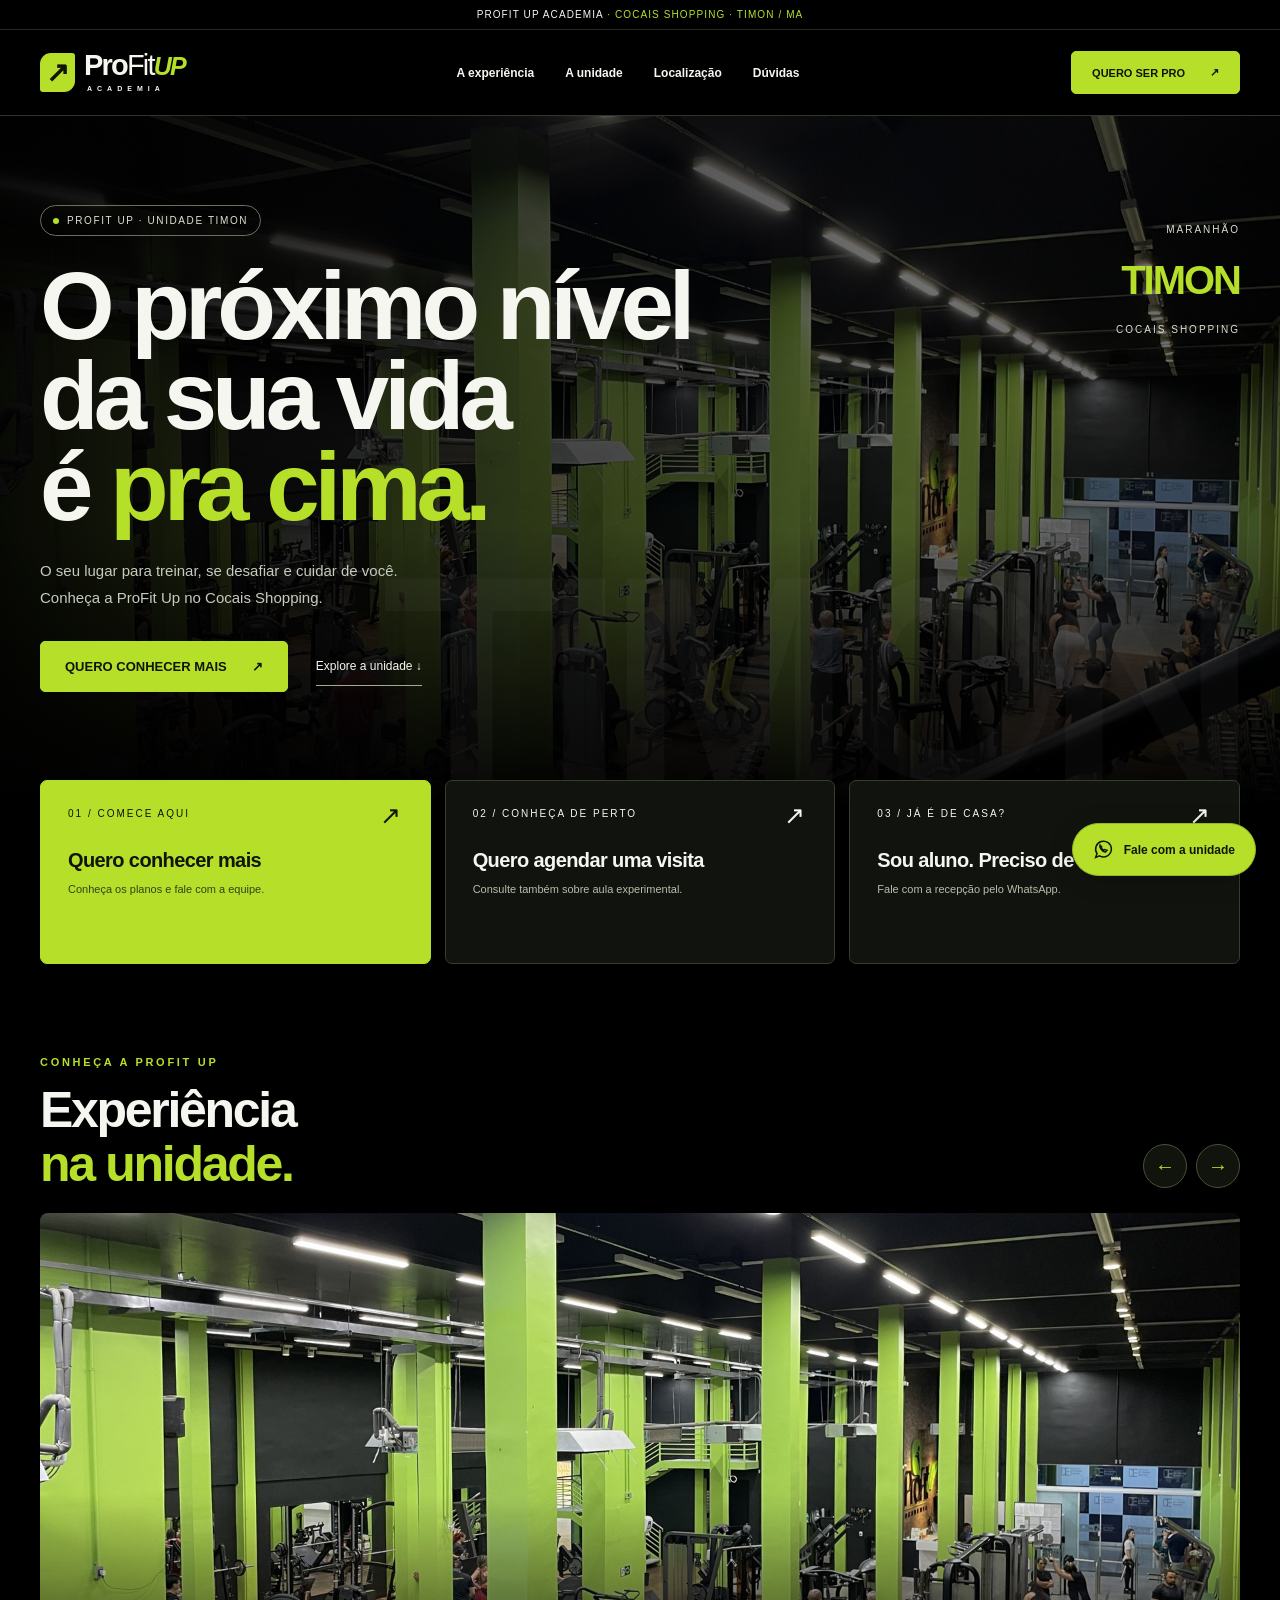
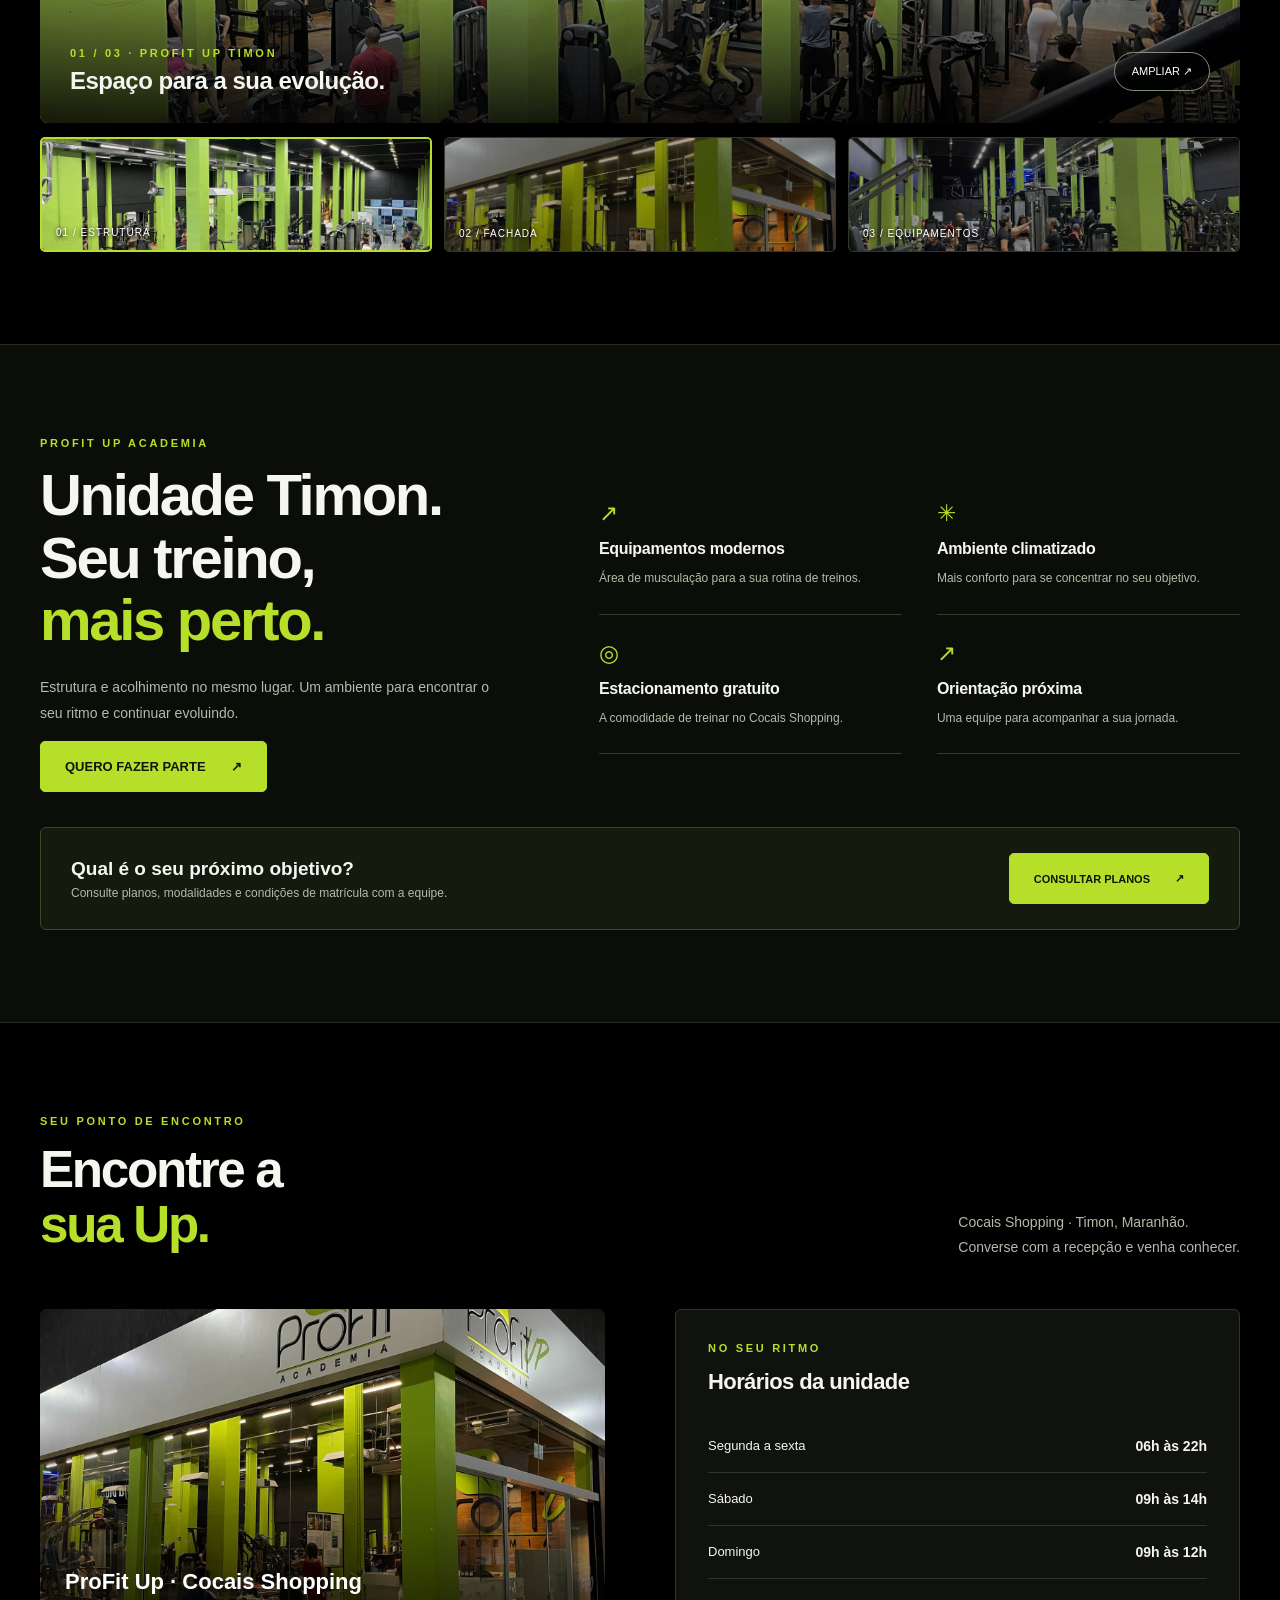
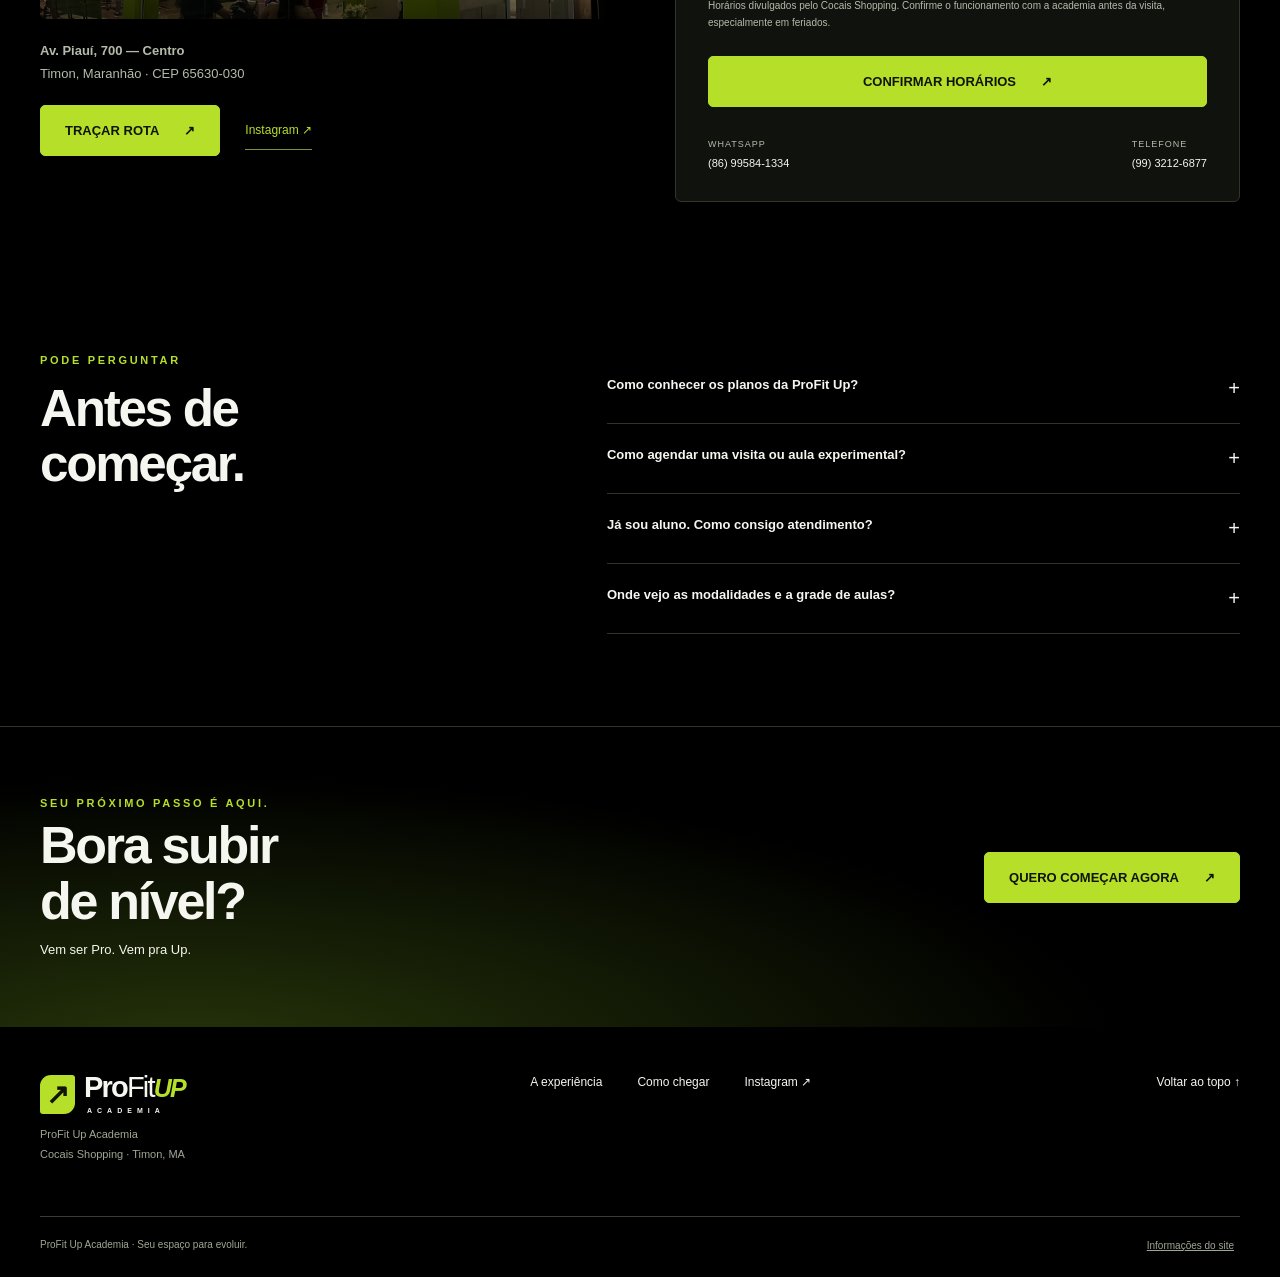
==== index.html @ fc2cb494 "Add files via upload" ====
<!doctype html>
<html lang="pt-BR">
<head>
<meta charset="utf-8"><meta name="viewport" content="width=device-width, initial-scale=1">
<title>ProFit Up Academia — Timon — Sua evolução começa aqui | Timon</title>
<meta name="description" content="Conheça a ProFit Up Academia no Cocais Shopping, em Timon. Veja a estrutura, a localização, os horários e fale com a equipe sobre planos.">
<meta name="theme-color" content="#b6df29">
<style>
:root{--lime:#b6df29;--ink:#171a16;--muted:#66705e;--paper:#f5f6f1;--line:#dfe2d8}*{box-sizing:border-box}html{scroll-behavior:smooth;scroll-padding-top:95px}body{margin:0;color:var(--ink);font-family:Arial,Helvetica,sans-serif;background:var(--paper)}button,input,select{font:inherit}a{color:inherit;text-decoration:none}button,a{ -webkit-tap-highlight-color:transparent}button{cursor:pointer}a:focus-visible,button:focus-visible,summary:focus-visible{outline:3px solid #689600;outline-offset:5px}.wrap{width:min(1260px,calc(100% - 80px));margin:auto}.btn{display:inline-flex;align-items:center;justify-content:center;gap:25px;min-height:51px;padding:16px 24px;background:var(--lime);color:#171a16;border:1px solid var(--lime);border-radius:5px;font-size:13px;font-weight:800;transition:transform .2s,background .2s}.btn:hover{background:#cbef52;transform:translateY(-2px)}.btn.dark{background:var(--ink);border-color:var(--ink);color:white}.btn.outline{background:transparent;border-color:#73776e;color:white}.eyebrow{display:block;font-size:11px;letter-spacing:2.7px;font-weight:800;text-transform:uppercase}.logo{display:flex;align-items:center;gap:9px}.logo-icon{background:var(--lime);width:35px;height:39px;border-radius:11px 3px 11px 3px;display:grid;place-items:center;font-size:28px;font-weight:bold}.wordmark{font-size:29px;letter-spacing:-1.8px;font-weight:400;line-height:.85}.wordmark b{font-weight:800}.wordmark i{font-size:25px;color:#83ab13;font-weight:bold}.wordmark small{display:block;font-size:7px;letter-spacing:5px;margin:8px 0 0 3px;font-weight:bold}.topline{background:var(--ink);color:#e6eadd;text-align:center;padding:9px;font-size:10px;letter-spacing:1.1px}.topline span{color:var(--lime)}header{background:rgba(245,246,241,.98);position:sticky;top:0;z-index:20;border-bottom:1px solid var(--line)}.nav{height:85px;display:flex;align-items:center;justify-content:space-between;gap:30px}.nav-links{display:flex;gap:31px;font-size:12px;font-weight:600}.nav-links a:hover{color:#709306}.nav .btn{min-height:43px;padding:12px 20px;font-size:11px}.menu{display:none;border:0;background:transparent;font-size:25px}.hero{background:#1a1d18;color:white;position:relative;min-height:650px;overflow:hidden}.hero-photo{position:absolute;width:64%;right:0;top:0;height:100%;object-fit:cover;object-position:center 52%;opacity:.85}.hero:after{content:"";position:absolute;inset:0;background:linear-gradient(90deg,#1a1d18 8%,rgba(26,29,24,.95) 28%,rgba(26,29,24,.4) 62%,rgba(26,29,24,.07)),linear-gradient(0deg,rgba(26,29,24,.5),transparent 40%)}.hero-inner{position:relative;z-index:1;padding-top:68px;padding-bottom:64px}.location-tag{display:inline-flex;align-items:center;gap:8px;padding:9px 12px;border:1px solid #68705e;border-radius:30px;font-size:10px;letter-spacing:1.6px;color:#dbe2d0}.dot{height:6px;width:6px;border-radius:50%;background:var(--lime)}h1{font-size:clamp(56px,6.6vw,91px);line-height:.98;letter-spacing:-5px;margin:30px 0 24px;max-width:720px;font-weight:800}h1 em{color:var(--lime);font-style:normal}.hero p{font-size:15px;line-height:1.8;color:#c7ccbf;max-width:390px}.hero-actions{display:flex;align-items:center;gap:28px;margin-top:30px}.text-link{font-size:12px;border-bottom:1px solid #a2aa94;padding:12px 0}.hero-bottom{display:flex;align-items:center;gap:12px;margin-top:43px;color:#b4bda8;font-size:11px}.hero-bottom strong{color:white;font-size:11px}.photo-label{position:absolute;right:0;bottom:60px;border:1px solid #ffffff50;background:#171a1680;padding:17px 23px;backdrop-filter:blur(8px);font-size:10px;line-height:1.8}.photo-label b{font-size:14px;display:block}.ticker{background:var(--lime);overflow:hidden}.ticker-inner{padding:19px 0;display:flex;justify-content:space-between;gap:30px;white-space:nowrap;font-size:12px;font-weight:bold;letter-spacing:1.7px}.ticker span{font-size:14px}.section{padding:92px 0}h2{font-size:clamp(35px,4vw,52px);line-height:1.08;letter-spacing:-2.3px;margin:15px 0 22px}h2 em{color:#7e9f21;font-style:normal}.section-head{display:flex;justify-content:space-between;align-items:end;gap:35px;margin-bottom:34px}.section-head p{font-size:14px;color:var(--muted);line-height:1.8;max-width:350px}.green{color:#708b24}.gallery{display:grid;grid-template-columns:1.8fr 1fr;gap:16px}.gallery button{padding:0;border:0;position:relative;background:#222;overflow:hidden;border-radius:7px;text-align:left;color:white;height:440px}.gallery button:nth-child(2){height:440px}.gallery img{width:100%;height:100%;object-fit:cover;transition:transform .5s}.gallery button:hover img{transform:scale(1.04)}.gallery button:after{content:"";position:absolute;inset:45% 0 0;background:linear-gradient(transparent,#000b)}.gallery-caption{position:absolute;z-index:1;bottom:24px;left:25px;right:25px;display:flex;justify-content:space-between;align-items:center;font-size:13px}.gallery-caption small{display:block;font-size:9px;letter-spacing:2px;margin-bottom:8px;color:var(--lime)}.round{border:1px solid #ffffff80;border-radius:50%;width:35px;height:35px;display:grid;place-items:center;font-size:21px}.amenities{display:grid;grid-template-columns:repeat(4,1fr);border-bottom:1px solid var(--line);padding:32px 0;gap:25px}.amenity{display:flex;align-items:center;gap:13px;font-size:12px;font-weight:600}.amenity svg{width:24px;height:24px;stroke:#6d8a21;fill:none;stroke-width:1.6}.training{display:grid;grid-template-columns:1fr 1.05fr;gap:80px;align-items:center;padding-top:80px}.training img{width:100%;height:410px;object-fit:cover;border-radius:6px}.training p{font-size:14px;line-height:1.8;color:var(--muted)}.training-list{margin:25px 0 30px;padding:0;list-style:none}.training-list li{padding:13px 0;border-bottom:1px solid var(--line);font-size:12px;display:flex;gap:15px}.training-list b{color:#789723}.plans{background:var(--ink);color:white}.plans h2 em{color:var(--lime)}.plans .section-head p{color:#b4bdac}.plan-layout{display:grid;grid-template-columns:1fr 1.5fr;gap:45px;align-items:stretch}.plan-intro{padding:35px 25px 30px 0;display:flex;flex-direction:column;align-items:start}.plan-intro h3{font-size:27px;letter-spacing:-1px;line-height:1.2;max-width:280px;margin:10px 0 15px}.plan-intro p{font-size:13px;line-height:1.8;color:#b4bdac;max-width:290px}.plan-intro small{color:#b4bdac;font-size:10px;line-height:1.7;margin-top:24px;max-width:280px}.plan-card{background:var(--paper);color:var(--ink);padding:35px 38px;border-radius:8px;position:relative;overflow:hidden}.plan-card:before{content:"";height:5px;position:absolute;top:0;left:0;right:0;background:var(--lime)}.plan-card h3{font-size:29px;letter-spacing:-1px;margin:20px 0 10px}.plan-card p{font-size:13px;line-height:1.7;color:var(--muted);max-width:390px}.plan-grid{display:grid;grid-template-columns:1fr 1fr;gap:10px;margin:25px 0}.plan-grid div{background:#e8eddf;border:1px solid #dce3d0;padding:15px 12px;border-radius:4px;font-size:11px}.plan-grid span{color:#688b10;margin-right:7px}.plan-card .btn{width:100%;margin-top:10px}.plan-note{text-align:center;font-size:10px;color:var(--muted);margin-top:13px}.local-grid{display:grid;grid-template-columns:1fr 1fr;gap:70px}.local-image{height:310px;position:relative;border-radius:6px;overflow:hidden}.local-image img{width:100%;height:100%;object-fit:cover}.local-image:after{content:"";position:absolute;inset:40% 0 0;background:linear-gradient(transparent,#000a)}.local-image span{position:absolute;bottom:24px;left:25px;z-index:1;color:white;font-size:22px;font-weight:bold}.address{font-size:13px;line-height:1.8;color:var(--muted);margin:20px 0}.local-links{display:flex;gap:25px;align-items:center}.local-links .text-link{color:#45600d;border-color:#90ab4a}.hours{border:1px solid var(--line);padding:32px;border-radius:6px;background:#fff}.hours h3{font-size:22px;letter-spacing:-.6px;margin:0 0 25px}.hours-row{display:flex;justify-content:space-between;gap:20px;font-size:13px;padding:18px 0;border-bottom:1px solid var(--line)}.hours-row b{font-size:14px}.hours small{font-size:10px;line-height:1.7;color:var(--muted);display:block;margin-top:18px}.hours .btn{margin-top:25px;width:100%}.contact-mini{display:flex;justify-content:space-between;gap:15px;margin-top:30px;font-size:11px}.contact-mini small{margin:0 0 5px;letter-spacing:1px;font-size:9px}.faq{padding-top:0}.faq-grid{display:grid;grid-template-columns:1fr 1.3fr;gap:80px}details{border-bottom:1px solid var(--line)}summary{font-weight:600;font-size:13px;padding:23px 0;list-style:none;cursor:pointer;display:flex;justify-content:space-between;gap:20px}summary:after{content:"+";font-size:20px;font-weight:400}details[open] summary:after{content:"−"}details p{font-size:13px;color:var(--muted);line-height:1.8;margin:0 25px 25px 0}.last-call{background:var(--lime);padding:53px 0}.last-call .wrap{display:flex;align-items:center;justify-content:space-between;gap:30px}.last-call h2{margin:8px 0 0;font-size:42px}.last-call p{font-size:13px;margin-bottom:0}footer{background:#171a16;color:white;padding:48px 0 25px}.footer-top{display:flex;justify-content:space-between;align-items:start;padding-bottom:40px;gap:35px}.footer-top p{font-size:11px;line-height:1.8;color:#9ea794;max-width:200px}.footer-links{display:flex;gap:35px;font-size:12px}.footer-bottom{border-top:1px solid #383e31;padding-top:22px;display:flex;justify-content:space-between;gap:20px;color:#9ea794;font-size:10px}.footer-bottom button{background:none;color:inherit;border:0;text-decoration:underline;font-size:10px}.float-contact{position:fixed;right:24px;bottom:24px;z-index:18;display:flex;align-items:center;gap:10px;background:var(--lime);border:1px solid #96b729;box-shadow:0 4px 25px #0003;border-radius:40px;padding:15px 20px;font-size:12px;font-weight:bold}.float-contact svg{width:21px;height:21px;fill:none;stroke:currentColor;stroke-width:1.7}dialog{border:1px solid var(--line);border-radius:12px;padding:36px;max-width:490px;width:calc(100% - 30px);color:var(--ink);background:var(--paper)}dialog::backdrop{background:#0d110dcf;backdrop-filter:blur(5px)}dialog h2{font-size:32px;margin-top:15px}dialog p{font-size:13px;line-height:1.7;color:var(--muted)}.close{position:absolute;right:14px;top:12px;background:transparent;border:0;font-size:26px;color:inherit}label{display:block;font-size:12px;font-weight:bold;margin:20px 0 8px}input,select{width:100%;border:1px solid #cbd1bf;padding:13px;border-radius:5px;background:white;color:var(--ink)}form .btn{width:100%;margin-top:25px}form small{display:block;font-size:10px;line-height:1.6;color:var(--muted);margin-top:12px}#lightbox{max-width:1080px;background:#171a16;color:white;padding:45px 16px 15px}#lightbox img{width:100%;max-height:72vh;object-fit:contain}#lightbox p{color:white;font-size:11px;margin:12px 4px 0}.sources a{text-decoration:underline}.sources p{font-size:12px}@media(min-width:1500px){.hero{min-height:700px}}@media(max-width:1000px){.wrap{width:calc(100% - 48px)}.nav-links{gap:17px}.hero-photo{width:75%}h1{font-size:72px}.training{gap:40px}.local-grid{gap:30px}.plan-layout{gap:20px}.faq-grid{gap:35px}.ticker-inner{font-size:10px;gap:20px}.photo-label{right:10px}.amenity{font-size:10px}}@media(max-width:700px){.wrap{width:calc(100% - 36px)}.topline{font-size:8px;padding:10px 6px}.nav{height:72px;gap:15px}.wordmark{font-size:25px}.wordmark i{font-size:23px}.logo-icon{width:30px;height:34px}.nav .btn{margin-left:auto;font-size:9px;padding:10px 12px;min-height:38px;gap:10px}.menu{display:block}.nav-links{display:none;position:absolute;top:72px;background:var(--paper);left:0;right:0;padding:25px;flex-direction:column;border-bottom:1px solid var(--line)}.nav-links.open{display:flex}.hero{min-height:670px}.hero-photo{width:100%;opacity:.55;object-position:62%}.hero:after{background:linear-gradient(90deg,#171a16eb,#171a1680),linear-gradient(0deg,#171a16,transparent)}.hero-inner{padding-top:49px;padding-bottom:38px}h1{font-size:62px;letter-spacing:-3.8px;margin-top:28px}.hero p{font-size:13px;max-width:300px}.hero-actions{gap:20px}.hero-actions .btn{font-size:11px;gap:14px;padding:15px 20px}.text-link{font-size:11px}.photo-label{display:none}.hero-bottom{margin-top:40px;font-size:10px}.ticker-inner{justify-content:flex-start;width:max-content;gap:25px;padding:17px 0;font-size:10px}.section{padding:60px 0}h2{font-size:38px;letter-spacing:-1.8px}.section-head{display:block;margin-bottom:25px}.section-head p{font-size:13px;max-width:100%}.gallery{grid-template-columns:1fr;gap:12px}.gallery button{height:320px}.gallery button:nth-child(2){height:230px}.amenities{grid-template-columns:1fr 1fr;gap:27px 18px;padding:28px 0}.amenity{font-size:11px;gap:9px}.training{grid-template-columns:1fr;gap:25px;padding-top:48px}.training img{height:290px;order:2}.training p{font-size:13px}.plan-layout{grid-template-columns:1fr;gap:10px}.plan-intro{padding:0 0 20px}.plan-intro h3{max-width:none;font-size:24px}.plan-intro p{max-width:none}.plan-intro small{max-width:none;margin-top:8px}.plan-card{padding:28px 23px}.plan-card h3{font-size:26px}.plan-grid{gap:8px}.plan-grid div{font-size:10px;padding:13px 9px}.local-grid{grid-template-columns:1fr;gap:28px}.local-image{height:250px}.hours{padding:25px}.faq{padding-top:0}.faq-grid{grid-template-columns:1fr;gap:4px}.last-call{padding:40px 0}.last-call .wrap{display:block}.last-call h2{font-size:36px}.last-call .btn{margin-top:25px}.footer-top{display:block;padding-bottom:25px}.footer-links{flex-wrap:wrap;gap:20px;margin-top:30px}.footer-bottom{display:block;line-height:1.9;padding-bottom:50px}.footer-bottom button{padding:0}.float-contact{right:15px;bottom:15px;padding:14px}.float-contact span{display:none}.float-contact svg{width:25px;height:25px}dialog{padding:30px 24px}#lightbox{padding-top:45px}.eyebrow{font-size:10px;letter-spacing:2px}}@media(prefers-reduced-motion:reduce){html{scroll-behavior:auto}*{transition:none!important}}

/* Tema preto ProFit Up */
.ticker{color:#101508}
:root{--paper:#000;--ink:#f4f6ef;--muted:#b3bbaa;--line:#30352a;color-scheme:dark}
body,header,.topline,.hero,.plans,.last-call,footer{background:#000;color:#f4f6ef}
header{background:rgba(0,0,0,.97)}
.logo-icon{color:#101508}.wordmark i,.green,h2 em{color:var(--lime)}
.btn{color:#101508}.btn.dark{background:var(--lime);border-color:var(--lime);color:#101508}.btn.dark:hover{background:#cbef52}
.hero:after{background:linear-gradient(90deg,#000 8%,rgba(0,0,0,.95) 28%,rgba(0,0,0,.4) 62%,rgba(0,0,0,.07)),linear-gradient(0deg,rgba(0,0,0,.65),transparent 40%)}
.plan-card,.hours,dialog{background:#10120e;color:#f4f6ef}
.plan-grid div{background:#1b2015;border-color:#39432c}.plan-grid span,.training-list b{color:var(--lime)}
.plan-card p,.hours small,dialog p,.plan-note{color:#b3bbaa}
.amenity svg{stroke:var(--lime)}.local-links .text-link{color:var(--lime);border-color:#7a943b}
.last-call{border-top:1px solid var(--line)}.last-call .eyebrow{color:var(--lime)}
input,select{background:#191d14;border-color:#455035;color:#f4f6ef}
input::placeholder{color:#a5ad9c}a:focus-visible,button:focus-visible,summary:focus-visible{outline-color:var(--lime)}
.float-contact{color:#101508}.nav-links a:hover{color:var(--lime)}
@media(max-width:700px){.hero:after{background:linear-gradient(90deg,#000e,#0008),linear-gradient(0deg,#000,transparent)}}

.sky-hero{min-height:690px;position:relative;isolation:isolate;display:flex;align-items:center;background:#000;overflow:hidden}.sky-hero>img{position:absolute;inset:0;width:100%;height:100%;object-fit:cover;object-position:center;z-index:-3;opacity:.65}.sky-hero:after{content:"";position:absolute;inset:0;background:linear-gradient(90deg,#000e 0%,#0005 70%),linear-gradient(0deg,#000,transparent 40%);z-index:-2}.sky-hero .wrap{padding:65px 0 90px;position:relative}.hero-city{position:absolute;right:0;bottom:0;font-weight:900;font-size:clamp(140px,23vw,350px);letter-spacing:-18px;line-height:.7;color:#ffffff07;z-index:-1;pointer-events:none}.sky-hero h1{font-size:clamp(62px,7.5vw,108px);max-width:850px;line-height:.94;letter-spacing:-5px;margin:25px 0}.sky-hero h1 em{display:inline-block}.sky-hero p{font-size:15px;line-height:1.8;max-width:390px;color:#c5cbbd}.sky-hero .hero-actions{margin-top:30px}.hero-index{position:absolute;right:0;top:80px;text-align:right;color:#d9e1cf;font-size:10px;letter-spacing:2px;line-height:2}.hero-index b{color:var(--lime);display:block;font-size:40px;letter-spacing:-2px}.action-section{position:relative;margin-top:-26px;z-index:3}.action-grid{display:grid;grid-template-columns:repeat(3,1fr);gap:14px}.action-card{display:flex;flex-direction:column;align-items:start;text-align:left;padding:27px;background:#11140e;color:#f5f6ef;border:1px solid #353e2b;border-radius:7px;min-height:184px;transition:transform .2s,border-color .2s}.action-card:hover{transform:translateY(-4px);border-color:var(--lime)}.action-card.primary{background:var(--lime);color:#101508;border-color:var(--lime)}.action-top{display:flex;justify-content:space-between;width:100%;font-size:10px;letter-spacing:2px;margin-bottom:26px}.action-top span:last-child{font-size:25px;line-height:.6}.action-card b{font-size:20px;letter-spacing:-.6px}.action-card small{font-size:11px;margin-top:9px;line-height:1.6;color:#b5bfaa}.action-card.primary small{color:#344318}.showcase-title{display:flex;align-items:end;justify-content:space-between;gap:30px}.showcase-title h2{font-size:50px}.gallery-controls{display:flex;gap:9px;margin-bottom:25px}.gallery-controls button{width:44px;height:44px;border-radius:50%;border:1px solid #48513b;background:#10140c;color:var(--lime);font-size:20px}.photo-stage{height:510px;position:relative;overflow:hidden;border-radius:8px;background:#111}.photo-stage>img{width:100%;height:100%;object-fit:cover;object-position:center 55%}.photo-stage:after{content:"";position:absolute;inset:55% 0 0;background:linear-gradient(transparent,#000d);pointer-events:none}.stage-caption{position:absolute;bottom:28px;left:30px;right:30px;display:flex;justify-content:space-between;align-items:center;z-index:2}.stage-caption .eyebrow{color:var(--lime);margin-bottom:8px}.stage-caption b{font-size:24px;letter-spacing:-.5px}.stage-caption button{border:1px solid #858e78;background:#0007;color:white;border-radius:40px;padding:12px 17px;font-size:11px}.photo-thumbs{display:grid;grid-template-columns:repeat(3,1fr);gap:12px;margin-top:14px}.photo-thumbs button{height:115px;overflow:hidden;background:#111;border:1px solid #30382a;border-radius:5px;padding:0;position:relative}.photo-thumbs button[aria-pressed="true"]{border:2px solid var(--lime)}.photo-thumbs img{width:100%;height:100%;object-fit:cover;opacity:.65}.photo-thumbs button[aria-pressed="true"] img{opacity:1}.photo-thumbs span{position:absolute;bottom:12px;left:14px;font-size:10px;letter-spacing:1px;color:white;text-shadow:0 1px 4px #000}.unit-section{background:#0b0e08;border-top:1px solid #252c1e;border-bottom:1px solid #252c1e}.unit-grid{display:grid;grid-template-columns:.85fr 1.15fr;gap:85px;align-items:center}.unit-grid h2{font-size:58px}.unit-grid p{font-size:14px;line-height:1.9;color:var(--muted)}.unit-features{display:grid;grid-template-columns:1fr 1fr;gap:0 35px}.unit-feature{padding:25px 0;border-bottom:1px solid #333c29}.unit-feature span{color:var(--lime);display:block;font-size:23px;margin-bottom:13px}.unit-feature h3{font-size:16px;margin:0 0 10px;letter-spacing:-.3px}.unit-feature p{font-size:12px;margin:0;line-height:1.7}.contact-banner{display:flex;align-items:center;justify-content:space-between;gap:25px;border:1px solid #3a4728;padding:25px 30px;border-radius:6px;margin-top:35px;background:#141a0d}.contact-banner p{font-size:12px;color:var(--muted);margin:6px 0 0}.contact-banner b{font-size:19px}.faq{padding-top:60px}.last-call{padding:70px 0;border-top:1px solid #30352a;background:radial-gradient(ellipse at 15% 110%,#26350a 0,transparent 60%),#000}.last-call h2{font-size:52px}.contact-banner .btn{font-size:11px}.topline{border-bottom:1px solid #242a1c}header .btn{background:var(--lime)}
@media(max-width:900px){.hero-index{display:none}.unit-grid{gap:40px}.unit-grid h2{font-size:43px}.action-card{padding:23px 18px}.action-card b{font-size:17px}.sky-hero h1{font-size:80px}.photo-stage{height:430px}}
@media(max-width:700px){.sky-hero{min-height:590px}.sky-hero .wrap{padding:45px 0 70px}.sky-hero h1{font-size:62px;letter-spacing:-3.7px}.sky-hero>img{object-position:58%;opacity:.6}.sky-hero:after{background:linear-gradient(90deg,#000d,#0005),linear-gradient(0deg,#000,transparent 55%)}.sky-hero p{font-size:13px;max-width:300px}.sky-hero .hero-actions{gap:15px;flex-wrap:wrap}.hero-city{font-size:135px;letter-spacing:-7px}.action-section{margin-top:-15px}.action-grid{grid-template-columns:1fr;gap:9px}.action-card{min-height:0;display:grid;grid-template-columns:1fr auto;padding:20px 22px;gap:0 10px}.action-top{grid-column:2;grid-row:1 / 3;margin:0;align-items:center;height:100%}.action-top span:first-child{display:none}.action-card b{font-size:16px;grid-row:1}.action-card small{grid-row:2;font-size:11px;margin-top:7px}.showcase-title h2{font-size:37px}.gallery-controls{gap:6px;margin-bottom:22px}.gallery-controls button{width:36px;height:36px}.photo-stage{height:330px}.stage-caption{left:20px;right:20px;bottom:20px}.stage-caption b{font-size:18px}.stage-caption button{padding:10px;font-size:10px}.stage-caption .eyebrow{font-size:8px}.photo-thumbs{gap:8px;margin-top:9px}.photo-thumbs button{height:78px}.photo-thumbs span{left:8px;font-size:8px;bottom:9px}.unit-grid{grid-template-columns:1fr;gap:15px}.unit-grid h2{font-size:43px}.unit-features{gap:0 22px}.unit-feature{padding:22px 0}.unit-feature h3{font-size:14px}.unit-feature p{font-size:11px}.contact-banner{display:block;padding:24px}.contact-banner .btn{margin-top:20px;width:100%}.last-call h2{font-size:40px}.last-call{padding:45px 0}.faq{padding-top:0}}
</style>
</head>
<body id="inicio">
<div class="topline">PROFIT UP ACADEMIA <span> · COCAIS SHOPPING · TIMON / MA</span></div>
<header><div class="wrap nav"><a href="#inicio" class="logo" aria-label="ProFit Up, início"><span class="logo-icon" aria-hidden="true">↗</span><span class="wordmark"><b>Pro</b>Fit<i>UP</i><small>ACADEMIA</small></span></a><nav class="nav-links" id="nav" aria-label="Navegação principal"><a href="#experiencia">A experiência</a><a href="#unidade">A unidade</a><a href="#localizacao">Localização</a><a href="#duvidas">Dúvidas</a></nav><button class="btn" data-contact="Quero conhecer os planos e valores">QUERO SER PRO <span>↗</span></button><button class="menu" aria-label="Abrir menu" aria-expanded="false" aria-controls="nav">☰</button></div></header>
<main>
<section class="sky-hero"><img src="assets/academia-2.jpg" alt="Área de musculação da ProFit Up Academia em Timon" fetchpriority="high"><div class="wrap"><div class="location-tag"><span class="dot"></span> PROFIT UP · UNIDADE TIMON</div><h1>O próximo nível<br>da sua vida<br>é <em>pra cima.</em></h1><p>O seu lugar para treinar, se desafiar e cuidar de você. Conheça a ProFit Up no Cocais Shopping.</p><div class="hero-actions"><button class="btn" data-contact="Quero conhecer os planos e valores">QUERO CONHECER MAIS <span>↗</span></button><a class="text-link" href="#experiencia">Explore a unidade ↓</a></div><div class="hero-index">MARANHÃO<b>TIMON</b>COCAIS SHOPPING</div><div class="hero-city" aria-hidden="true">TIMON</div></div></section>
<section class="action-section" aria-label="Atendimento"><div class="wrap action-grid"><button class="action-card primary" data-contact="Quero conhecer os planos e valores"><span class="action-top"><span>01 / COMECE AQUI</span><span>↗</span></span><b>Quero conhecer mais</b><small>Conheça os planos e fale com a equipe.</small></button><button class="action-card" data-contact="Quero consultar uma visita ou aula experimental"><span class="action-top"><span>02 / CONHEÇA DE PERTO</span><span>↗</span></span><b>Quero agendar uma visita</b><small>Consulte também sobre aula experimental.</small></button><button class="action-card" data-contact="Sou aluno e preciso de atendimento"><span class="action-top"><span>03 / JÁ É DE CASA?</span><span>↗</span></span><b>Sou aluno. Preciso de ajuda</b><small>Fale com a recepção pelo WhatsApp.</small></button></div></section>
<section class="section" id="experiencia"><div class="wrap"><div class="showcase-title"><div><span class="eyebrow green">CONHEÇA A PROFIT UP</span><h2>Experiência<br><em>na unidade.</em></h2></div><div class="gallery-controls"><button id="prev-photo" aria-label="Foto anterior">←</button><button id="next-photo" aria-label="Próxima foto">→</button></div></div><div class="photo-stage"><img id="stage-photo" src="assets/academia-2.jpg" alt="Vista panorâmica da área de musculação" loading="lazy"><div class="stage-caption"><div><span class="eyebrow" id="photo-number">01 / 03 · PROFIT UP TIMON</span><b id="photo-caption">Espaço para a sua evolução.</b></div><button id="expand-photo">AMPLIAR ↗</button></div></div><div class="photo-thumbs" aria-label="Escolher foto da unidade"><button data-slide="0" aria-pressed="true"><img src="assets/academia-2.jpg" alt="Salão de musculação" loading="lazy"><span>01 / ESTRUTURA</span></button><button data-slide="1" aria-pressed="false"><img src="assets/academia-1.jpg" alt="Fachada da academia" loading="lazy"><span>02 / FACHADA</span></button><button data-slide="2" aria-pressed="false"><img src="assets/academia-3.jpg" alt="Equipamentos de musculação" loading="lazy"><span>03 / EQUIPAMENTOS</span></button></div></div></section>
<section class="section unit-section" id="unidade"><div class="wrap"><div class="unit-grid"><div><span class="eyebrow green">PROFIT UP ACADEMIA</span><h2>Unidade Timon.<br>Seu treino,<br><em>mais perto.</em></h2><p>Estrutura e acolhimento no mesmo lugar. Um ambiente para encontrar o seu ritmo e continuar evoluindo.</p><button class="btn" data-contact="Quero conhecer a academia">QUERO FAZER PARTE <span>↗</span></button></div><div class="unit-features"><div class="unit-feature"><span>↗</span><h3>Equipamentos modernos</h3><p>Área de musculação para a sua rotina de treinos.</p></div><div class="unit-feature"><span>✳</span><h3>Ambiente climatizado</h3><p>Mais conforto para se concentrar no seu objetivo.</p></div><div class="unit-feature"><span>◎</span><h3>Estacionamento gratuito</h3><p>A comodidade de treinar no Cocais Shopping.</p></div><div class="unit-feature"><span>↗</span><h3>Orientação próxima</h3><p>Uma equipe para acompanhar a sua jornada.</p></div></div></div><div class="contact-banner"><div><b>Qual é o seu próximo objetivo?</b><p>Consulte planos, modalidades e condições de matrícula com a equipe.</p></div><button class="btn" data-contact="Quero conhecer os planos e valores">CONSULTAR PLANOS <span>↗</span></button></div></div></section>
<section class="section" id="localizacao"><div class="wrap"><div class="section-head"><div><span class="eyebrow green">SEU PONTO DE ENCONTRO</span><h2>Encontre a<br><em>sua Up.</em></h2></div><p>Cocais Shopping · Timon, Maranhão.<br>Converse com a recepção e venha conhecer.</p></div><div class="local-grid"><div><div class="local-image"><img src="assets/academia-1.jpg" alt="Entrada da ProFit Up no Cocais Shopping" loading="lazy"><span>ProFit Up · Cocais Shopping</span></div><p class="address"><strong>Av. Piauí, 700 — Centro</strong><br>Timon, Maranhão · CEP 65630-030</p><div class="local-links"><a class="btn" href="https://www.google.com/maps/search/?api=1&query=ProFit+Up+Academia+Cocais+Shopping+Timon" target="_blank" rel="noopener">TRAÇAR ROTA <span>↗</span></a><a class="text-link" href="https://www.instagram.com/profitupacademia/" target="_blank" rel="noopener">Instagram ↗</a></div></div><div class="hours"><span class="eyebrow green" style="margin-bottom:15px">NO SEU RITMO</span><h3>Horários da unidade</h3><div class="hours-row"><span>Segunda a sexta</span><b>06h às 22h</b></div><div class="hours-row"><span>Sábado</span><b>09h às 14h</b></div><div class="hours-row"><span>Domingo</span><b>09h às 12h</b></div><small>Horários divulgados pelo Cocais Shopping. Confirme o funcionamento com a academia antes da visita, especialmente em feriados.</small><button class="btn" data-contact="Quero confirmar os horários">CONFIRMAR HORÁRIOS <span>↗</span></button><div class="contact-mini"><div><small>WHATSAPP</small><a href="https://wa.me/5586995841334" target="_blank" rel="noopener">(86) 99584-1334</a></div><div><small>TELEFONE</small><a href="tel:+559932126877">(99) 3212-6877</a></div></div></div></div></div></section>
<section class="section faq" id="duvidas"><div class="wrap faq-grid"><div><span class="eyebrow green">PODE PERGUNTAR</span><h2>Antes de<br>começar.</h2></div><div><details><summary>Como conhecer os planos da ProFit Up?</summary><p>Toque em “Consultar planos” e converse com a recepção pelo WhatsApp para saber os valores, as condições e os benefícios disponíveis.</p></details><details><summary>Como agendar uma visita ou aula experimental?</summary><p>Use o botão de agendamento para consultar a equipe. Disponibilidade, horários e eventuais valores da aula experimental devem ser confirmados com a academia.</p></details><details><summary>Já sou aluno. Como consigo atendimento?</summary><p>Toque em “Sou aluno. Preciso de ajuda” para preparar uma mensagem para a recepção no WhatsApp.</p></details><details><summary>Onde vejo as modalidades e a grade de aulas?</summary><p>Peça a grade atual à recepção e acompanhe as novidades no Instagram @profitupacademia.</p></details></div></div></section>
<section class="last-call"><div class="wrap"><div><span class="eyebrow">SEU PRÓXIMO PASSO É AQUI.</span><h2>Bora subir<br>de nível?</h2><p>Vem ser Pro. Vem pra Up.</p></div><button class="btn" data-contact="Quero informações para me matricular">QUERO COMEÇAR AGORA <span>↗</span></button></div></section>
</main>
<footer><div class="wrap"><div class="footer-top"><div><a href="#inicio" class="logo" aria-label="Voltar ao início"><span class="logo-icon" aria-hidden="true">↗</span><span class="wordmark"><b>Pro</b>Fit<i>UP</i><small>ACADEMIA</small></span></a><p>ProFit Up Academia<br>Cocais Shopping · Timon, MA</p></div><div class="footer-links"><a href="#experiencia">A experiência</a><a href="#localizacao">Como chegar</a><a href="https://www.instagram.com/profitupacademia/" target="_blank" rel="noopener">Instagram ↗</a></div><a href="#inicio" style="font-size:12px">Voltar ao topo ↑</a></div><div class="footer-bottom"><span>ProFit Up Academia · Seu espaço para evoluir.</span><button id="info-open">Informações do site</button></div></div></footer>
<button class="float-contact" data-contact="Quero conhecer os planos e valores" aria-label="Conversar pelo WhatsApp"><svg viewBox="0 0 24 24" aria-hidden="true"><path d="M21 11.5a9 9 0 01-13.5 7.8L3 21l1.6-4.4A9 9 0 1121 11.5z"/><path d="M8 7c-1 2 2 7 6 8l2-2-3-1-1 1-3-3 1-1-2-2z"/></svg><span>Fale com a unidade</span></button>
<dialog id="contact"><button class="close" aria-label="Fechar">×</button><span class="eyebrow green">VEM SER PRO ↗</span><h2>Seu primeiro passo.</h2><p>Conte o que você está buscando. Vamos preparar sua mensagem para a equipe da ProFit Up.</p><form id="contact-form"><label for="name">Como podemos chamar você? <span style="font-weight:normal">(opcional)</span></label><input id="name" name="name" autocomplete="given-name" placeholder="Seu nome" maxlength="60"><label for="interest">O que você quer saber?</label><select id="interest" name="interest"><option>Quero conhecer os planos e valores</option><option>Quero conhecer a academia</option><option>Quero consultar uma visita ou aula experimental</option><option>Sou aluno e preciso de atendimento</option><option>Quero confirmar os horários</option><option>Quero saber sobre modalidades e aulas</option><option>Quero informações para me matricular</option></select><button type="submit" class="btn dark">CONTINUAR NO WHATSAPP <span>↗</span></button><small>A mensagem será aberta no WhatsApp para você revisar e enviar. Nenhum dado é armazenado neste site.</small></form></dialog>
<dialog id="lightbox"><button class="close" aria-label="Fechar foto">×</button><img alt=""><p></p></dialog>
<dialog id="information" class="sources"><button class="close" aria-label="Fechar informações">×</button><span class="eyebrow green">INFORMAÇÕES DO SITE</span><h2>Sobre esta página.</h2><p>Endereço, telefone e horários: <a href="https://www.cocaisshopping.com.br/lojas" target="_blank" rel="noopener">diretório oficial do Cocais Shopping</a>.</p><p>Estrutura, estacionamento, WhatsApp e fotos: <a href="https://www.imcenoticias.com.br/noticia/400/-profit-up-timon-se-consolida-como-referencia-em-estrutura-e-acolhimento-na-cidade" target="_blank" rel="noopener">matéria do Instituto Rede Maior, de 02/05/2025</a>. Fotos: Felix Galvão / publicação IMCE.</p><p>Há divergência nos horários publicados pelas fontes. Por isso, confirme o funcionamento diretamente com a academia. Valores, ofertas e grade de aulas não foram confirmados e devem ser consultados no atendimento.</p><p>Esta página não coleta cadastros nem utiliza cookies de análise. Ao abrir WhatsApp, Instagram ou Google Maps, você acessa um serviço externo.</p></dialog>
<script>
const contact=document.getElementById('contact');let previousFocus;
function showDialog(d){previousFocus=document.activeElement;d.showModal()}
document.querySelectorAll('[data-contact]').forEach(b=>b.addEventListener('click',()=>{document.getElementById('interest').value=b.dataset.contact||'Quero conhecer os planos e valores';showDialog(contact)}));
document.querySelectorAll('dialog').forEach(d=>{d.querySelector('.close').addEventListener('click',()=>d.close());d.addEventListener('click',e=>{if(e.target===d){const r=d.getBoundingClientRect();if(e.clientX<r.left||e.clientX>r.right||e.clientY<r.top||e.clientY>r.bottom)d.close()}});d.addEventListener('close',()=>previousFocus?.focus())});
document.getElementById('contact-form').addEventListener('submit',e=>{e.preventDefault();const name=document.getElementById('name').value.trim();const interest=document.getElementById('interest').value;const message='Olá, ProFit Up! '+(name?'Meu nome é '+name+'. ':'')+interest+'. Vim pelo site.';window.open('https://wa.me/5586995841334?text='+encodeURIComponent(message),'_blank','noopener,noreferrer')});
const menu=document.querySelector('.menu'),nav=document.getElementById('nav');menu.addEventListener('click',()=>{const open=nav.classList.toggle('open');menu.setAttribute('aria-expanded',String(open));menu.setAttribute('aria-label',open?'Fechar menu':'Abrir menu');menu.textContent=open?'×':'☰'});nav.querySelectorAll('a').forEach(a=>a.addEventListener('click',()=>{nav.classList.remove('open');menu.setAttribute('aria-expanded','false');menu.textContent='☰'}));
const lightbox=document.getElementById('lightbox');document.querySelectorAll('[data-photo]').forEach(b=>b.addEventListener('click',()=>{lightbox.querySelector('img').src=b.dataset.photo;lightbox.querySelector('img').alt=b.dataset.caption;lightbox.querySelector('p').textContent=b.dataset.caption;showDialog(lightbox)}));
document.getElementById('info-open').addEventListener('click',()=>showDialog(document.getElementById('information')));

const slides=[{src:'assets/academia-2.jpg',alt:'Vista panorâmica da área de musculação',title:'Espaço para a sua evolução.'},{src:'assets/academia-1.jpg',alt:'Entrada da ProFit Up no Cocais Shopping',title:'O seu treino começa aqui.'},{src:'assets/academia-3.jpg',alt:'Equipamentos de musculação da ProFit Up',title:'Seu objetivo. Seu próximo nível.'}];let activeSlide=0;
function renderSlide(n){activeSlide=(n+slides.length)%slides.length;const item=slides[activeSlide];document.getElementById('stage-photo').src=item.src;document.getElementById('stage-photo').alt=item.alt;document.getElementById('photo-caption').textContent=item.title;document.getElementById('photo-number').textContent=String(activeSlide+1).padStart(2,'0')+' / 03 · PROFIT UP TIMON';document.querySelectorAll('[data-slide]').forEach(b=>b.setAttribute('aria-pressed',String(Number(b.dataset.slide)===activeSlide)))}
document.getElementById('prev-photo').addEventListener('click',()=>renderSlide(activeSlide-1));document.getElementById('next-photo').addEventListener('click',()=>renderSlide(activeSlide+1));document.querySelectorAll('[data-slide]').forEach(b=>b.addEventListener('click',()=>renderSlide(Number(b.dataset.slide))));document.getElementById('expand-photo').addEventListener('click',()=>{const item=slides[activeSlide];lightbox.querySelector('img').src=item.src;lightbox.querySelector('img').alt=item.alt;lightbox.querySelector('p').textContent=item.alt;showDialog(lightbox)});
</script>
</body></html>
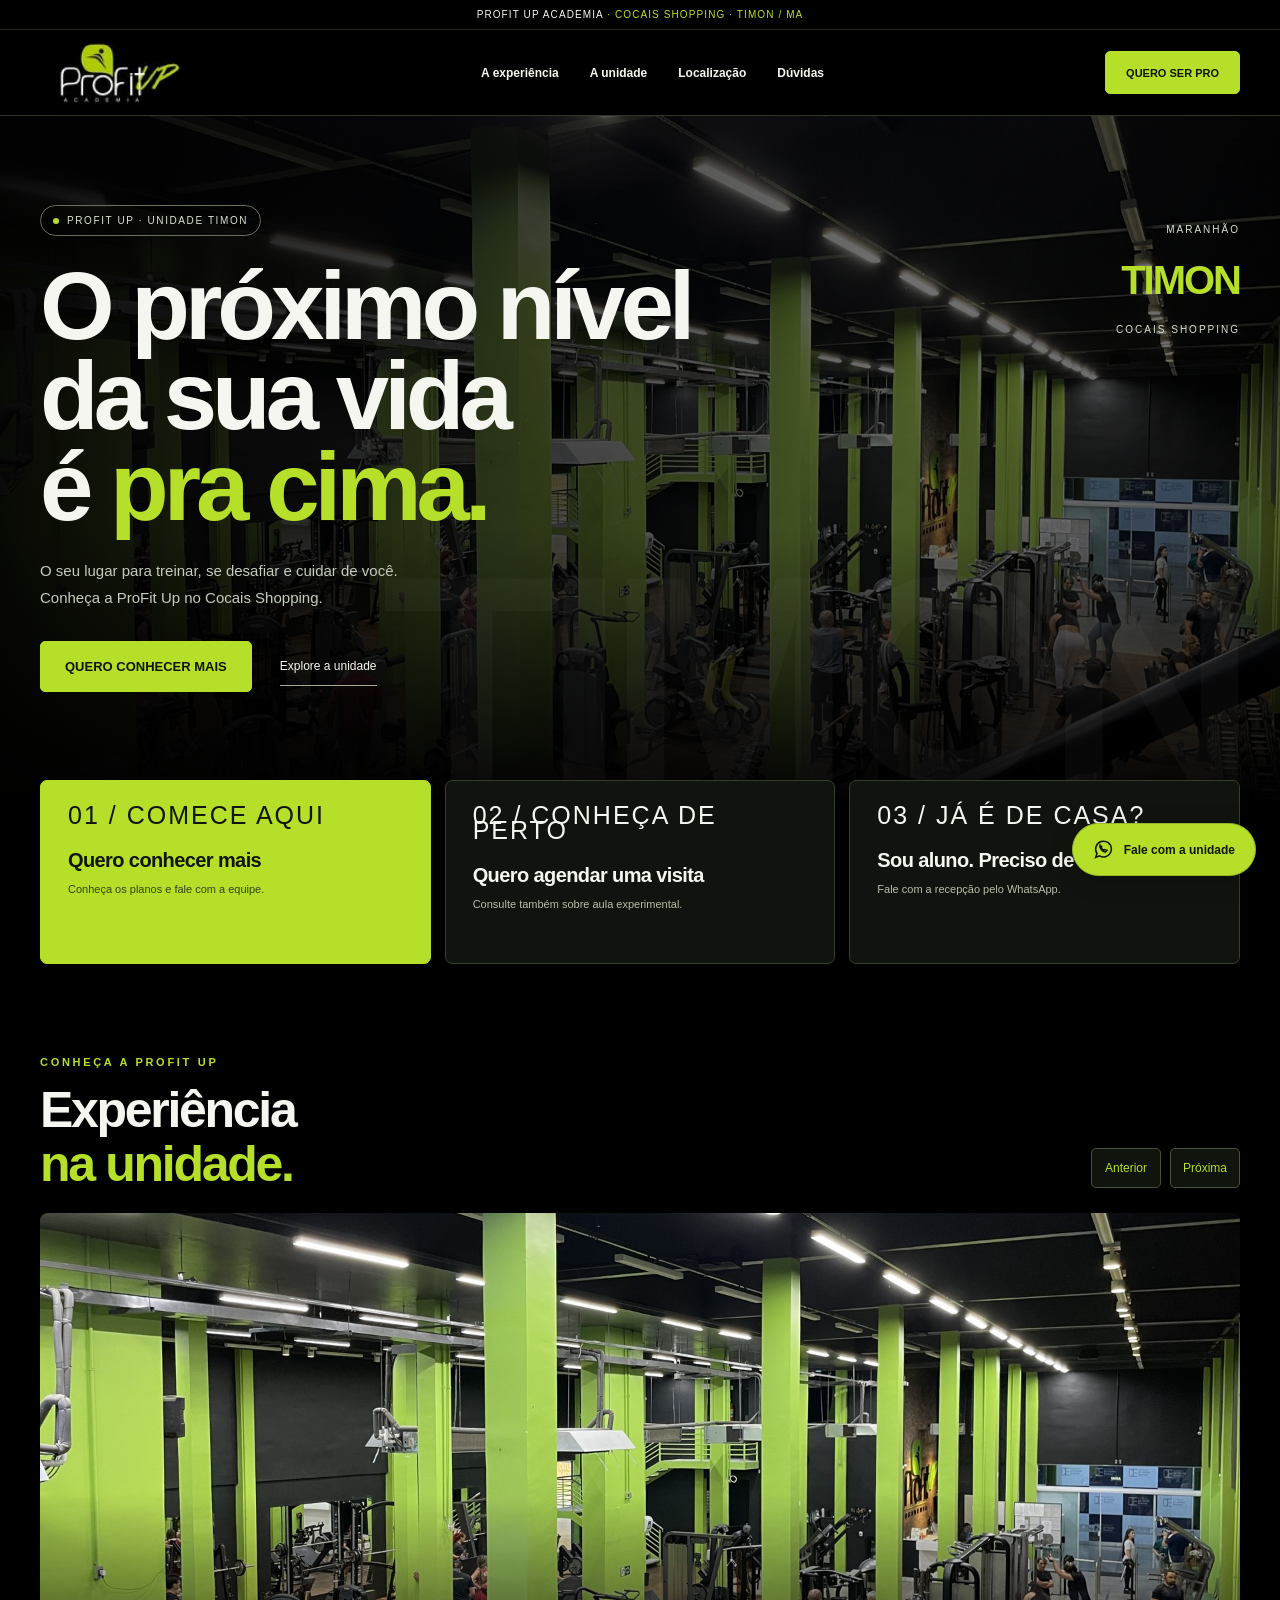
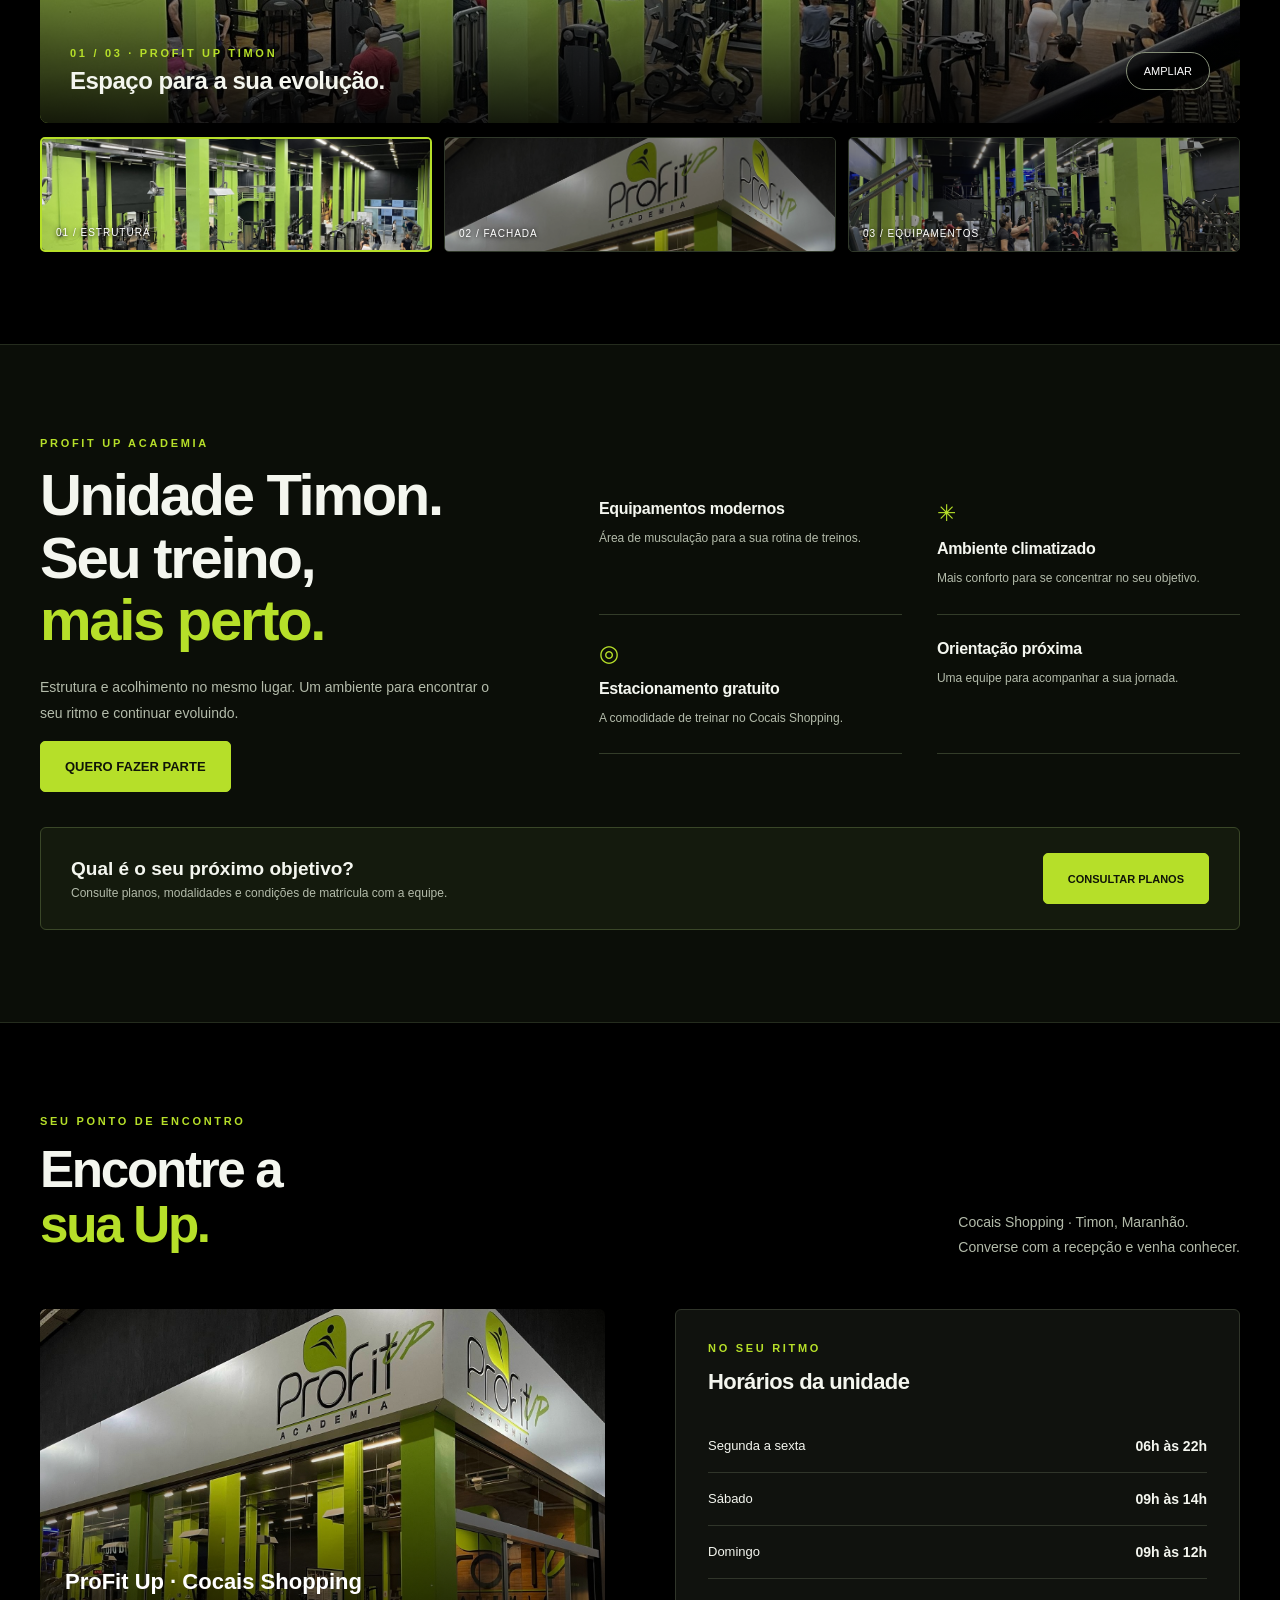
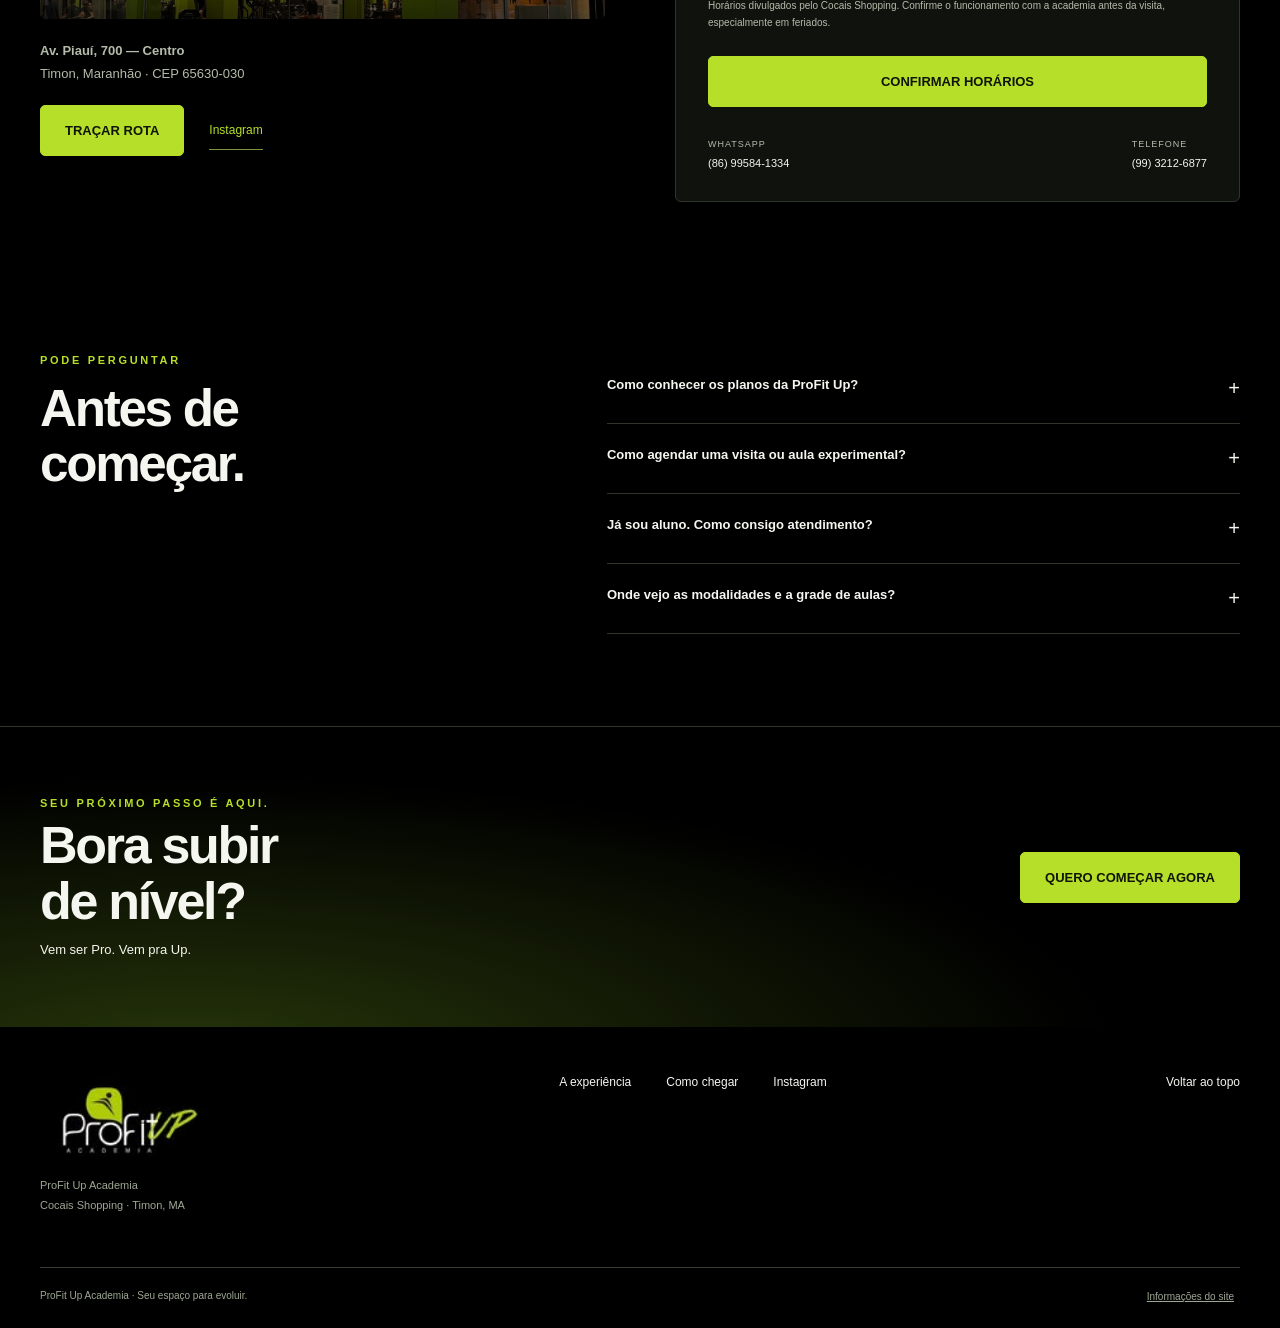
==== commit 58fce0a3: "Add files via upload" ====
--- a/index.html
+++ b/index.html
@@ -29,23 +29,40 @@
 .sky-hero{min-height:690px;position:relative;isolation:isolate;display:flex;align-items:center;background:#000;overflow:hidden}.sky-hero>img{position:absolute;inset:0;width:100%;height:100%;object-fit:cover;object-position:center;z-index:-3;opacity:.65}.sky-hero:after{content:"";position:absolute;inset:0;background:linear-gradient(90deg,#000e 0%,#0005 70%),linear-gradient(0deg,#000,transparent 40%);z-index:-2}.sky-hero .wrap{padding:65px 0 90px;position:relative}.hero-city{position:absolute;right:0;bottom:0;font-weight:900;font-size:clamp(140px,23vw,350px);letter-spacing:-18px;line-height:.7;color:#ffffff07;z-index:-1;pointer-events:none}.sky-hero h1{font-size:clamp(62px,7.5vw,108px);max-width:850px;line-height:.94;letter-spacing:-5px;margin:25px 0}.sky-hero h1 em{display:inline-block}.sky-hero p{font-size:15px;line-height:1.8;max-width:390px;color:#c5cbbd}.sky-hero .hero-actions{margin-top:30px}.hero-index{position:absolute;right:0;top:80px;text-align:right;color:#d9e1cf;font-size:10px;letter-spacing:2px;line-height:2}.hero-index b{color:var(--lime);display:block;font-size:40px;letter-spacing:-2px}.action-section{position:relative;margin-top:-26px;z-index:3}.action-grid{display:grid;grid-template-columns:repeat(3,1fr);gap:14px}.action-card{display:flex;flex-direction:column;align-items:start;text-align:left;padding:27px;background:#11140e;color:#f5f6ef;border:1px solid #353e2b;border-radius:7px;min-height:184px;transition:transform .2s,border-color .2s}.action-card:hover{transform:translateY(-4px);border-color:var(--lime)}.action-card.primary{background:var(--lime);color:#101508;border-color:var(--lime)}.action-top{display:flex;justify-content:space-between;width:100%;font-size:10px;letter-spacing:2px;margin-bottom:26px}.action-top span:last-child{font-size:25px;line-height:.6}.action-card b{font-size:20px;letter-spacing:-.6px}.action-card small{font-size:11px;margin-top:9px;line-height:1.6;color:#b5bfaa}.action-card.primary small{color:#344318}.showcase-title{display:flex;align-items:end;justify-content:space-between;gap:30px}.showcase-title h2{font-size:50px}.gallery-controls{display:flex;gap:9px;margin-bottom:25px}.gallery-controls button{width:44px;height:44px;border-radius:50%;border:1px solid #48513b;background:#10140c;color:var(--lime);font-size:20px}.photo-stage{height:510px;position:relative;overflow:hidden;border-radius:8px;background:#111}.photo-stage>img{width:100%;height:100%;object-fit:cover;object-position:center 55%}.photo-stage:after{content:"";position:absolute;inset:55% 0 0;background:linear-gradient(transparent,#000d);pointer-events:none}.stage-caption{position:absolute;bottom:28px;left:30px;right:30px;display:flex;justify-content:space-between;align-items:center;z-index:2}.stage-caption .eyebrow{color:var(--lime);margin-bottom:8px}.stage-caption b{font-size:24px;letter-spacing:-.5px}.stage-caption button{border:1px solid #858e78;background:#0007;color:white;border-radius:40px;padding:12px 17px;font-size:11px}.photo-thumbs{display:grid;grid-template-columns:repeat(3,1fr);gap:12px;margin-top:14px}.photo-thumbs button{height:115px;overflow:hidden;background:#111;border:1px solid #30382a;border-radius:5px;padding:0;position:relative}.photo-thumbs button[aria-pressed="true"]{border:2px solid var(--lime)}.photo-thumbs img{width:100%;height:100%;object-fit:cover;opacity:.65}.photo-thumbs button[aria-pressed="true"] img{opacity:1}.photo-thumbs span{position:absolute;bottom:12px;left:14px;font-size:10px;letter-spacing:1px;color:white;text-shadow:0 1px 4px #000}.unit-section{background:#0b0e08;border-top:1px solid #252c1e;border-bottom:1px solid #252c1e}.unit-grid{display:grid;grid-template-columns:.85fr 1.15fr;gap:85px;align-items:center}.unit-grid h2{font-size:58px}.unit-grid p{font-size:14px;line-height:1.9;color:var(--muted)}.unit-features{display:grid;grid-template-columns:1fr 1fr;gap:0 35px}.unit-feature{padding:25px 0;border-bottom:1px solid #333c29}.unit-feature span{color:var(--lime);display:block;font-size:23px;margin-bottom:13px}.unit-feature h3{font-size:16px;margin:0 0 10px;letter-spacing:-.3px}.unit-feature p{font-size:12px;margin:0;line-height:1.7}.contact-banner{display:flex;align-items:center;justify-content:space-between;gap:25px;border:1px solid #3a4728;padding:25px 30px;border-radius:6px;margin-top:35px;background:#141a0d}.contact-banner p{font-size:12px;color:var(--muted);margin:6px 0 0}.contact-banner b{font-size:19px}.faq{padding-top:60px}.last-call{padding:70px 0;border-top:1px solid #30352a;background:radial-gradient(ellipse at 15% 110%,#26350a 0,transparent 60%),#000}.last-call h2{font-size:52px}.contact-banner .btn{font-size:11px}.topline{border-bottom:1px solid #242a1c}header .btn{background:var(--lime)}
 @media(max-width:900px){.hero-index{display:none}.unit-grid{gap:40px}.unit-grid h2{font-size:43px}.action-card{padding:23px 18px}.action-card b{font-size:17px}.sky-hero h1{font-size:80px}.photo-stage{height:430px}}
 @media(max-width:700px){.sky-hero{min-height:590px}.sky-hero .wrap{padding:45px 0 70px}.sky-hero h1{font-size:62px;letter-spacing:-3.7px}.sky-hero>img{object-position:58%;opacity:.6}.sky-hero:after{background:linear-gradient(90deg,#000d,#0005),linear-gradient(0deg,#000,transparent 55%)}.sky-hero p{font-size:13px;max-width:300px}.sky-hero .hero-actions{gap:15px;flex-wrap:wrap}.hero-city{font-size:135px;letter-spacing:-7px}.action-section{margin-top:-15px}.action-grid{grid-template-columns:1fr;gap:9px}.action-card{min-height:0;display:grid;grid-template-columns:1fr auto;padding:20px 22px;gap:0 10px}.action-top{grid-column:2;grid-row:1 / 3;margin:0;align-items:center;height:100%}.action-top span:first-child{display:none}.action-card b{font-size:16px;grid-row:1}.action-card small{grid-row:2;font-size:11px;margin-top:7px}.showcase-title h2{font-size:37px}.gallery-controls{gap:6px;margin-bottom:22px}.gallery-controls button{width:36px;height:36px}.photo-stage{height:330px}.stage-caption{left:20px;right:20px;bottom:20px}.stage-caption b{font-size:18px}.stage-caption button{padding:10px;font-size:10px}.stage-caption .eyebrow{font-size:8px}.photo-thumbs{gap:8px;margin-top:9px}.photo-thumbs button{height:78px}.photo-thumbs span{left:8px;font-size:8px;bottom:9px}.unit-grid{grid-template-columns:1fr;gap:15px}.unit-grid h2{font-size:43px}.unit-features{gap:0 22px}.unit-feature{padding:22px 0}.unit-feature h3{font-size:14px}.unit-feature p{font-size:11px}.contact-banner{display:block;padding:24px}.contact-banner .btn{margin-top:20px;width:100%}.last-call h2{font-size:40px}.last-call{padding:45px 0}.faq{padding-top:0}}
+
+/* Logo oficial fornecida pela academia, preservada no arquivo original. */
+.logo{width:160px;height:72px;overflow:hidden;flex-shrink:0;justify-content:center;background:#000;border-radius:5px;gap:0}
+.logo .brand-logo{width:168px;height:168px;max-width:none;flex-shrink:0;object-fit:contain}
+.footer-top .logo{width:180px;height:90px}.footer-top .brand-logo{width:190px;height:190px}
+@media(max-width:700px){.logo{width:123px;height:56px}.logo .brand-logo{width:142px;height:142px}.nav{gap:10px}.footer-top .logo{width:160px;height:80px}.footer-top .brand-logo{width:175px;height:175px}}
+
+/* Controles com texto para manter a aparência nos celulares. */
+.gallery-controls button{width:auto;min-width:70px;height:40px;border-radius:5px;font-size:12px;padding:0 12px}
+.menu{color:inherit}
+@media(max-width:700px){.action-card{display:block}.action-top{display:none}.action-card small{display:block}.gallery-controls{flex-wrap:wrap;justify-content:flex-end}.gallery-controls button{min-width:62px;padding:0 8px;font-size:11px}}
+
+/* Fachada centralizada, com o letreiro inteiro visível. */
+.photo-stage>img[src$="academia-1.jpg"]{object-fit:contain;object-position:center center;background:#000}
+.gallery img[src$="academia-1.jpg"],.local-image img[src$="academia-1.jpg"]{object-position:center top}
+.photo-thumbs img[src$="academia-1.jpg"]{object-position:center top}
 </style>
+<link rel="icon" type="image/png" href="assets/logo-profit-up.png">
 </head>
 <body id="inicio">
 <div class="topline">PROFIT UP ACADEMIA <span> · COCAIS SHOPPING · TIMON / MA</span></div>
-<header><div class="wrap nav"><a href="#inicio" class="logo" aria-label="ProFit Up, início"><span class="logo-icon" aria-hidden="true">↗</span><span class="wordmark"><b>Pro</b>Fit<i>UP</i><small>ACADEMIA</small></span></a><nav class="nav-links" id="nav" aria-label="Navegação principal"><a href="#experiencia">A experiência</a><a href="#unidade">A unidade</a><a href="#localizacao">Localização</a><a href="#duvidas">Dúvidas</a></nav><button class="btn" data-contact="Quero conhecer os planos e valores">QUERO SER PRO <span>↗</span></button><button class="menu" aria-label="Abrir menu" aria-expanded="false" aria-controls="nav">☰</button></div></header>
+<header><div class="wrap nav"><a href="#inicio" class="logo" aria-label="ProFit Up, início"><img class="brand-logo" src="assets/logo-profit-up.png" alt="ProFit Up Academia" width="150" height="150"></a><nav class="nav-links" id="nav" aria-label="Navegação principal"><a href="#experiencia">A experiência</a><a href="#unidade">A unidade</a><a href="#localizacao">Localização</a><a href="#duvidas">Dúvidas</a></nav><button class="btn" data-contact="Quero conhecer os planos e valores">QUERO SER PRO </button><button class="menu" aria-label="Abrir menu" aria-expanded="false" aria-controls="nav">☰</button></div></header>
 <main>
-<section class="sky-hero"><img src="assets/academia-2.jpg" alt="Área de musculação da ProFit Up Academia em Timon" fetchpriority="high"><div class="wrap"><div class="location-tag"><span class="dot"></span> PROFIT UP · UNIDADE TIMON</div><h1>O próximo nível<br>da sua vida<br>é <em>pra cima.</em></h1><p>O seu lugar para treinar, se desafiar e cuidar de você. Conheça a ProFit Up no Cocais Shopping.</p><div class="hero-actions"><button class="btn" data-contact="Quero conhecer os planos e valores">QUERO CONHECER MAIS <span>↗</span></button><a class="text-link" href="#experiencia">Explore a unidade ↓</a></div><div class="hero-index">MARANHÃO<b>TIMON</b>COCAIS SHOPPING</div><div class="hero-city" aria-hidden="true">TIMON</div></div></section>
-<section class="action-section" aria-label="Atendimento"><div class="wrap action-grid"><button class="action-card primary" data-contact="Quero conhecer os planos e valores"><span class="action-top"><span>01 / COMECE AQUI</span><span>↗</span></span><b>Quero conhecer mais</b><small>Conheça os planos e fale com a equipe.</small></button><button class="action-card" data-contact="Quero consultar uma visita ou aula experimental"><span class="action-top"><span>02 / CONHEÇA DE PERTO</span><span>↗</span></span><b>Quero agendar uma visita</b><small>Consulte também sobre aula experimental.</small></button><button class="action-card" data-contact="Sou aluno e preciso de atendimento"><span class="action-top"><span>03 / JÁ É DE CASA?</span><span>↗</span></span><b>Sou aluno. Preciso de ajuda</b><small>Fale com a recepção pelo WhatsApp.</small></button></div></section>
-<section class="section" id="experiencia"><div class="wrap"><div class="showcase-title"><div><span class="eyebrow green">CONHEÇA A PROFIT UP</span><h2>Experiência<br><em>na unidade.</em></h2></div><div class="gallery-controls"><button id="prev-photo" aria-label="Foto anterior">←</button><button id="next-photo" aria-label="Próxima foto">→</button></div></div><div class="photo-stage"><img id="stage-photo" src="assets/academia-2.jpg" alt="Vista panorâmica da área de musculação" loading="lazy"><div class="stage-caption"><div><span class="eyebrow" id="photo-number">01 / 03 · PROFIT UP TIMON</span><b id="photo-caption">Espaço para a sua evolução.</b></div><button id="expand-photo">AMPLIAR ↗</button></div></div><div class="photo-thumbs" aria-label="Escolher foto da unidade"><button data-slide="0" aria-pressed="true"><img src="assets/academia-2.jpg" alt="Salão de musculação" loading="lazy"><span>01 / ESTRUTURA</span></button><button data-slide="1" aria-pressed="false"><img src="assets/academia-1.jpg" alt="Fachada da academia" loading="lazy"><span>02 / FACHADA</span></button><button data-slide="2" aria-pressed="false"><img src="assets/academia-3.jpg" alt="Equipamentos de musculação" loading="lazy"><span>03 / EQUIPAMENTOS</span></button></div></div></section>
-<section class="section unit-section" id="unidade"><div class="wrap"><div class="unit-grid"><div><span class="eyebrow green">PROFIT UP ACADEMIA</span><h2>Unidade Timon.<br>Seu treino,<br><em>mais perto.</em></h2><p>Estrutura e acolhimento no mesmo lugar. Um ambiente para encontrar o seu ritmo e continuar evoluindo.</p><button class="btn" data-contact="Quero conhecer a academia">QUERO FAZER PARTE <span>↗</span></button></div><div class="unit-features"><div class="unit-feature"><span>↗</span><h3>Equipamentos modernos</h3><p>Área de musculação para a sua rotina de treinos.</p></div><div class="unit-feature"><span>✳</span><h3>Ambiente climatizado</h3><p>Mais conforto para se concentrar no seu objetivo.</p></div><div class="unit-feature"><span>◎</span><h3>Estacionamento gratuito</h3><p>A comodidade de treinar no Cocais Shopping.</p></div><div class="unit-feature"><span>↗</span><h3>Orientação próxima</h3><p>Uma equipe para acompanhar a sua jornada.</p></div></div></div><div class="contact-banner"><div><b>Qual é o seu próximo objetivo?</b><p>Consulte planos, modalidades e condições de matrícula com a equipe.</p></div><button class="btn" data-contact="Quero conhecer os planos e valores">CONSULTAR PLANOS <span>↗</span></button></div></div></section>
-<section class="section" id="localizacao"><div class="wrap"><div class="section-head"><div><span class="eyebrow green">SEU PONTO DE ENCONTRO</span><h2>Encontre a<br><em>sua Up.</em></h2></div><p>Cocais Shopping · Timon, Maranhão.<br>Converse com a recepção e venha conhecer.</p></div><div class="local-grid"><div><div class="local-image"><img src="assets/academia-1.jpg" alt="Entrada da ProFit Up no Cocais Shopping" loading="lazy"><span>ProFit Up · Cocais Shopping</span></div><p class="address"><strong>Av. Piauí, 700 — Centro</strong><br>Timon, Maranhão · CEP 65630-030</p><div class="local-links"><a class="btn" href="https://www.google.com/maps/search/?api=1&query=ProFit+Up+Academia+Cocais+Shopping+Timon" target="_blank" rel="noopener">TRAÇAR ROTA <span>↗</span></a><a class="text-link" href="https://www.instagram.com/profitupacademia/" target="_blank" rel="noopener">Instagram ↗</a></div></div><div class="hours"><span class="eyebrow green" style="margin-bottom:15px">NO SEU RITMO</span><h3>Horários da unidade</h3><div class="hours-row"><span>Segunda a sexta</span><b>06h às 22h</b></div><div class="hours-row"><span>Sábado</span><b>09h às 14h</b></div><div class="hours-row"><span>Domingo</span><b>09h às 12h</b></div><small>Horários divulgados pelo Cocais Shopping. Confirme o funcionamento com a academia antes da visita, especialmente em feriados.</small><button class="btn" data-contact="Quero confirmar os horários">CONFIRMAR HORÁRIOS <span>↗</span></button><div class="contact-mini"><div><small>WHATSAPP</small><a href="https://wa.me/5586995841334" target="_blank" rel="noopener">(86) 99584-1334</a></div><div><small>TELEFONE</small><a href="tel:+559932126877">(99) 3212-6877</a></div></div></div></div></div></section>
+<section class="sky-hero"><img src="assets/academia-2.jpg" alt="Área de musculação da ProFit Up Academia em Timon" fetchpriority="high"><div class="wrap"><div class="location-tag"><span class="dot"></span> PROFIT UP · UNIDADE TIMON</div><h1>O próximo nível<br>da sua vida<br>é <em>pra cima.</em></h1><p>O seu lugar para treinar, se desafiar e cuidar de você. Conheça a ProFit Up no Cocais Shopping.</p><div class="hero-actions"><button class="btn" data-contact="Quero conhecer os planos e valores">QUERO CONHECER MAIS </button><a class="text-link" href="#experiencia">Explore a unidade </a></div><div class="hero-index">MARANHÃO<b>TIMON</b>COCAIS SHOPPING</div><div class="hero-city" aria-hidden="true">TIMON</div></div></section>
+<section class="action-section" aria-label="Atendimento"><div class="wrap action-grid"><button class="action-card primary" data-contact="Quero conhecer os planos e valores"><span class="action-top"><span>01 / COMECE AQUI</span></span><b>Quero conhecer mais</b><small>Conheça os planos e fale com a equipe.</small></button><button class="action-card" data-contact="Quero consultar uma visita ou aula experimental"><span class="action-top"><span>02 / CONHEÇA DE PERTO</span></span><b>Quero agendar uma visita</b><small>Consulte também sobre aula experimental.</small></button><button class="action-card" data-contact="Sou aluno e preciso de atendimento"><span class="action-top"><span>03 / JÁ É DE CASA?</span></span><b>Sou aluno. Preciso de ajuda</b><small>Fale com a recepção pelo WhatsApp.</small></button></div></section>
+<section class="section" id="experiencia"><div class="wrap"><div class="showcase-title"><div><span class="eyebrow green">CONHEÇA A PROFIT UP</span><h2>Experiência<br><em>na unidade.</em></h2></div><div class="gallery-controls"><button id="prev-photo" aria-label="Foto anterior">Anterior</button><button id="next-photo" aria-label="Próxima foto">Próxima</button></div></div><div class="photo-stage"><img id="stage-photo" src="assets/academia-2.jpg" alt="Vista panorâmica da área de musculação" loading="lazy"><div class="stage-caption"><div><span class="eyebrow" id="photo-number">01 / 03 · PROFIT UP TIMON</span><b id="photo-caption">Espaço para a sua evolução.</b></div><button id="expand-photo">AMPLIAR </button></div></div><div class="photo-thumbs" aria-label="Escolher foto da unidade"><button data-slide="0" aria-pressed="true"><img src="assets/academia-2.jpg" alt="Salão de musculação" loading="lazy"><span>01 / ESTRUTURA</span></button><button data-slide="1" aria-pressed="false"><img src="assets/academia-1.jpg" alt="Fachada da academia" loading="lazy"><span>02 / FACHADA</span></button><button data-slide="2" aria-pressed="false"><img src="assets/academia-3.jpg" alt="Equipamentos de musculação" loading="lazy"><span>03 / EQUIPAMENTOS</span></button></div></div></section>
+<section class="section unit-section" id="unidade"><div class="wrap"><div class="unit-grid"><div><span class="eyebrow green">PROFIT UP ACADEMIA</span><h2>Unidade Timon.<br>Seu treino,<br><em>mais perto.</em></h2><p>Estrutura e acolhimento no mesmo lugar. Um ambiente para encontrar o seu ritmo e continuar evoluindo.</p><button class="btn" data-contact="Quero conhecer a academia">QUERO FAZER PARTE </button></div><div class="unit-features"><div class="unit-feature"><h3>Equipamentos modernos</h3><p>Área de musculação para a sua rotina de treinos.</p></div><div class="unit-feature"><span>✳</span><h3>Ambiente climatizado</h3><p>Mais conforto para se concentrar no seu objetivo.</p></div><div class="unit-feature"><span>◎</span><h3>Estacionamento gratuito</h3><p>A comodidade de treinar no Cocais Shopping.</p></div><div class="unit-feature"><h3>Orientação próxima</h3><p>Uma equipe para acompanhar a sua jornada.</p></div></div></div><div class="contact-banner"><div><b>Qual é o seu próximo objetivo?</b><p>Consulte planos, modalidades e condições de matrícula com a equipe.</p></div><button class="btn" data-contact="Quero conhecer os planos e valores">CONSULTAR PLANOS </button></div></div></section>
+<section class="section" id="localizacao"><div class="wrap"><div class="section-head"><div><span class="eyebrow green">SEU PONTO DE ENCONTRO</span><h2>Encontre a<br><em>sua Up.</em></h2></div><p>Cocais Shopping · Timon, Maranhão.<br>Converse com a recepção e venha conhecer.</p></div><div class="local-grid"><div><div class="local-image"><img src="assets/academia-1.jpg" alt="Entrada da ProFit Up no Cocais Shopping" loading="lazy"><span>ProFit Up · Cocais Shopping</span></div><p class="address"><strong>Av. Piauí, 700 — Centro</strong><br>Timon, Maranhão · CEP 65630-030</p><div class="local-links"><a class="btn" href="https://www.google.com/maps/search/?api=1&query=ProFit+Up+Academia+Cocais+Shopping+Timon" target="_blank" rel="noopener">TRAÇAR ROTA </a><a class="text-link" href="https://www.instagram.com/profitupacademia/" target="_blank" rel="noopener">Instagram </a></div></div><div class="hours"><span class="eyebrow green" style="margin-bottom:15px">NO SEU RITMO</span><h3>Horários da unidade</h3><div class="hours-row"><span>Segunda a sexta</span><b>06h às 22h</b></div><div class="hours-row"><span>Sábado</span><b>09h às 14h</b></div><div class="hours-row"><span>Domingo</span><b>09h às 12h</b></div><small>Horários divulgados pelo Cocais Shopping. Confirme o funcionamento com a academia antes da visita, especialmente em feriados.</small><button class="btn" data-contact="Quero confirmar os horários">CONFIRMAR HORÁRIOS </button><div class="contact-mini"><div><small>WHATSAPP</small><a href="https://wa.me/5586995841334" target="_blank" rel="noopener">(86) 99584-1334</a></div><div><small>TELEFONE</small><a href="tel:+559932126877">(99) 3212-6877</a></div></div></div></div></div></section>
 <section class="section faq" id="duvidas"><div class="wrap faq-grid"><div><span class="eyebrow green">PODE PERGUNTAR</span><h2>Antes de<br>começar.</h2></div><div><details><summary>Como conhecer os planos da ProFit Up?</summary><p>Toque em “Consultar planos” e converse com a recepção pelo WhatsApp para saber os valores, as condições e os benefícios disponíveis.</p></details><details><summary>Como agendar uma visita ou aula experimental?</summary><p>Use o botão de agendamento para consultar a equipe. Disponibilidade, horários e eventuais valores da aula experimental devem ser confirmados com a academia.</p></details><details><summary>Já sou aluno. Como consigo atendimento?</summary><p>Toque em “Sou aluno. Preciso de ajuda” para preparar uma mensagem para a recepção no WhatsApp.</p></details><details><summary>Onde vejo as modalidades e a grade de aulas?</summary><p>Peça a grade atual à recepção e acompanhe as novidades no Instagram @profitupacademia.</p></details></div></div></section>
-<section class="last-call"><div class="wrap"><div><span class="eyebrow">SEU PRÓXIMO PASSO É AQUI.</span><h2>Bora subir<br>de nível?</h2><p>Vem ser Pro. Vem pra Up.</p></div><button class="btn" data-contact="Quero informações para me matricular">QUERO COMEÇAR AGORA <span>↗</span></button></div></section>
+<section class="last-call"><div class="wrap"><div><span class="eyebrow">SEU PRÓXIMO PASSO É AQUI.</span><h2>Bora subir<br>de nível?</h2><p>Vem ser Pro. Vem pra Up.</p></div><button class="btn" data-contact="Quero informações para me matricular">QUERO COMEÇAR AGORA </button></div></section>
 </main>
-<footer><div class="wrap"><div class="footer-top"><div><a href="#inicio" class="logo" aria-label="Voltar ao início"><span class="logo-icon" aria-hidden="true">↗</span><span class="wordmark"><b>Pro</b>Fit<i>UP</i><small>ACADEMIA</small></span></a><p>ProFit Up Academia<br>Cocais Shopping · Timon, MA</p></div><div class="footer-links"><a href="#experiencia">A experiência</a><a href="#localizacao">Como chegar</a><a href="https://www.instagram.com/profitupacademia/" target="_blank" rel="noopener">Instagram ↗</a></div><a href="#inicio" style="font-size:12px">Voltar ao topo ↑</a></div><div class="footer-bottom"><span>ProFit Up Academia · Seu espaço para evoluir.</span><button id="info-open">Informações do site</button></div></div></footer>
+<footer><div class="wrap"><div class="footer-top"><div><a href="#inicio" class="logo" aria-label="Voltar ao início"><img class="brand-logo" src="assets/logo-profit-up.png" alt="ProFit Up Academia" width="150" height="150"></a><p>ProFit Up Academia<br>Cocais Shopping · Timon, MA</p></div><div class="footer-links"><a href="#experiencia">A experiência</a><a href="#localizacao">Como chegar</a><a href="https://www.instagram.com/profitupacademia/" target="_blank" rel="noopener">Instagram </a></div><a href="#inicio" style="font-size:12px">Voltar ao topo </a></div><div class="footer-bottom"><span>ProFit Up Academia · Seu espaço para evoluir.</span><button id="info-open">Informações do site</button></div></div></footer>
 <button class="float-contact" data-contact="Quero conhecer os planos e valores" aria-label="Conversar pelo WhatsApp"><svg viewBox="0 0 24 24" aria-hidden="true"><path d="M21 11.5a9 9 0 01-13.5 7.8L3 21l1.6-4.4A9 9 0 1121 11.5z"/><path d="M8 7c-1 2 2 7 6 8l2-2-3-1-1 1-3-3 1-1-2-2z"/></svg><span>Fale com a unidade</span></button>
-<dialog id="contact"><button class="close" aria-label="Fechar">×</button><span class="eyebrow green">VEM SER PRO ↗</span><h2>Seu primeiro passo.</h2><p>Conte o que você está buscando. Vamos preparar sua mensagem para a equipe da ProFit Up.</p><form id="contact-form"><label for="name">Como podemos chamar você? <span style="font-weight:normal">(opcional)</span></label><input id="name" name="name" autocomplete="given-name" placeholder="Seu nome" maxlength="60"><label for="interest">O que você quer saber?</label><select id="interest" name="interest"><option>Quero conhecer os planos e valores</option><option>Quero conhecer a academia</option><option>Quero consultar uma visita ou aula experimental</option><option>Sou aluno e preciso de atendimento</option><option>Quero confirmar os horários</option><option>Quero saber sobre modalidades e aulas</option><option>Quero informações para me matricular</option></select><button type="submit" class="btn dark">CONTINUAR NO WHATSAPP <span>↗</span></button><small>A mensagem será aberta no WhatsApp para você revisar e enviar. Nenhum dado é armazenado neste site.</small></form></dialog>
+<dialog id="contact"><button class="close" aria-label="Fechar">×</button><span class="eyebrow green">VEM SER PRO </span><h2>Seu primeiro passo.</h2><p>Conte o que você está buscando. Vamos preparar sua mensagem para a equipe da ProFit Up.</p><form id="contact-form"><label for="name">Como podemos chamar você? <span style="font-weight:normal">(opcional)</span></label><input id="name" name="name" autocomplete="given-name" placeholder="Seu nome" maxlength="60"><label for="interest">O que você quer saber?</label><select id="interest" name="interest"><option>Quero conhecer os planos e valores</option><option>Quero conhecer a academia</option><option>Quero consultar uma visita ou aula experimental</option><option>Sou aluno e preciso de atendimento</option><option>Quero confirmar os horários</option><option>Quero saber sobre modalidades e aulas</option><option>Quero informações para me matricular</option></select><button type="submit" class="btn dark">CONTINUAR NO WHATSAPP </button><small>A mensagem será aberta no WhatsApp para você revisar e enviar. Nenhum dado é armazenado neste site.</small></form></dialog>
 <dialog id="lightbox"><button class="close" aria-label="Fechar foto">×</button><img alt=""><p></p></dialog>
 <dialog id="information" class="sources"><button class="close" aria-label="Fechar informações">×</button><span class="eyebrow green">INFORMAÇÕES DO SITE</span><h2>Sobre esta página.</h2><p>Endereço, telefone e horários: <a href="https://www.cocaisshopping.com.br/lojas" target="_blank" rel="noopener">diretório oficial do Cocais Shopping</a>.</p><p>Estrutura, estacionamento, WhatsApp e fotos: <a href="https://www.imcenoticias.com.br/noticia/400/-profit-up-timon-se-consolida-como-referencia-em-estrutura-e-acolhimento-na-cidade" target="_blank" rel="noopener">matéria do Instituto Rede Maior, de 02/05/2025</a>. Fotos: Felix Galvão / publicação IMCE.</p><p>Há divergência nos horários publicados pelas fontes. Por isso, confirme o funcionamento diretamente com a academia. Valores, ofertas e grade de aulas não foram confirmados e devem ser consultados no atendimento.</p><p>Esta página não coleta cadastros nem utiliza cookies de análise. Ao abrir WhatsApp, Instagram ou Google Maps, você acessa um serviço externo.</p></dialog>
 <script>
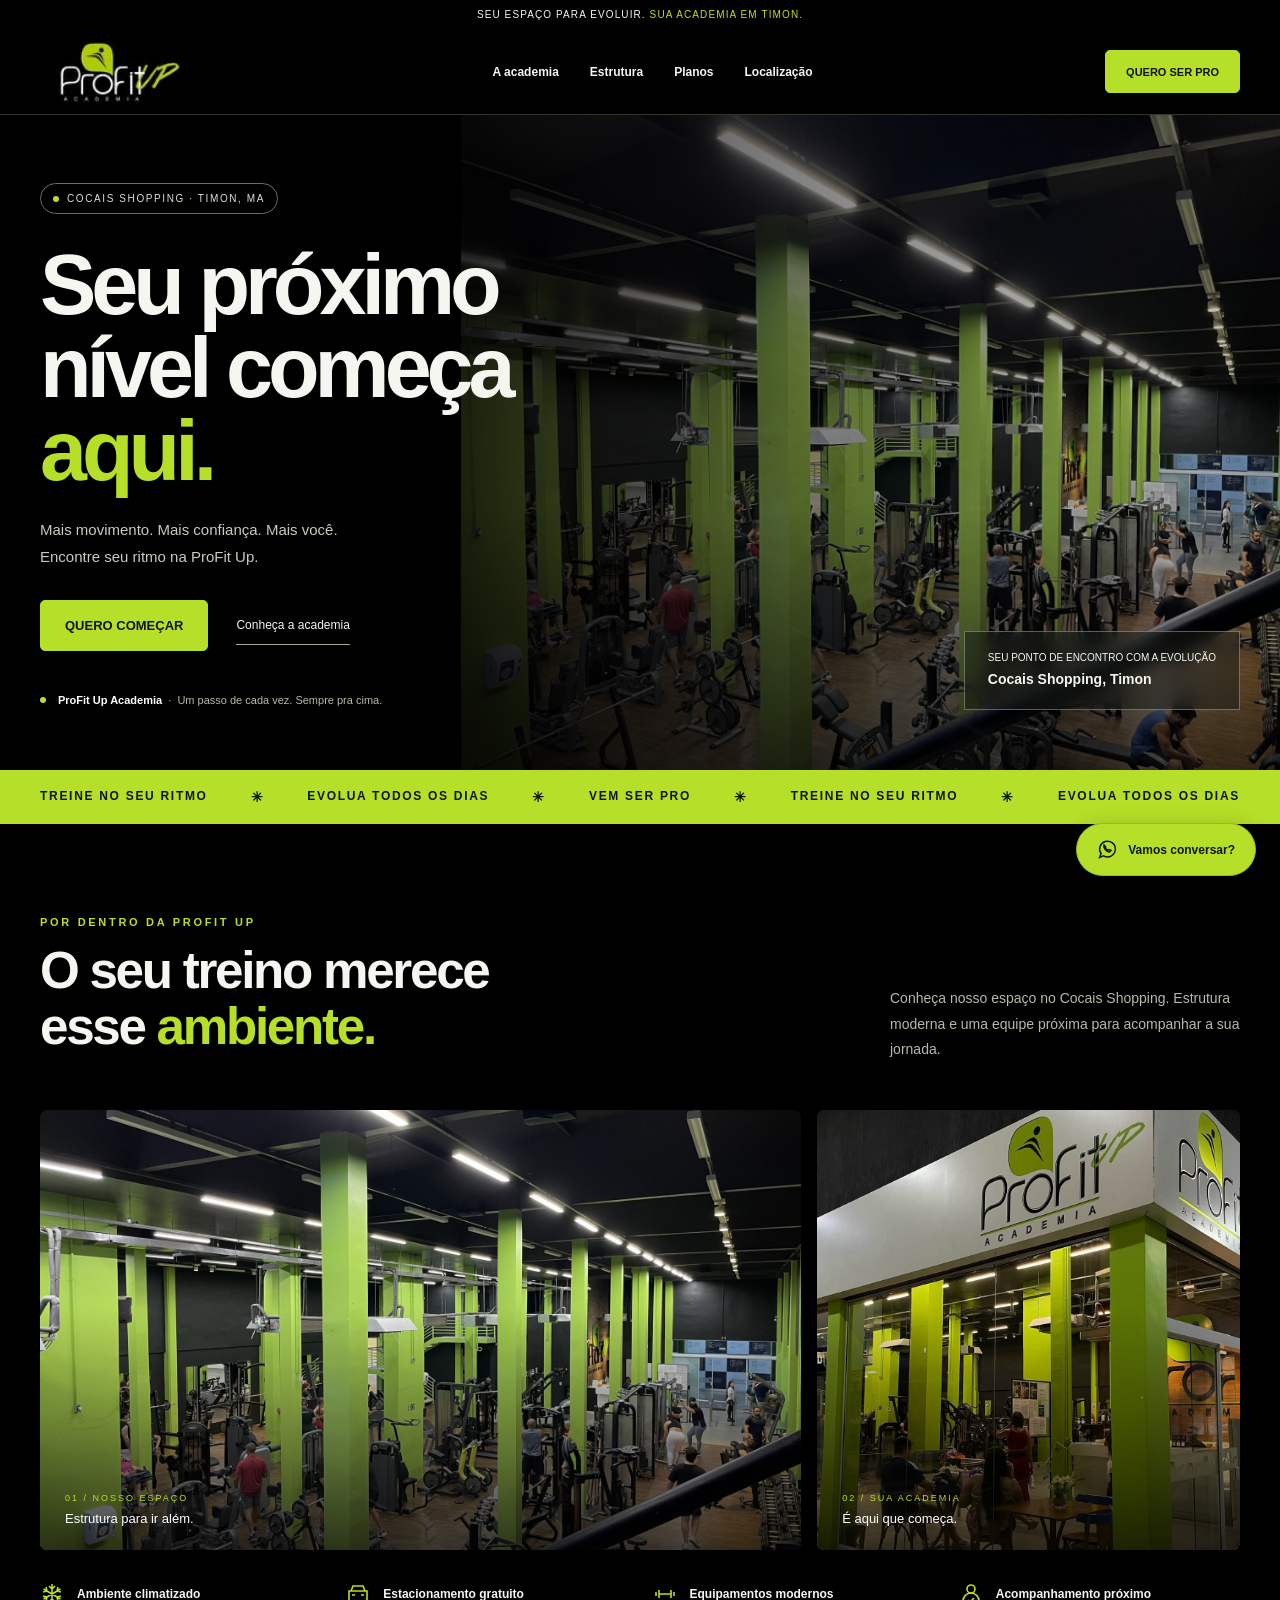
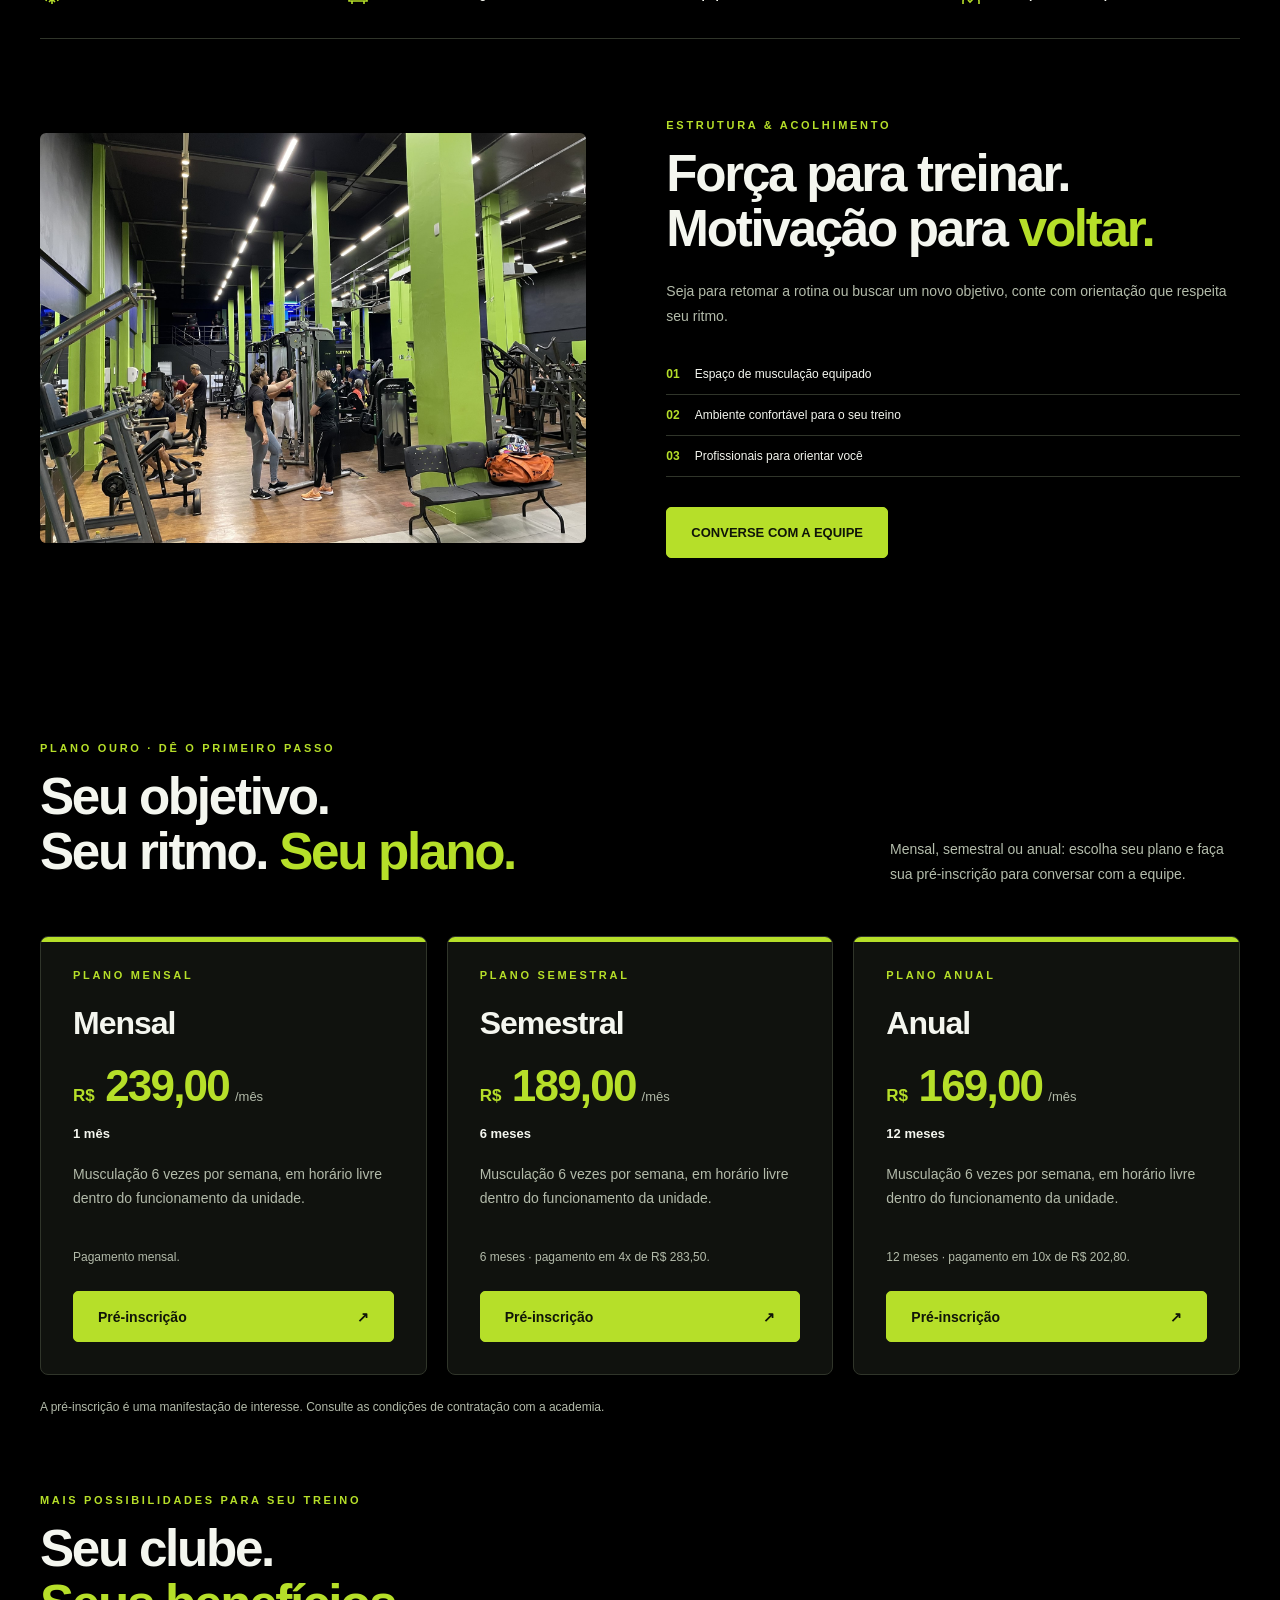
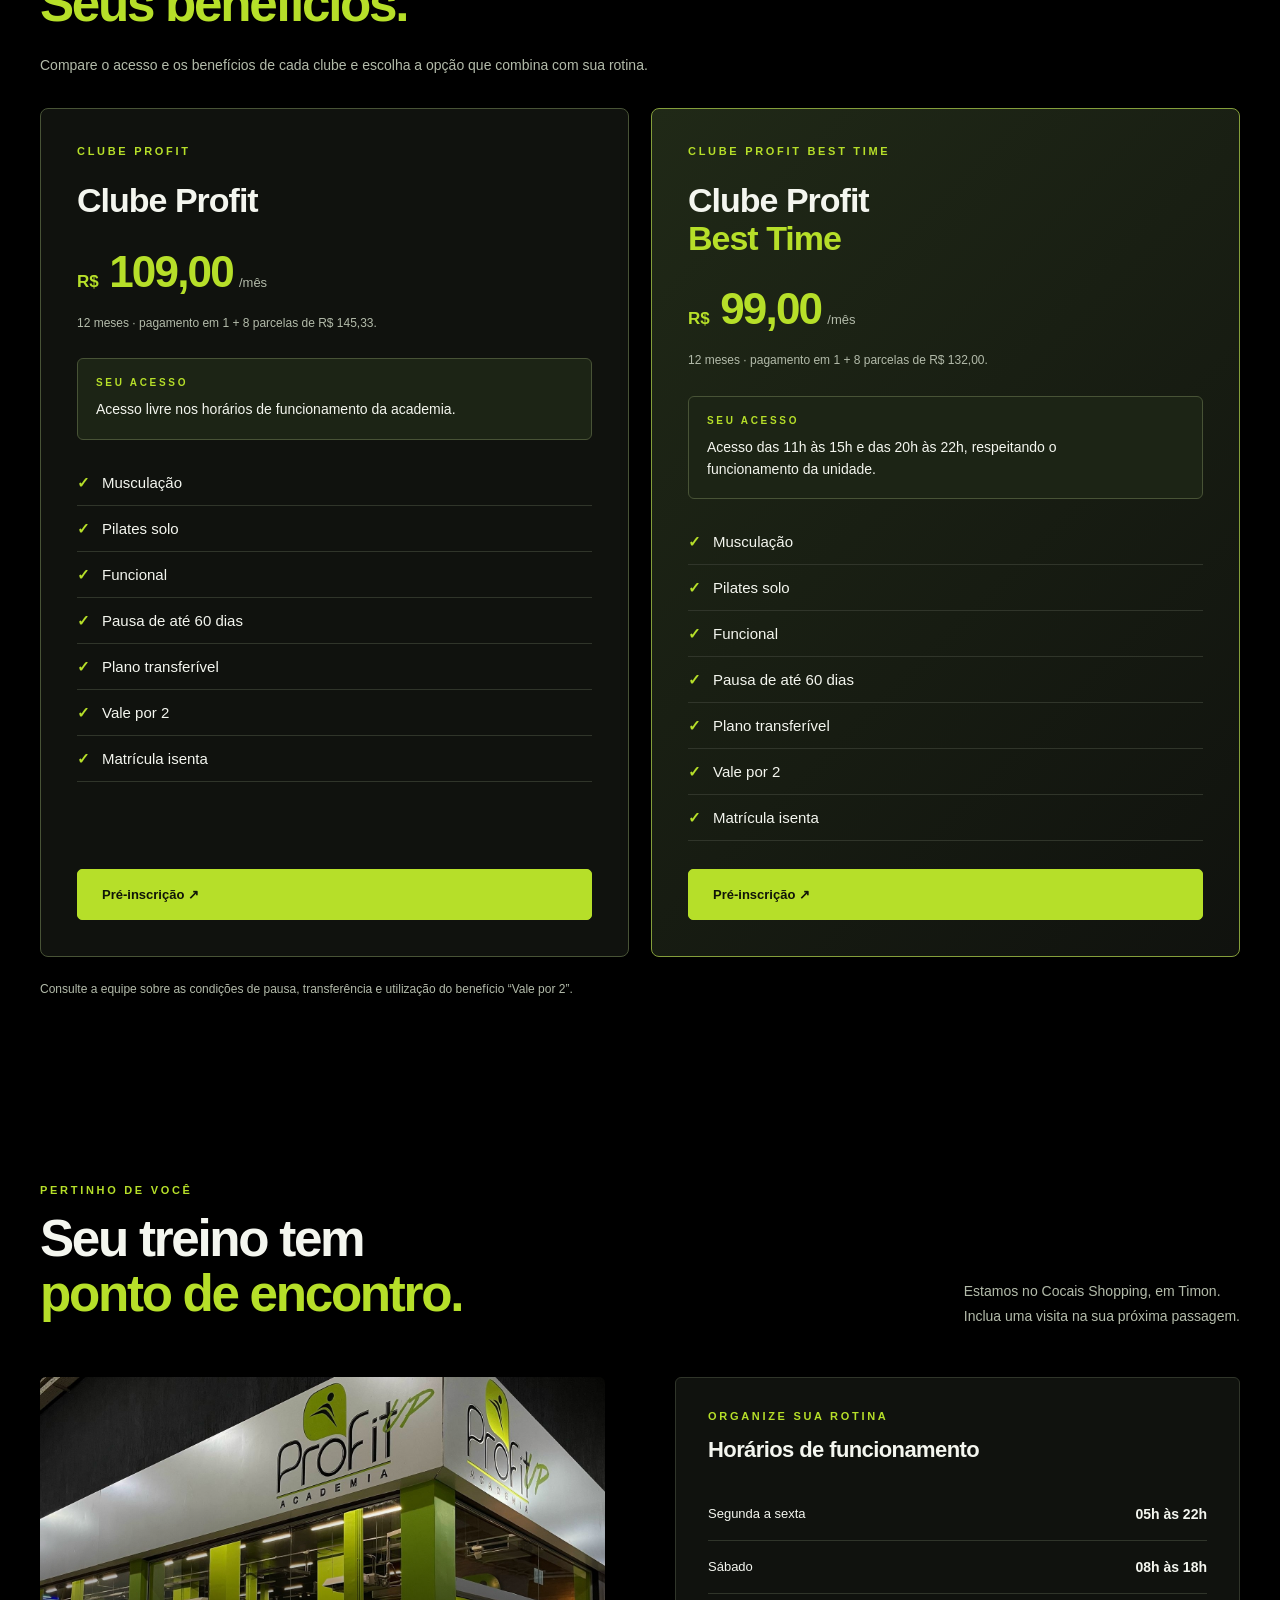
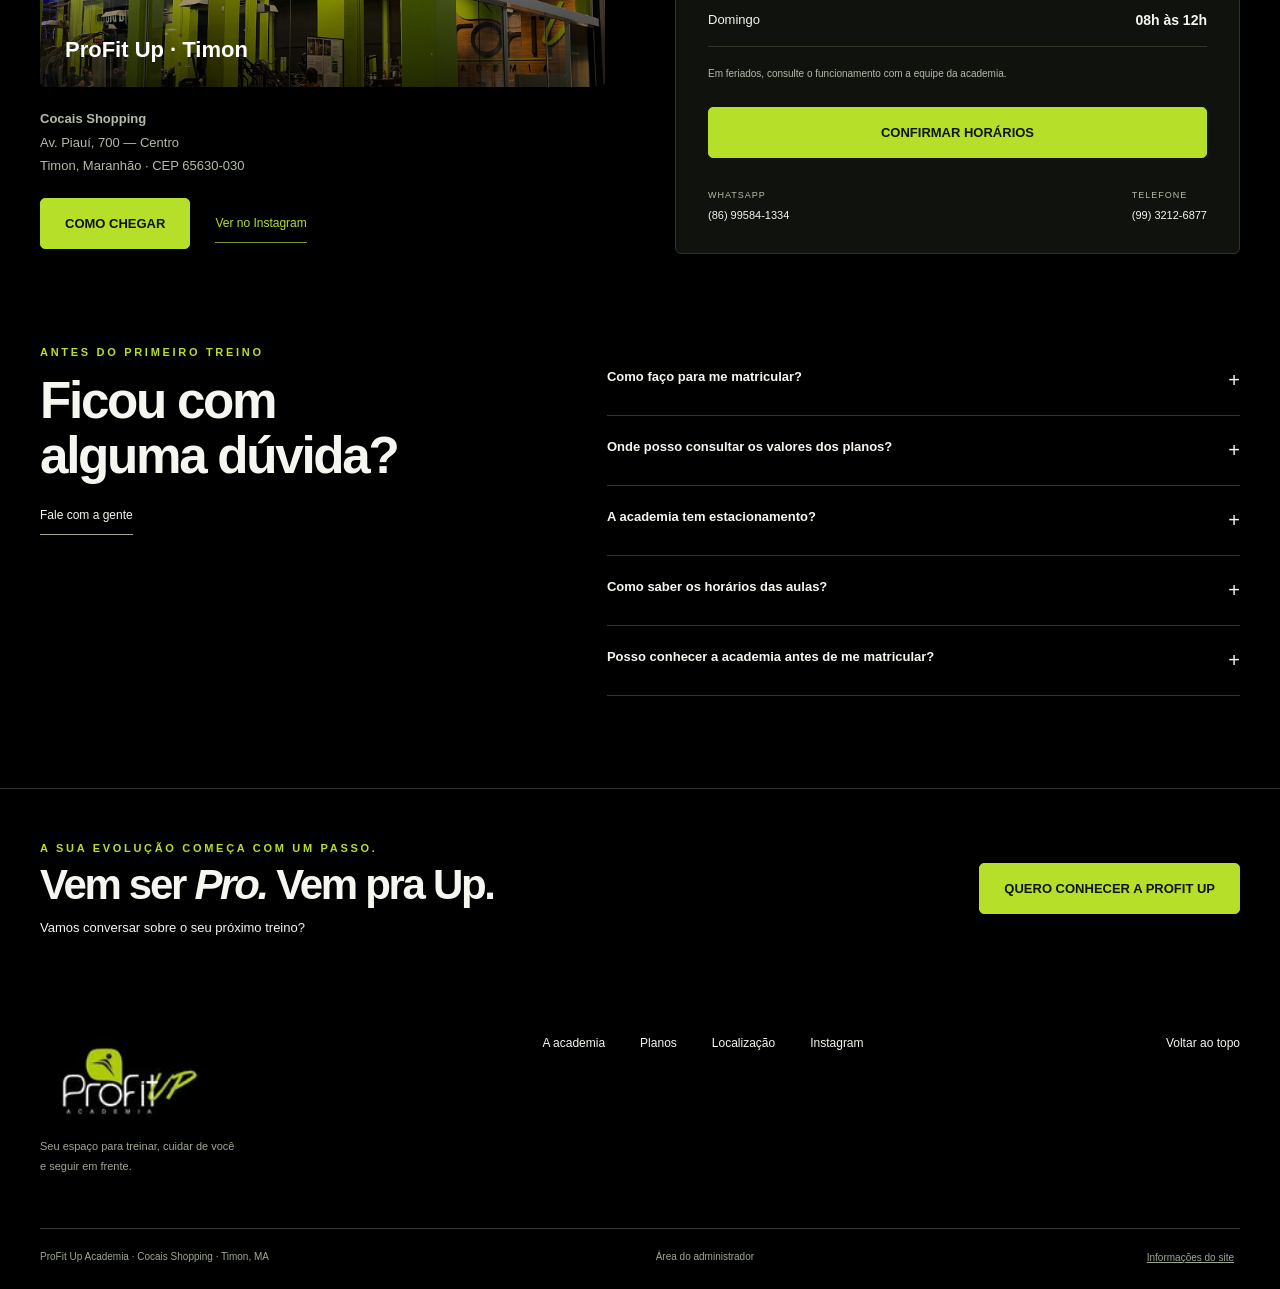
==== commit 7736e015: "Add files via upload" ====
--- a/index.html
+++ b/index.html
@@ -2,7 +2,7 @@
 <html lang="pt-BR">
 <head>
 <meta charset="utf-8"><meta name="viewport" content="width=device-width, initial-scale=1">
-<title>ProFit Up Academia — Timon — Sua evolução começa aqui | Timon</title>
+<title>ProFit Up Academia — Seu próximo nível começa aqui | Timon</title>
 <meta name="description" content="Conheça a ProFit Up Academia no Cocais Shopping, em Timon. Veja a estrutura, a localização, os horários e fale com a equipe sobre planos.">
 <meta name="theme-color" content="#b6df29">
 <style>
@@ -26,10 +26,6 @@
 .float-contact{color:#101508}.nav-links a:hover{color:var(--lime)}
 @media(max-width:700px){.hero:after{background:linear-gradient(90deg,#000e,#0008),linear-gradient(0deg,#000,transparent)}}
 
-.sky-hero{min-height:690px;position:relative;isolation:isolate;display:flex;align-items:center;background:#000;overflow:hidden}.sky-hero>img{position:absolute;inset:0;width:100%;height:100%;object-fit:cover;object-position:center;z-index:-3;opacity:.65}.sky-hero:after{content:"";position:absolute;inset:0;background:linear-gradient(90deg,#000e 0%,#0005 70%),linear-gradient(0deg,#000,transparent 40%);z-index:-2}.sky-hero .wrap{padding:65px 0 90px;position:relative}.hero-city{position:absolute;right:0;bottom:0;font-weight:900;font-size:clamp(140px,23vw,350px);letter-spacing:-18px;line-height:.7;color:#ffffff07;z-index:-1;pointer-events:none}.sky-hero h1{font-size:clamp(62px,7.5vw,108px);max-width:850px;line-height:.94;letter-spacing:-5px;margin:25px 0}.sky-hero h1 em{display:inline-block}.sky-hero p{font-size:15px;line-height:1.8;max-width:390px;color:#c5cbbd}.sky-hero .hero-actions{margin-top:30px}.hero-index{position:absolute;right:0;top:80px;text-align:right;color:#d9e1cf;font-size:10px;letter-spacing:2px;line-height:2}.hero-index b{color:var(--lime);display:block;font-size:40px;letter-spacing:-2px}.action-section{position:relative;margin-top:-26px;z-index:3}.action-grid{display:grid;grid-template-columns:repeat(3,1fr);gap:14px}.action-card{display:flex;flex-direction:column;align-items:start;text-align:left;padding:27px;background:#11140e;color:#f5f6ef;border:1px solid #353e2b;border-radius:7px;min-height:184px;transition:transform .2s,border-color .2s}.action-card:hover{transform:translateY(-4px);border-color:var(--lime)}.action-card.primary{background:var(--lime);color:#101508;border-color:var(--lime)}.action-top{display:flex;justify-content:space-between;width:100%;font-size:10px;letter-spacing:2px;margin-bottom:26px}.action-top span:last-child{font-size:25px;line-height:.6}.action-card b{font-size:20px;letter-spacing:-.6px}.action-card small{font-size:11px;margin-top:9px;line-height:1.6;color:#b5bfaa}.action-card.primary small{color:#344318}.showcase-title{display:flex;align-items:end;justify-content:space-between;gap:30px}.showcase-title h2{font-size:50px}.gallery-controls{display:flex;gap:9px;margin-bottom:25px}.gallery-controls button{width:44px;height:44px;border-radius:50%;border:1px solid #48513b;background:#10140c;color:var(--lime);font-size:20px}.photo-stage{height:510px;position:relative;overflow:hidden;border-radius:8px;background:#111}.photo-stage>img{width:100%;height:100%;object-fit:cover;object-position:center 55%}.photo-stage:after{content:"";position:absolute;inset:55% 0 0;background:linear-gradient(transparent,#000d);pointer-events:none}.stage-caption{position:absolute;bottom:28px;left:30px;right:30px;display:flex;justify-content:space-between;align-items:center;z-index:2}.stage-caption .eyebrow{color:var(--lime);margin-bottom:8px}.stage-caption b{font-size:24px;letter-spacing:-.5px}.stage-caption button{border:1px solid #858e78;background:#0007;color:white;border-radius:40px;padding:12px 17px;font-size:11px}.photo-thumbs{display:grid;grid-template-columns:repeat(3,1fr);gap:12px;margin-top:14px}.photo-thumbs button{height:115px;overflow:hidden;background:#111;border:1px solid #30382a;border-radius:5px;padding:0;position:relative}.photo-thumbs button[aria-pressed="true"]{border:2px solid var(--lime)}.photo-thumbs img{width:100%;height:100%;object-fit:cover;opacity:.65}.photo-thumbs button[aria-pressed="true"] img{opacity:1}.photo-thumbs span{position:absolute;bottom:12px;left:14px;font-size:10px;letter-spacing:1px;color:white;text-shadow:0 1px 4px #000}.unit-section{background:#0b0e08;border-top:1px solid #252c1e;border-bottom:1px solid #252c1e}.unit-grid{display:grid;grid-template-columns:.85fr 1.15fr;gap:85px;align-items:center}.unit-grid h2{font-size:58px}.unit-grid p{font-size:14px;line-height:1.9;color:var(--muted)}.unit-features{display:grid;grid-template-columns:1fr 1fr;gap:0 35px}.unit-feature{padding:25px 0;border-bottom:1px solid #333c29}.unit-feature span{color:var(--lime);display:block;font-size:23px;margin-bottom:13px}.unit-feature h3{font-size:16px;margin:0 0 10px;letter-spacing:-.3px}.unit-feature p{font-size:12px;margin:0;line-height:1.7}.contact-banner{display:flex;align-items:center;justify-content:space-between;gap:25px;border:1px solid #3a4728;padding:25px 30px;border-radius:6px;margin-top:35px;background:#141a0d}.contact-banner p{font-size:12px;color:var(--muted);margin:6px 0 0}.contact-banner b{font-size:19px}.faq{padding-top:60px}.last-call{padding:70px 0;border-top:1px solid #30352a;background:radial-gradient(ellipse at 15% 110%,#26350a 0,transparent 60%),#000}.last-call h2{font-size:52px}.contact-banner .btn{font-size:11px}.topline{border-bottom:1px solid #242a1c}header .btn{background:var(--lime)}
-@media(max-width:900px){.hero-index{display:none}.unit-grid{gap:40px}.unit-grid h2{font-size:43px}.action-card{padding:23px 18px}.action-card b{font-size:17px}.sky-hero h1{font-size:80px}.photo-stage{height:430px}}
-@media(max-width:700px){.sky-hero{min-height:590px}.sky-hero .wrap{padding:45px 0 70px}.sky-hero h1{font-size:62px;letter-spacing:-3.7px}.sky-hero>img{object-position:58%;opacity:.6}.sky-hero:after{background:linear-gradient(90deg,#000d,#0005),linear-gradient(0deg,#000,transparent 55%)}.sky-hero p{font-size:13px;max-width:300px}.sky-hero .hero-actions{gap:15px;flex-wrap:wrap}.hero-city{font-size:135px;letter-spacing:-7px}.action-section{margin-top:-15px}.action-grid{grid-template-columns:1fr;gap:9px}.action-card{min-height:0;display:grid;grid-template-columns:1fr auto;padding:20px 22px;gap:0 10px}.action-top{grid-column:2;grid-row:1 / 3;margin:0;align-items:center;height:100%}.action-top span:first-child{display:none}.action-card b{font-size:16px;grid-row:1}.action-card small{grid-row:2;font-size:11px;margin-top:7px}.showcase-title h2{font-size:37px}.gallery-controls{gap:6px;margin-bottom:22px}.gallery-controls button{width:36px;height:36px}.photo-stage{height:330px}.stage-caption{left:20px;right:20px;bottom:20px}.stage-caption b{font-size:18px}.stage-caption button{padding:10px;font-size:10px}.stage-caption .eyebrow{font-size:8px}.photo-thumbs{gap:8px;margin-top:9px}.photo-thumbs button{height:78px}.photo-thumbs span{left:8px;font-size:8px;bottom:9px}.unit-grid{grid-template-columns:1fr;gap:15px}.unit-grid h2{font-size:43px}.unit-features{gap:0 22px}.unit-feature{padding:22px 0}.unit-feature h3{font-size:14px}.unit-feature p{font-size:11px}.contact-banner{display:block;padding:24px}.contact-banner .btn{margin-top:20px;width:100%}.last-call h2{font-size:40px}.last-call{padding:45px 0}.faq{padding-top:0}}
-
 /* Logo oficial fornecida pela academia, preservada no arquivo original. */
 .logo{width:160px;height:72px;overflow:hidden;flex-shrink:0;justify-content:center;background:#000;border-radius:5px;gap:0}
 .logo .brand-logo{width:168px;height:168px;max-width:none;flex-shrink:0;object-fit:contain}
@@ -45,38 +41,89 @@
 .photo-stage>img[src$="academia-1.jpg"]{object-fit:contain;object-position:center center;background:#000}
 .gallery img[src$="academia-1.jpg"],.local-image img[src$="academia-1.jpg"]{object-position:center top}
 .photo-thumbs img[src$="academia-1.jpg"]{object-position:center top}
+
+/* Planos e clubes */
+.duration-grid{display:grid;grid-template-columns:repeat(3,minmax(0,1fr));gap:20px}.duration-card{display:flex;flex-direction:column;border:1px solid var(--line);padding:32px}.duration-card h3{margin:24px 0 10px;font-size:32px}.duration{font-size:16px;font-weight:700;color:var(--lime);margin-bottom:8px}.duration-card p{font-size:14px}.duration-card .price-note{font-size:12px;margin-top:auto;padding-top:22px}.duration-card .btn{justify-content:space-between;font-size:14px;margin-top:12px}.registration-note{font-size:12px;line-height:1.7;color:var(--muted);margin:22px 0 0}.clubs-head{margin-top:76px;max-width:640px}.clubs-head p{color:var(--muted);line-height:1.8;font-size:14px}.clubs-grid{display:grid;grid-template-columns:repeat(2,minmax(0,1fr));gap:22px;margin-top:30px}.club-card{display:flex;flex-direction:column;padding:36px;border:1px solid #485336;border-radius:8px;background:#10120e}.club-card h3{font-size:34px;letter-spacing:-1px;margin:25px 0 18px;line-height:1.1}.club-card em{color:var(--lime);font-style:normal}.club-card p{font-size:14px;line-height:1.8;color:var(--muted);max-width:420px;margin:0 0 30px}.club-card .btn{margin-top:auto;align-self:start;font-size:13px}.best-time{background:linear-gradient(135deg,#202917,#10120e);border-color:#849e3b}.selected-plan{padding:12px 15px;border:1px solid #485336;border-radius:5px}.selected-plan strong{color:var(--lime)}input:focus-visible,select:focus-visible{outline:2px solid var(--lime);outline-offset:2px}dialog{max-height:90vh;overflow-y:auto}#prereg-status{padding:12px;border:1px solid #485336;border-radius:5px}[hidden]{display:none!important}
+@media(max-width:900px){.duration-card{padding:28px 22px}.duration-grid{gap:14px}.duration-card h3{font-size:28px}}
+@media(max-width:700px){.duration-grid,.clubs-grid{grid-template-columns:1fr}.duration-card{padding:28px}.duration-card .price-note{padding-top:12px}.club-card{padding:28px}.clubs-head{margin-top:52px}.club-card h3{font-size:30px}}
+
+.plan-price{font-size:44px;font-weight:800;letter-spacing:-1.8px;line-height:1.2;margin:8px 0 14px;color:var(--lime)}.plan-price>span{font-size:17px;letter-spacing:0}.plan-price>small{font-size:13px;font-weight:400;letter-spacing:0;color:var(--muted);margin-left:6px}.duration-card .duration{color:#f4f6ef;font-size:13px}.club-card .payment-detail{font-size:12px;margin-bottom:24px}.club-access{padding:18px;background:#1c2415;border:1px solid #485336;border-radius:6px}.club-access .eyebrow{font-size:10px}.club-access p{color:#f4f6ef;margin:10px 0 0;font-size:14px;line-height:1.6}.benefit-list{list-style:none;margin:20px 0 28px;padding:0}.benefit-list li{display:flex;gap:12px;padding:12px 0;border-bottom:1px solid var(--line);font-size:15px;line-height:1.4}.benefit-list li span{color:var(--lime);font-weight:bold}.club-card .btn{align-self:stretch;justify-content:space-between}.duration-card .price-note{line-height:1.7} @media(max-width:900px){.plan-price{font-size:38px}} @media(max-width:700px){.plan-price{font-size:44px}.benefit-list li{font-size:14px}}
 </style>
-<link rel="icon" type="image/png" href="assets/logo-profit-up.png">
+<link rel="icon" type="image/png" href="./assets/logo-profit-up.png">
 </head>
 <body id="inicio">
-<div class="topline">PROFIT UP ACADEMIA <span> · COCAIS SHOPPING · TIMON / MA</span></div>
-<header><div class="wrap nav"><a href="#inicio" class="logo" aria-label="ProFit Up, início"><img class="brand-logo" src="assets/logo-profit-up.png" alt="ProFit Up Academia" width="150" height="150"></a><nav class="nav-links" id="nav" aria-label="Navegação principal"><a href="#experiencia">A experiência</a><a href="#unidade">A unidade</a><a href="#localizacao">Localização</a><a href="#duvidas">Dúvidas</a></nav><button class="btn" data-contact="Quero conhecer os planos e valores">QUERO SER PRO </button><button class="menu" aria-label="Abrir menu" aria-expanded="false" aria-controls="nav">☰</button></div></header>
+<div class="topline">SEU ESPAÇO PARA EVOLUIR. <span>SUA ACADEMIA EM TIMON.</span></div>
+<header><div class="wrap nav"><a href="#inicio" class="logo" aria-label="ProFit Up, início"><img class="brand-logo" src="./assets/logo-profit-up.png" alt="ProFit Up Academia" width="150" height="150"></a><nav class="nav-links" id="nav" aria-label="Navegação principal"><a href="#academia">A academia</a><a href="#estrutura">Estrutura</a><a href="#planos">Planos</a><a href="#localizacao">Localização</a></nav><button class="btn" data-contact>QUERO SER PRO </button><button class="menu" aria-label="Abrir menu" aria-expanded="false" aria-controls="nav">☰</button></div></header>
 <main>
-<section class="sky-hero"><img src="assets/academia-2.jpg" alt="Área de musculação da ProFit Up Academia em Timon" fetchpriority="high"><div class="wrap"><div class="location-tag"><span class="dot"></span> PROFIT UP · UNIDADE TIMON</div><h1>O próximo nível<br>da sua vida<br>é <em>pra cima.</em></h1><p>O seu lugar para treinar, se desafiar e cuidar de você. Conheça a ProFit Up no Cocais Shopping.</p><div class="hero-actions"><button class="btn" data-contact="Quero conhecer os planos e valores">QUERO CONHECER MAIS </button><a class="text-link" href="#experiencia">Explore a unidade </a></div><div class="hero-index">MARANHÃO<b>TIMON</b>COCAIS SHOPPING</div><div class="hero-city" aria-hidden="true">TIMON</div></div></section>
-<section class="action-section" aria-label="Atendimento"><div class="wrap action-grid"><button class="action-card primary" data-contact="Quero conhecer os planos e valores"><span class="action-top"><span>01 / COMECE AQUI</span></span><b>Quero conhecer mais</b><small>Conheça os planos e fale com a equipe.</small></button><button class="action-card" data-contact="Quero consultar uma visita ou aula experimental"><span class="action-top"><span>02 / CONHEÇA DE PERTO</span></span><b>Quero agendar uma visita</b><small>Consulte também sobre aula experimental.</small></button><button class="action-card" data-contact="Sou aluno e preciso de atendimento"><span class="action-top"><span>03 / JÁ É DE CASA?</span></span><b>Sou aluno. Preciso de ajuda</b><small>Fale com a recepção pelo WhatsApp.</small></button></div></section>
-<section class="section" id="experiencia"><div class="wrap"><div class="showcase-title"><div><span class="eyebrow green">CONHEÇA A PROFIT UP</span><h2>Experiência<br><em>na unidade.</em></h2></div><div class="gallery-controls"><button id="prev-photo" aria-label="Foto anterior">Anterior</button><button id="next-photo" aria-label="Próxima foto">Próxima</button></div></div><div class="photo-stage"><img id="stage-photo" src="assets/academia-2.jpg" alt="Vista panorâmica da área de musculação" loading="lazy"><div class="stage-caption"><div><span class="eyebrow" id="photo-number">01 / 03 · PROFIT UP TIMON</span><b id="photo-caption">Espaço para a sua evolução.</b></div><button id="expand-photo">AMPLIAR </button></div></div><div class="photo-thumbs" aria-label="Escolher foto da unidade"><button data-slide="0" aria-pressed="true"><img src="assets/academia-2.jpg" alt="Salão de musculação" loading="lazy"><span>01 / ESTRUTURA</span></button><button data-slide="1" aria-pressed="false"><img src="assets/academia-1.jpg" alt="Fachada da academia" loading="lazy"><span>02 / FACHADA</span></button><button data-slide="2" aria-pressed="false"><img src="assets/academia-3.jpg" alt="Equipamentos de musculação" loading="lazy"><span>03 / EQUIPAMENTOS</span></button></div></div></section>
-<section class="section unit-section" id="unidade"><div class="wrap"><div class="unit-grid"><div><span class="eyebrow green">PROFIT UP ACADEMIA</span><h2>Unidade Timon.<br>Seu treino,<br><em>mais perto.</em></h2><p>Estrutura e acolhimento no mesmo lugar. Um ambiente para encontrar o seu ritmo e continuar evoluindo.</p><button class="btn" data-contact="Quero conhecer a academia">QUERO FAZER PARTE </button></div><div class="unit-features"><div class="unit-feature"><h3>Equipamentos modernos</h3><p>Área de musculação para a sua rotina de treinos.</p></div><div class="unit-feature"><span>✳</span><h3>Ambiente climatizado</h3><p>Mais conforto para se concentrar no seu objetivo.</p></div><div class="unit-feature"><span>◎</span><h3>Estacionamento gratuito</h3><p>A comodidade de treinar no Cocais Shopping.</p></div><div class="unit-feature"><h3>Orientação próxima</h3><p>Uma equipe para acompanhar a sua jornada.</p></div></div></div><div class="contact-banner"><div><b>Qual é o seu próximo objetivo?</b><p>Consulte planos, modalidades e condições de matrícula com a equipe.</p></div><button class="btn" data-contact="Quero conhecer os planos e valores">CONSULTAR PLANOS </button></div></div></section>
-<section class="section" id="localizacao"><div class="wrap"><div class="section-head"><div><span class="eyebrow green">SEU PONTO DE ENCONTRO</span><h2>Encontre a<br><em>sua Up.</em></h2></div><p>Cocais Shopping · Timon, Maranhão.<br>Converse com a recepção e venha conhecer.</p></div><div class="local-grid"><div><div class="local-image"><img src="assets/academia-1.jpg" alt="Entrada da ProFit Up no Cocais Shopping" loading="lazy"><span>ProFit Up · Cocais Shopping</span></div><p class="address"><strong>Av. Piauí, 700 — Centro</strong><br>Timon, Maranhão · CEP 65630-030</p><div class="local-links"><a class="btn" href="https://www.google.com/maps/search/?api=1&query=ProFit+Up+Academia+Cocais+Shopping+Timon" target="_blank" rel="noopener">TRAÇAR ROTA </a><a class="text-link" href="https://www.instagram.com/profitupacademia/" target="_blank" rel="noopener">Instagram </a></div></div><div class="hours"><span class="eyebrow green" style="margin-bottom:15px">NO SEU RITMO</span><h3>Horários da unidade</h3><div class="hours-row"><span>Segunda a sexta</span><b>06h às 22h</b></div><div class="hours-row"><span>Sábado</span><b>09h às 14h</b></div><div class="hours-row"><span>Domingo</span><b>09h às 12h</b></div><small>Horários divulgados pelo Cocais Shopping. Confirme o funcionamento com a academia antes da visita, especialmente em feriados.</small><button class="btn" data-contact="Quero confirmar os horários">CONFIRMAR HORÁRIOS </button><div class="contact-mini"><div><small>WHATSAPP</small><a href="https://wa.me/5586995841334" target="_blank" rel="noopener">(86) 99584-1334</a></div><div><small>TELEFONE</small><a href="tel:+559932126877">(99) 3212-6877</a></div></div></div></div></div></section>
-<section class="section faq" id="duvidas"><div class="wrap faq-grid"><div><span class="eyebrow green">PODE PERGUNTAR</span><h2>Antes de<br>começar.</h2></div><div><details><summary>Como conhecer os planos da ProFit Up?</summary><p>Toque em “Consultar planos” e converse com a recepção pelo WhatsApp para saber os valores, as condições e os benefícios disponíveis.</p></details><details><summary>Como agendar uma visita ou aula experimental?</summary><p>Use o botão de agendamento para consultar a equipe. Disponibilidade, horários e eventuais valores da aula experimental devem ser confirmados com a academia.</p></details><details><summary>Já sou aluno. Como consigo atendimento?</summary><p>Toque em “Sou aluno. Preciso de ajuda” para preparar uma mensagem para a recepção no WhatsApp.</p></details><details><summary>Onde vejo as modalidades e a grade de aulas?</summary><p>Peça a grade atual à recepção e acompanhe as novidades no Instagram @profitupacademia.</p></details></div></div></section>
-<section class="last-call"><div class="wrap"><div><span class="eyebrow">SEU PRÓXIMO PASSO É AQUI.</span><h2>Bora subir<br>de nível?</h2><p>Vem ser Pro. Vem pra Up.</p></div><button class="btn" data-contact="Quero informações para me matricular">QUERO COMEÇAR AGORA </button></div></section>
+<section class="hero"><img class="hero-photo" src="./assets/academia-2.jpg" alt="Salão de musculação da ProFit Up, com equipamentos e pilares verde-lima" fetchpriority="high"><div class="wrap hero-inner"><div class="location-tag"><span class="dot"></span> COCAIS SHOPPING · TIMON, MA</div><h1>Seu próximo<br>nível começa<br><em>aqui.</em></h1><p>Mais movimento. Mais confiança. Mais você.<br>Encontre seu ritmo na ProFit Up.</p><div class="hero-actions"><button class="btn" data-contact>QUERO COMEÇAR </button><a href="#academia" class="text-link">Conheça a academia </a></div><div class="hero-bottom"><span class="dot"></span><span><strong>ProFit Up Academia</strong> &nbsp;·&nbsp; Um passo de cada vez. Sempre pra cima.</span></div><div class="photo-label">SEU PONTO DE ENCONTRO COM A EVOLUÇÃO<b>Cocais Shopping, Timon </b></div></div></section>
+<div class="ticker"><div class="wrap ticker-inner">TREINE NO SEU RITMO <span>✳</span> EVOLUA TODOS OS DIAS <span>✳</span> VEM SER PRO <span>✳</span> TREINE NO SEU RITMO <span>✳</span> EVOLUA TODOS OS DIAS</div></div>
+<section class="section" id="academia"><div class="wrap"><div class="section-head"><div><span class="eyebrow green">POR DENTRO DA PROFIT UP</span><h2>O seu treino merece<br>esse <em>ambiente.</em></h2></div><p>Conheça nosso espaço no Cocais Shopping. Estrutura moderna e uma equipe próxima para acompanhar a sua jornada.</p></div><div class="gallery"><button data-photo="./assets/academia-2.jpg" data-caption="Área de musculação — ProFit Up Academia" aria-label="Ampliar foto da área de musculação"><img src="./assets/academia-2.jpg" alt="Vista panorâmica da área de musculação" loading="lazy"><span class="gallery-caption"><span><small>01 / NOSSO ESPAÇO</small>Estrutura para ir além.</span></span></button><button data-photo="./assets/academia-1.jpg" data-caption="Entrada da ProFit Up no Cocais Shopping" aria-label="Ampliar foto da entrada da academia"><img src="./assets/academia-1.jpg" alt="Fachada da ProFit Up no Cocais Shopping" loading="lazy"><span class="gallery-caption"><span><small>02 / SUA ACADEMIA</small>É aqui que começa.</span></span></button></div>
+<div class="amenities"><div class="amenity"><svg viewBox="0 0 24 24"><path d="M12 2v20M3.5 7l17 10M3.5 17l17-10M9 4l3 3 3-3M9 20l3-3 3 3M3 10l4-1-1-4M18 19l-1-4 4-1M3 14l4 1-1 4M18 5l-1 4 4 1"/></svg>Ambiente climatizado</div><div class="amenity"><svg viewBox="0 0 24 24"><path d="M3 9h18v10H3zM5 9l2-5h10l2 5M6 19v3M18 19v3M6 13h3M15 13h3"/></svg>Estacionamento gratuito</div><div class="amenity"><svg viewBox="0 0 24 24"><path d="M6 8v8M3 10v4M18 8v8M21 10v4M6 12h12"/></svg>Equipamentos modernos</div><div class="amenity"><svg viewBox="0 0 24 24"><circle cx="12" cy="7" r="4"/><path d="M4 22v-3a8 8 0 0116 0v3M9 18l2 2 4-4"/></svg>Acompanhamento próximo</div></div>
+<div class="training" id="estrutura"><img src="./assets/academia-3.jpg" alt="Equipamentos de musculação da ProFit Up" loading="lazy"><div><span class="eyebrow green">ESTRUTURA & ACOLHIMENTO</span><h2>Força para treinar.<br>Motivação para <em>voltar.</em></h2><p>Seja para retomar a rotina ou buscar um novo objetivo, conte com orientação que respeita seu ritmo.</p><ul class="training-list"><li><b>01</b> Espaço de musculação equipado</li><li><b>02</b> Ambiente confortável para o seu treino</li><li><b>03</b> Profissionais para orientar você</li></ul><button class="btn dark" data-contact>CONVERSE COM A EQUIPE </button></div></div></div></section>
+<section class="section plans" id="planos"><div class="wrap"><div class="section-head"><div><span class="eyebrow green">PLANO OURO · DÊ O PRIMEIRO PASSO</span><h2>Seu objetivo.<br>Seu ritmo. <em>Seu plano.</em></h2></div><p>Mensal, semestral ou anual: escolha seu plano e faça sua pré-inscrição para conversar com a equipe.</p></div><div class="duration-grid"><article class="plan-card duration-card"><span class="eyebrow green">PLANO MENSAL</span><h3>Mensal</h3><div class="plan-price"><span>R$</span> 239,00<small>/mês</small></div><div class="duration">1 mês</div><p>Musculação 6 vezes por semana, em horário livre dentro do funcionamento da unidade.</p><p class="price-note">Pagamento mensal.</p><button class="btn" data-preregister="Mensal">Pré-inscrição <span aria-hidden="true">↗</span></button></article><article class="plan-card duration-card"><span class="eyebrow green">PLANO SEMESTRAL</span><h3>Semestral</h3><div class="plan-price"><span>R$</span> 189,00<small>/mês</small></div><div class="duration">6 meses</div><p>Musculação 6 vezes por semana, em horário livre dentro do funcionamento da unidade.</p><p class="price-note">6 meses · pagamento em 4x de R$ 283,50.</p><button class="btn" data-preregister="Semestral">Pré-inscrição <span aria-hidden="true">↗</span></button></article><article class="plan-card duration-card"><span class="eyebrow green">PLANO ANUAL</span><h3>Anual</h3><div class="plan-price"><span>R$</span> 169,00<small>/mês</small></div><div class="duration">12 meses</div><p>Musculação 6 vezes por semana, em horário livre dentro do funcionamento da unidade.</p><p class="price-note">12 meses · pagamento em 10x de R$ 202,80.</p><button class="btn" data-preregister="Anual">Pré-inscrição <span aria-hidden="true">↗</span></button></article></div><p class="registration-note">A pré-inscrição é uma manifestação de interesse. Consulte as condições de contratação com a academia.</p><div class="clubs-head" id="clubes"><span class="eyebrow green">MAIS POSSIBILIDADES PARA SEU TREINO</span><h2>Seu clube.<br><em>Seus benefícios.</em></h2><p>Compare o acesso e os benefícios de cada clube e escolha a opção que combina com sua rotina.</p></div><div class="clubs-grid"><article class="club-card"><span class="eyebrow green">CLUBE PROFIT</span><h3>Clube Profit</h3><div class="plan-price"><span>R$</span> 109,00<small>/mês</small></div><p class="payment-detail">12 meses · pagamento em 1 + 8 parcelas de R$ 145,33.</p><div class="club-access"><span class="eyebrow green">SEU ACESSO</span><p>Acesso livre nos horários de funcionamento da academia.</p></div><ul class="benefit-list" aria-label="Benefícios do Clube Profit"><li><span aria-hidden="true">✓</span>Musculação</li><li><span aria-hidden="true">✓</span>Pilates solo</li><li><span aria-hidden="true">✓</span>Funcional</li><li><span aria-hidden="true">✓</span>Pausa de até 60 dias</li><li><span aria-hidden="true">✓</span>Plano transferível</li><li><span aria-hidden="true">✓</span>Vale por 2</li><li><span aria-hidden="true">✓</span>Matrícula isenta</li></ul><button class="btn" data-preregister="Clube Profit">Pré-inscrição ↗</button></article><article class="club-card best-time"><span class="eyebrow green">CLUBE PROFIT BEST TIME</span><h3>Clube Profit<br><em>Best Time</em></h3><div class="plan-price"><span>R$</span> 99,00<small>/mês</small></div><p class="payment-detail">12 meses · pagamento em 1 + 8 parcelas de R$ 132,00.</p><div class="club-access"><span class="eyebrow green">SEU ACESSO</span><p>Acesso das 11h às 15h e das 20h às 22h, respeitando o funcionamento da unidade.</p></div><ul class="benefit-list" aria-label="Benefícios do Clube Profit Best Time"><li><span aria-hidden="true">✓</span>Musculação</li><li><span aria-hidden="true">✓</span>Pilates solo</li><li><span aria-hidden="true">✓</span>Funcional</li><li><span aria-hidden="true">✓</span>Pausa de até 60 dias</li><li><span aria-hidden="true">✓</span>Plano transferível</li><li><span aria-hidden="true">✓</span>Vale por 2</li><li><span aria-hidden="true">✓</span>Matrícula isenta</li></ul><button class="btn" data-preregister="Clube Profit Best Time">Pré-inscrição ↗</button></article></div><p class="registration-note">Consulte a equipe sobre as condições de pausa, transferência e utilização do benefício “Vale por 2”.</p></div></section>
+<section class="section" id="localizacao"><div class="wrap"><div class="section-head"><div><span class="eyebrow green">PERTINHO DE VOCÊ</span><h2>Seu treino tem<br><em>ponto de encontro.</em></h2></div><p>Estamos no Cocais Shopping, em Timon.<br>Inclua uma visita na sua próxima passagem.</p></div><div class="local-grid"><div><div class="local-image"><img src="./assets/academia-1.jpg" alt="Entrada da academia no Cocais Shopping" loading="lazy"><span>ProFit Up · Timon</span></div><p class="address"><strong>Cocais Shopping</strong><br>Av. Piauí, 700 — Centro<br>Timon, Maranhão · CEP 65630-030</p><div class="local-links"><a class="btn dark" href="https://www.google.com/maps/search/?api=1&query=ProFit+Up+Academia+Cocais+Shopping+Timon" target="_blank" rel="noopener">COMO CHEGAR </a><a class="text-link" href="https://www.instagram.com/profitupacademia/" target="_blank" rel="noopener">Ver no Instagram </a></div></div><div class="hours"><span class="eyebrow green" style="margin-bottom:15px">ORGANIZE SUA ROTINA</span><h3>Horários de funcionamento</h3><div class="hours-row"><span>Segunda a sexta</span><b>05h às 22h</b></div><div class="hours-row"><span>Sábado</span><b>08h às 18h</b></div><div class="hours-row"><span>Domingo</span><b>08h às 12h</b></div><small>Em feriados, consulte o funcionamento com a equipe da academia.</small><button class="btn" data-contact>CONFIRMAR HORÁRIOS </button><div class="contact-mini"><div><small>WHATSAPP</small><a href="https://wa.me/5586995841334" target="_blank" rel="noopener">(86) 99584-1334</a></div><div><small>TELEFONE</small><a href="tel:+559932126877">(99) 3212-6877</a></div></div></div></div></div></section>
+<section class="section faq" id="duvidas"><div class="wrap faq-grid"><div><span class="eyebrow green">ANTES DO PRIMEIRO TREINO</span><h2>Ficou com<br>alguma dúvida?</h2><a class="text-link" href="https://wa.me/5586995841334" target="_blank" rel="noopener">Fale com a gente </a></div><div><details><summary>Como faço para me matricular?</summary><p>Faça sua pré-inscrição no plano mensal, semestral ou anual pelo site, ou visite a recepção no Cocais Shopping. A equipe informa valores, documentos e condições para concluir a matrícula.</p></details><details><summary>Onde posso consultar os valores dos planos?</summary><p>Temos planos mensal, semestral e anual. Na seção de planos, toque em “Pré-inscrição”, preencha seus dados e conclua o envio. A academia receberá sua pré-inscrição e poderá entrar em contato.</p></details><details><summary>A academia tem estacionamento?</summary><p>A unidade fica no Cocais Shopping e conta com estacionamento gratuito. Confirme eventuais regras de acesso com a recepção.</p></details><details><summary>Como saber os horários das aulas?</summary><p>Solicite a grade atual de modalidades e aulas pelo WhatsApp. Confira também as novidades em @profitupacademia.</p></details><details><summary>Posso conhecer a academia antes de me matricular?</summary><p>Converse com a recepção para organizar sua visita e conhecer a estrutura da ProFit Up.</p></details></div></div></section>
+<section class="last-call"><div class="wrap"><div><span class="eyebrow">A SUA EVOLUÇÃO COMEÇA COM UM PASSO.</span><h2>Vem ser <span style="font-style:italic">Pro.</span> Vem pra Up.</h2><p>Vamos conversar sobre o seu próximo treino?</p></div><button class="btn dark" data-contact>QUERO CONHECER A PROFIT UP </button></div></section>
 </main>
-<footer><div class="wrap"><div class="footer-top"><div><a href="#inicio" class="logo" aria-label="Voltar ao início"><img class="brand-logo" src="assets/logo-profit-up.png" alt="ProFit Up Academia" width="150" height="150"></a><p>ProFit Up Academia<br>Cocais Shopping · Timon, MA</p></div><div class="footer-links"><a href="#experiencia">A experiência</a><a href="#localizacao">Como chegar</a><a href="https://www.instagram.com/profitupacademia/" target="_blank" rel="noopener">Instagram </a></div><a href="#inicio" style="font-size:12px">Voltar ao topo </a></div><div class="footer-bottom"><span>ProFit Up Academia · Seu espaço para evoluir.</span><button id="info-open">Informações do site</button></div></div></footer>
-<button class="float-contact" data-contact="Quero conhecer os planos e valores" aria-label="Conversar pelo WhatsApp"><svg viewBox="0 0 24 24" aria-hidden="true"><path d="M21 11.5a9 9 0 01-13.5 7.8L3 21l1.6-4.4A9 9 0 1121 11.5z"/><path d="M8 7c-1 2 2 7 6 8l2-2-3-1-1 1-3-3 1-1-2-2z"/></svg><span>Fale com a unidade</span></button>
-<dialog id="contact"><button class="close" aria-label="Fechar">×</button><span class="eyebrow green">VEM SER PRO </span><h2>Seu primeiro passo.</h2><p>Conte o que você está buscando. Vamos preparar sua mensagem para a equipe da ProFit Up.</p><form id="contact-form"><label for="name">Como podemos chamar você? <span style="font-weight:normal">(opcional)</span></label><input id="name" name="name" autocomplete="given-name" placeholder="Seu nome" maxlength="60"><label for="interest">O que você quer saber?</label><select id="interest" name="interest"><option>Quero conhecer os planos e valores</option><option>Quero conhecer a academia</option><option>Quero consultar uma visita ou aula experimental</option><option>Sou aluno e preciso de atendimento</option><option>Quero confirmar os horários</option><option>Quero saber sobre modalidades e aulas</option><option>Quero informações para me matricular</option></select><button type="submit" class="btn dark">CONTINUAR NO WHATSAPP </button><small>A mensagem será aberta no WhatsApp para você revisar e enviar. Nenhum dado é armazenado neste site.</small></form></dialog>
+<footer><div class="wrap"><div class="footer-top"><div><a href="#inicio" class="logo" aria-label="Voltar ao início"><img class="brand-logo" src="./assets/logo-profit-up.png" alt="ProFit Up Academia" width="150" height="150"></a><p>Seu espaço para treinar, cuidar de você e seguir em frente.</p></div><div class="footer-links"><a href="#academia">A academia</a><a href="#planos">Planos</a><a href="#localizacao">Localização</a><a href="https://www.instagram.com/profitupacademia/" target="_blank" rel="noopener">Instagram </a></div><a href="#inicio" style="font-size:12px">Voltar ao topo </a></div><div class="footer-bottom"><span>ProFit Up Academia · Cocais Shopping · Timon, MA</span><a href="./admin.html" target="_blank" rel="noopener">Área do administrador</a><button id="info-open">Informações do site</button></div></div></footer>
+<button class="float-contact" data-contact aria-label="Conversar com a ProFit Up pelo WhatsApp"><svg viewBox="0 0 24 24" aria-hidden="true"><path d="M21 11.5a9 9 0 01-13.5 7.8L3 21l1.6-4.4A9 9 0 1121 11.5z"/><path d="M8 7c-1 2 2 7 6 8l2-2-3-1-1 1-3-3 1-1-2-2z"/></svg><span>Vamos conversar?</span></button>
+<dialog id="contact"><button class="close" aria-label="Fechar">×</button><span class="eyebrow green">VEM SER PRO </span><h2>Seu primeiro passo.</h2><p>Conte o que você está buscando. Vamos preparar sua mensagem para a equipe da ProFit Up.</p><form id="contact-form"><label for="name">Como podemos chamar você? <span style="font-weight:normal">(opcional)</span></label><input id="name" name="name" autocomplete="given-name" placeholder="Seu nome" maxlength="60"><label for="interest">O que você quer saber?</label><select id="interest" name="interest"><option>Quero conhecer os planos e valores</option><option>Quero conhecer a academia</option><option>Quero confirmar os horários</option><option>Quero saber sobre modalidades e aulas</option><option>Quero informações para me matricular</option></select><button type="submit" class="btn dark">CONTINUAR NO WHATSAPP </button><small>A mensagem será aberta no WhatsApp para você revisar e enviar. Nenhum dado é armazenado neste site.</small></form></dialog>
+<dialog id="preregistration" aria-labelledby="prereg-title"><button type="button" class="close" aria-label="Fechar pré-inscrição">×</button><span class="eyebrow green">VEM SER PRO</span><h2 id="prereg-title">Sua pré-inscrição.</h2><p class="selected-plan">Plano <strong id="selected-plan">Mensal</strong></p><form id="prereg-form"><input type="hidden" name="plan" id="prereg-plan"><label for="full-name">Nome completo</label><input id="full-name" name="fullName" autocomplete="name" placeholder="Digite seu nome completo" maxlength="120" minlength="3" required><label for="phone">Telefone</label><input id="phone" name="phone" type="tel" inputmode="tel" autocomplete="tel" placeholder="(86) 99999-9999" maxlength="25" required aria-describedby="phone-help"><small id="phone-help">Informe o DDD e o número de telefone.</small><label for="email">E-mail</label><input id="email" name="email" type="email" autocomplete="email" placeholder="voce@exemplo.com" maxlength="254" required><button type="submit" class="btn">Concluir pré-inscrição ↗</button><small>Ao concluir, seu nome, telefone, e-mail e plano serão enviados ao painel administrativo da academia para atendimento sobre a pré-inscrição.</small><p id="prereg-status" role="status" hidden></p></form></dialog>
 <dialog id="lightbox"><button class="close" aria-label="Fechar foto">×</button><img alt=""><p></p></dialog>
-<dialog id="information" class="sources"><button class="close" aria-label="Fechar informações">×</button><span class="eyebrow green">INFORMAÇÕES DO SITE</span><h2>Sobre esta página.</h2><p>Endereço, telefone e horários: <a href="https://www.cocaisshopping.com.br/lojas" target="_blank" rel="noopener">diretório oficial do Cocais Shopping</a>.</p><p>Estrutura, estacionamento, WhatsApp e fotos: <a href="https://www.imcenoticias.com.br/noticia/400/-profit-up-timon-se-consolida-como-referencia-em-estrutura-e-acolhimento-na-cidade" target="_blank" rel="noopener">matéria do Instituto Rede Maior, de 02/05/2025</a>. Fotos: Felix Galvão / publicação IMCE.</p><p>Há divergência nos horários publicados pelas fontes. Por isso, confirme o funcionamento diretamente com a academia. Valores, ofertas e grade de aulas não foram confirmados e devem ser consultados no atendimento.</p><p>Esta página não coleta cadastros nem utiliza cookies de análise. Ao abrir WhatsApp, Instagram ou Google Maps, você acessa um serviço externo.</p></dialog>
+<dialog id="information" class="sources"><button class="close" aria-label="Fechar informações">×</button><span class="eyebrow green">INFORMAÇÕES DO SITE</span><h2>Sobre esta página.</h2><p>Endereço e telefone: <a href="https://www.cocaisshopping.com.br/lojas" target="_blank" rel="noopener">diretório oficial do Cocais Shopping</a>.</p><p>Estrutura, estacionamento, WhatsApp e fotos: <a href="https://www.imcenoticias.com.br/noticia/400/-profit-up-timon-se-consolida-como-referencia-em-estrutura-e-acolhimento-na-cidade" target="_blank" rel="noopener">matéria do Instituto Rede Maior, de 02/05/2025</a>. Fotos: Felix Galvão / publicação IMCE.</p><p>Horários de funcionamento e opções de planos atualizados conforme informações fornecidas pela academia. Valores e benefícios dos planos conforme material fornecido pela academia, com as modalidades e os itens ajustados a pedido da unidade. Consulte condições comerciais e grade de aulas com a equipe.</p><p>A pré-inscrição armazena nome, telefone, e-mail, plano e data de envio para atendimento pela academia, com acesso restrito à administração. O formulário de contato apenas prepara uma mensagem para envio pelo WhatsApp. Ao abrir WhatsApp, Instagram ou Google Maps, você acessa um serviço externo.</p></dialog>
 <script>
 const contact=document.getElementById('contact');let previousFocus;
 function showDialog(d){previousFocus=document.activeElement;d.showModal()}
-document.querySelectorAll('[data-contact]').forEach(b=>b.addEventListener('click',()=>{document.getElementById('interest').value=b.dataset.contact||'Quero conhecer os planos e valores';showDialog(contact)}));
+document.querySelectorAll('[data-contact]').forEach(b=>b.addEventListener('click',()=>showDialog(contact)));
 document.querySelectorAll('dialog').forEach(d=>{d.querySelector('.close').addEventListener('click',()=>d.close());d.addEventListener('click',e=>{if(e.target===d){const r=d.getBoundingClientRect();if(e.clientX<r.left||e.clientX>r.right||e.clientY<r.top||e.clientY>r.bottom)d.close()}});d.addEventListener('close',()=>previousFocus?.focus())});
 document.getElementById('contact-form').addEventListener('submit',e=>{e.preventDefault();const name=document.getElementById('name').value.trim();const interest=document.getElementById('interest').value;const message='Olá, ProFit Up! '+(name?'Meu nome é '+name+'. ':'')+interest+'. Vim pelo site.';window.open('https://wa.me/5586995841334?text='+encodeURIComponent(message),'_blank','noopener,noreferrer')});
 const menu=document.querySelector('.menu'),nav=document.getElementById('nav');menu.addEventListener('click',()=>{const open=nav.classList.toggle('open');menu.setAttribute('aria-expanded',String(open));menu.setAttribute('aria-label',open?'Fechar menu':'Abrir menu');menu.textContent=open?'×':'☰'});nav.querySelectorAll('a').forEach(a=>a.addEventListener('click',()=>{nav.classList.remove('open');menu.setAttribute('aria-expanded','false');menu.textContent='☰'}));
 const lightbox=document.getElementById('lightbox');document.querySelectorAll('[data-photo]').forEach(b=>b.addEventListener('click',()=>{lightbox.querySelector('img').src=b.dataset.photo;lightbox.querySelector('img').alt=b.dataset.caption;lightbox.querySelector('p').textContent=b.dataset.caption;showDialog(lightbox)}));
 document.getElementById('info-open').addEventListener('click',()=>showDialog(document.getElementById('information')));
 
-const slides=[{src:'assets/academia-2.jpg',alt:'Vista panorâmica da área de musculação',title:'Espaço para a sua evolução.'},{src:'assets/academia-1.jpg',alt:'Entrada da ProFit Up no Cocais Shopping',title:'O seu treino começa aqui.'},{src:'assets/academia-3.jpg',alt:'Equipamentos de musculação da ProFit Up',title:'Seu objetivo. Seu próximo nível.'}];let activeSlide=0;
-function renderSlide(n){activeSlide=(n+slides.length)%slides.length;const item=slides[activeSlide];document.getElementById('stage-photo').src=item.src;document.getElementById('stage-photo').alt=item.alt;document.getElementById('photo-caption').textContent=item.title;document.getElementById('photo-number').textContent=String(activeSlide+1).padStart(2,'0')+' / 03 · PROFIT UP TIMON';document.querySelectorAll('[data-slide]').forEach(b=>b.setAttribute('aria-pressed',String(Number(b.dataset.slide)===activeSlide)))}
-document.getElementById('prev-photo').addEventListener('click',()=>renderSlide(activeSlide-1));document.getElementById('next-photo').addEventListener('click',()=>renderSlide(activeSlide+1));document.querySelectorAll('[data-slide]').forEach(b=>b.addEventListener('click',()=>renderSlide(Number(b.dataset.slide))));document.getElementById('expand-photo').addEventListener('click',()=>{const item=slides[activeSlide];lightbox.querySelector('img').src=item.src;lightbox.querySelector('img').alt=item.alt;lightbox.querySelector('p').textContent=item.alt;showDialog(lightbox)});
+const preregistration=document.getElementById('preregistration');
+const preregForm=document.getElementById('prereg-form');
+const fullName=document.getElementById('full-name');
+const phone=document.getElementById('phone');
+const status=document.getElementById('prereg-status');
+let registrationRequestId;let registrationPending=false;
+document.querySelectorAll('[data-preregister]').forEach(button=>button.addEventListener('click',()=>{
+ if(registrationPending){showDialog(preregistration);return;}
+ preregForm.reset(); fullName.setCustomValidity(''); phone.setCustomValidity('');
+ registrationRequestId=typeof crypto.randomUUID==='function'?crypto.randomUUID():'10000000-1000-4000-8000-100000000000'.replace(/[018]/g,c=>(Number(c)^crypto.getRandomValues(new Uint8Array(1))[0]&15>>Number(c)/4).toString(16));registrationPending=false;preregForm.querySelector('[type=submit]').disabled=false;preregForm.querySelector('[type=submit]').textContent='Concluir pré-inscrição ↗';
+ document.getElementById('prereg-plan').value=button.dataset.preregister;
+ document.getElementById('selected-plan').textContent=button.dataset.preregister;
+ status.hidden=true; showDialog(preregistration);
+}));
+fullName.addEventListener('input',()=>fullName.setCustomValidity(''));
+phone.addEventListener('input',()=>phone.setCustomValidity(''));
+preregForm.addEventListener('submit',async event=>{
+ event.preventDefault();
+ if(registrationPending)return;
+ const name=fullName.value.trim();
+ fullName.setCustomValidity(name.split(/\s+/).length<2?'Informe seu nome completo.':'');
+ const digits=phone.value.replace(/\D/g,'');
+ phone.setCustomValidity(/^(?:55)?[1-9][0-9]{9,10}$/.test(digits)?'':'Informe um telefone válido com DDD.');
+ if(!preregForm.reportValidity())return;
+ const plan=document.getElementById('prereg-plan').value;
+ const submit=preregForm.querySelector('[type=submit]');
+ const payload={requestId:registrationRequestId,fullName:name,phone:phone.value.trim(),email:document.getElementById('email').value.trim(),plan};
+ registrationPending=true;submit.disabled=true;submit.textContent='Salvando…';status.hidden=false;status.textContent='Enviando sua pré-inscrição…';
+ try{
+  const {savePreregistration}=await import('./preinscricao.js');
+  await savePreregistration(payload);
+  status.textContent='Pré-inscrição recebida! Seus dados e o plano escolhido foram salvos para atendimento pela academia.';
+  submit.textContent='Pré-inscrição enviada ✓';registrationPending=false;
+ }catch(error){status.textContent=error.message||'Não foi possível enviar. Tente novamente.';submit.disabled=false;submit.textContent='Tentar novamente';registrationPending=false;}
+
+});
+document.querySelectorAll('[data-club]').forEach(button=>button.addEventListener('click',()=>{
+ document.getElementById('name').value='';
+ const interest=document.getElementById('interest');
+ let option=interest.querySelector('[data-club-option]');
+ if(!option){option=document.createElement('option');option.dataset.clubOption='true';interest.append(option)}
+ option.textContent='Quero conhecer os benefícios e as condições do '+button.dataset.club;option.value=option.textContent;
+ interest.value=option.value;showDialog(contact);
+}));
 </script>
 </body></html>
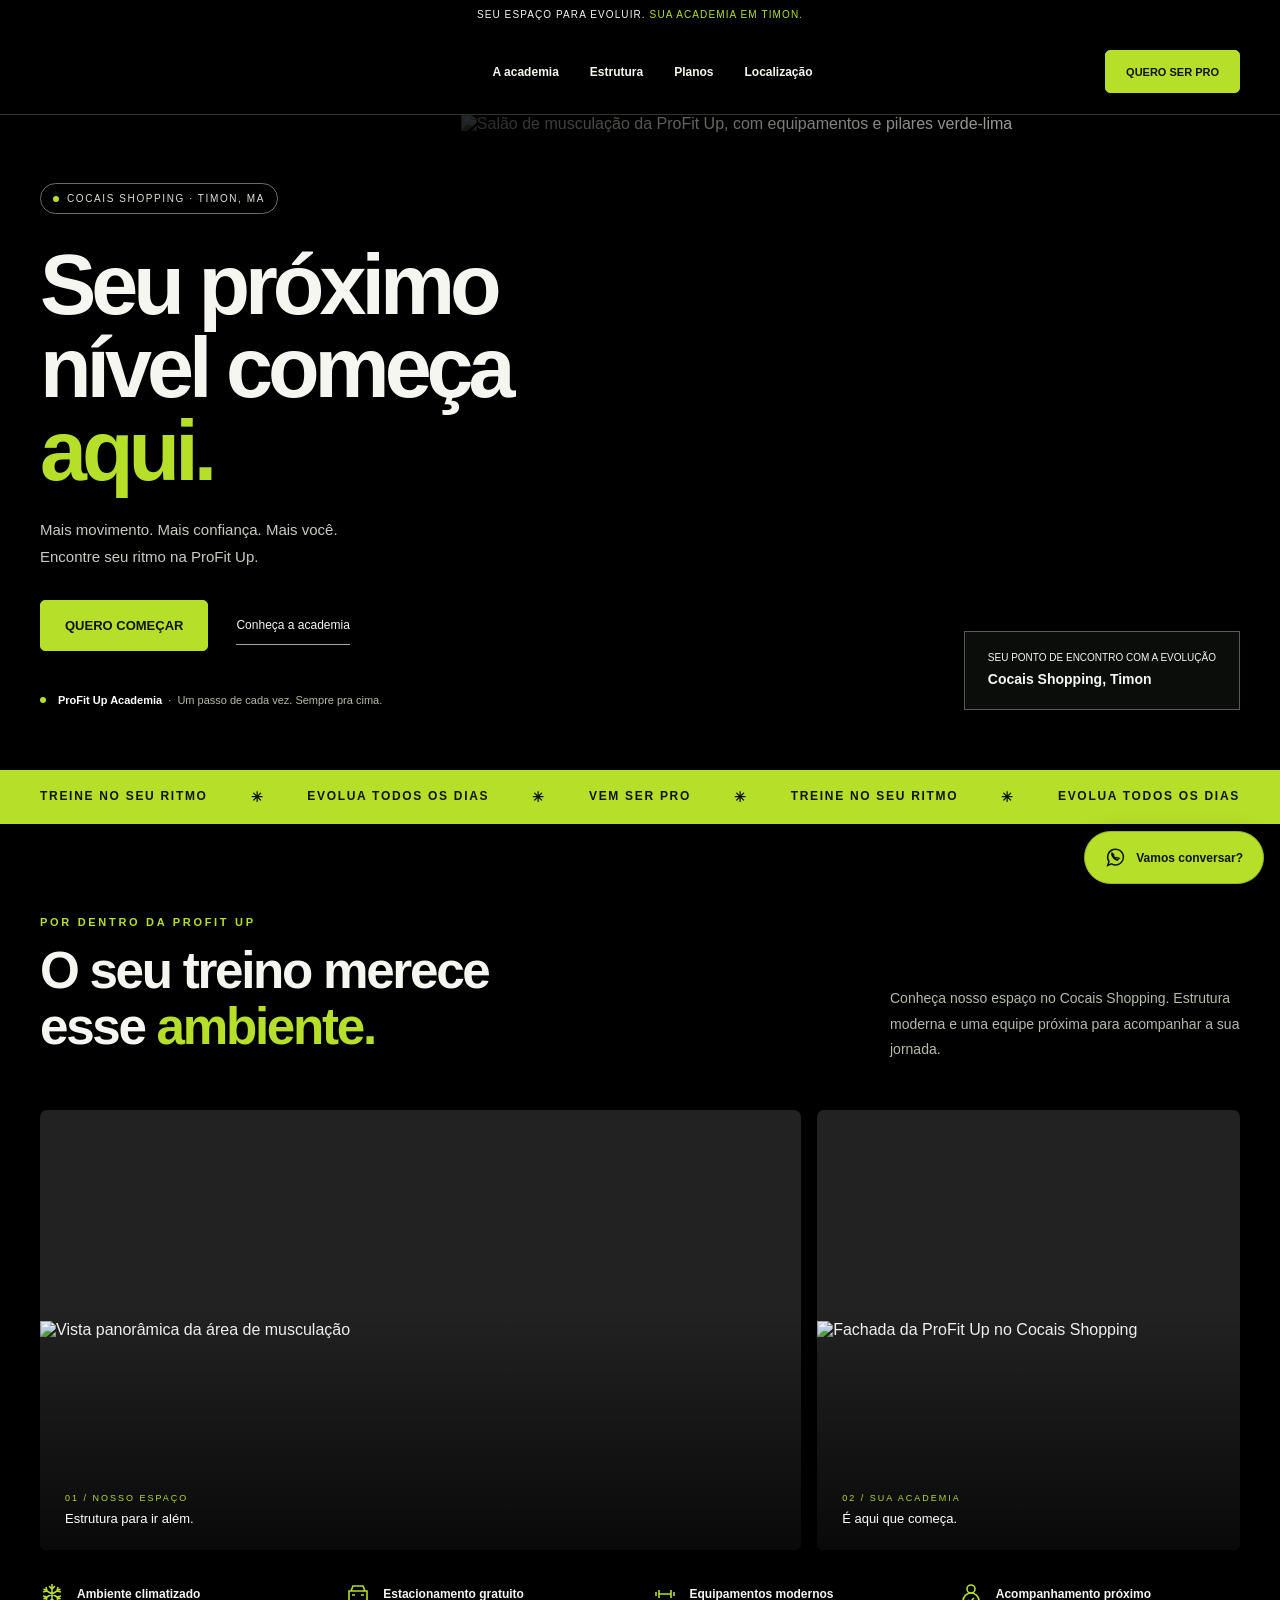
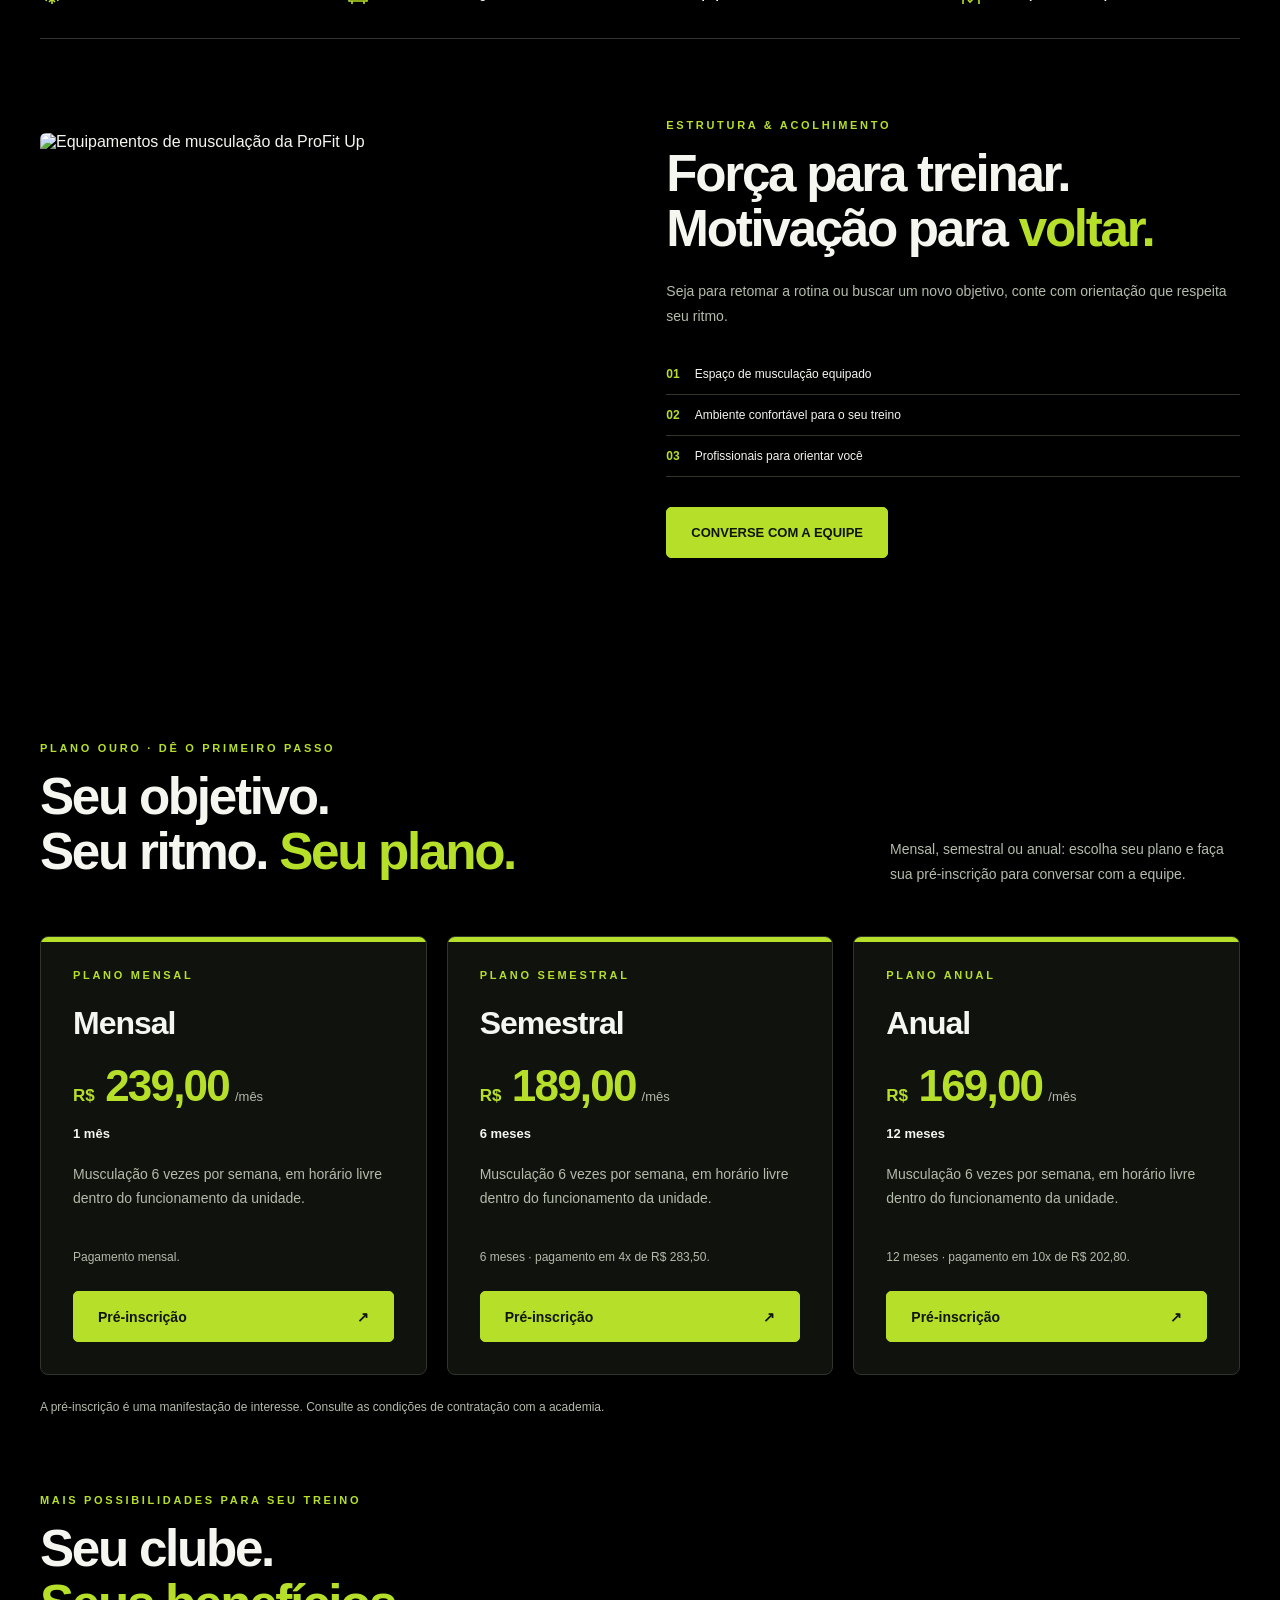
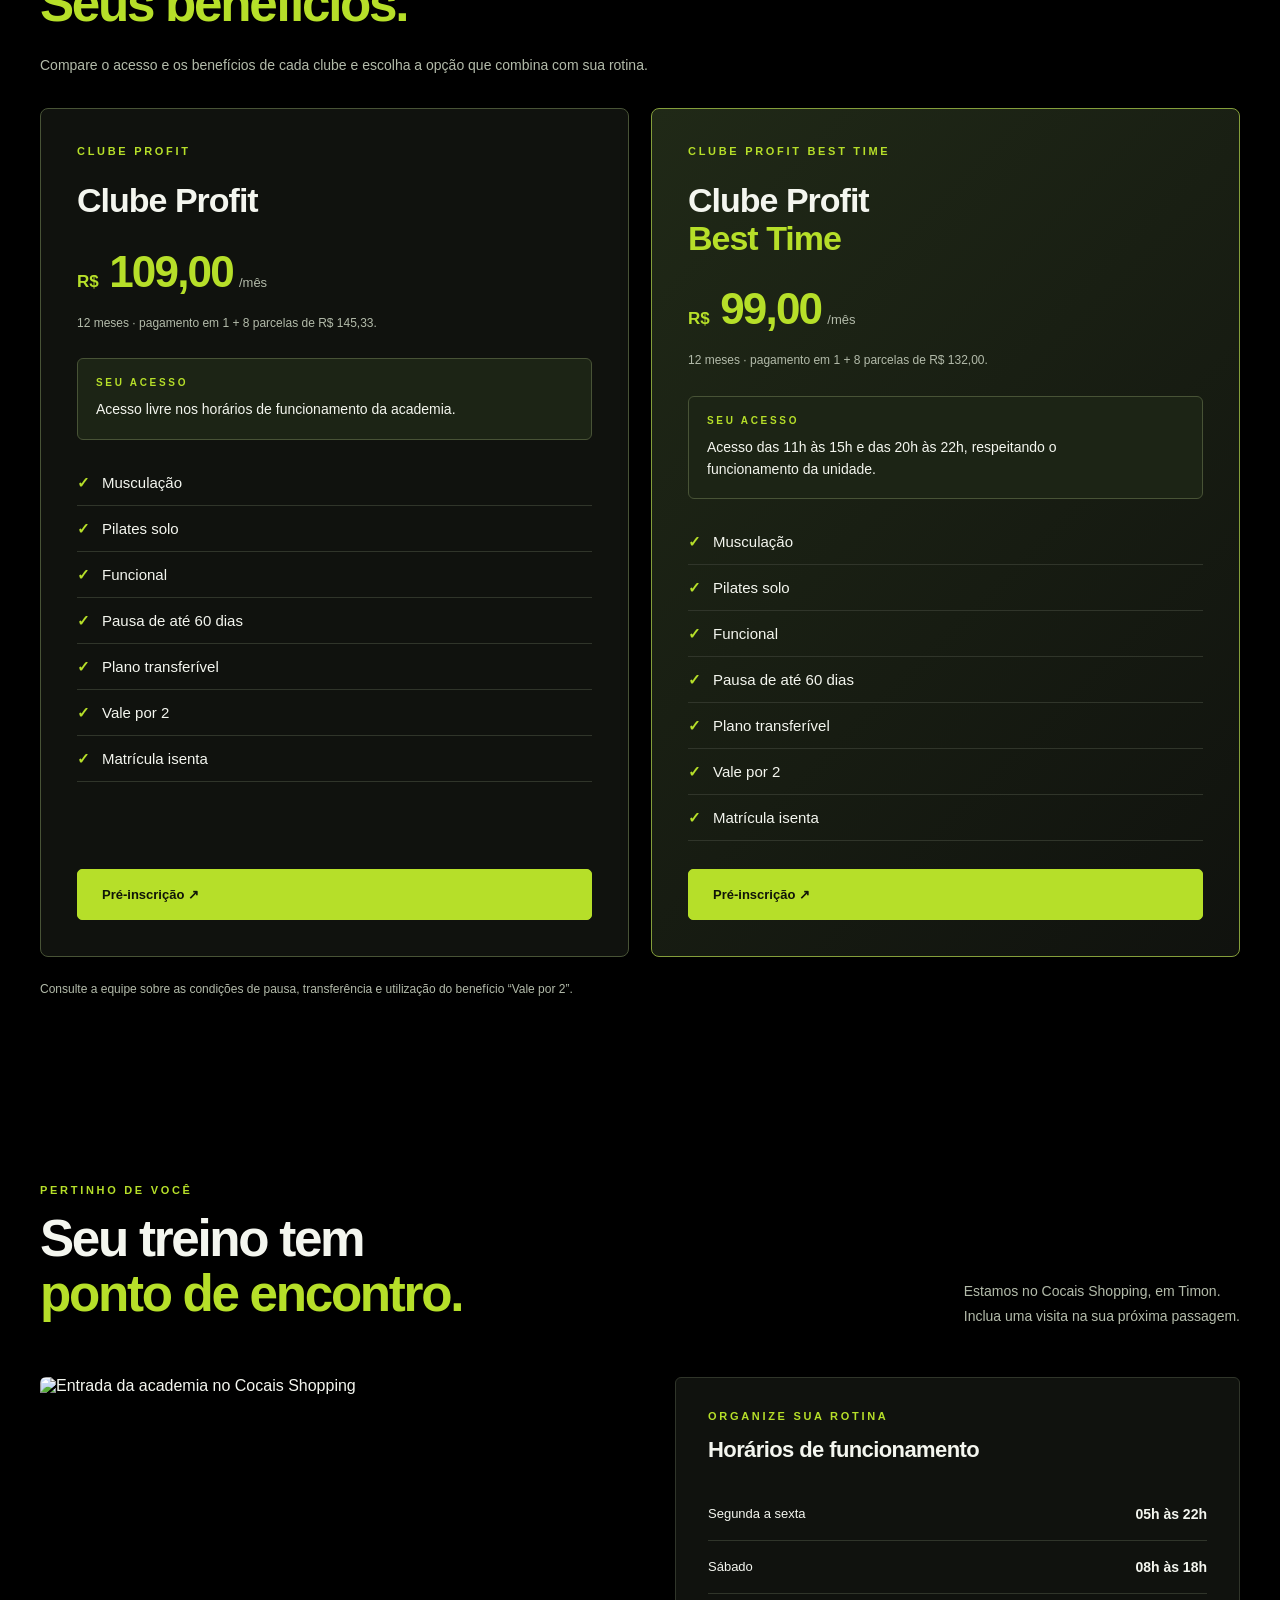
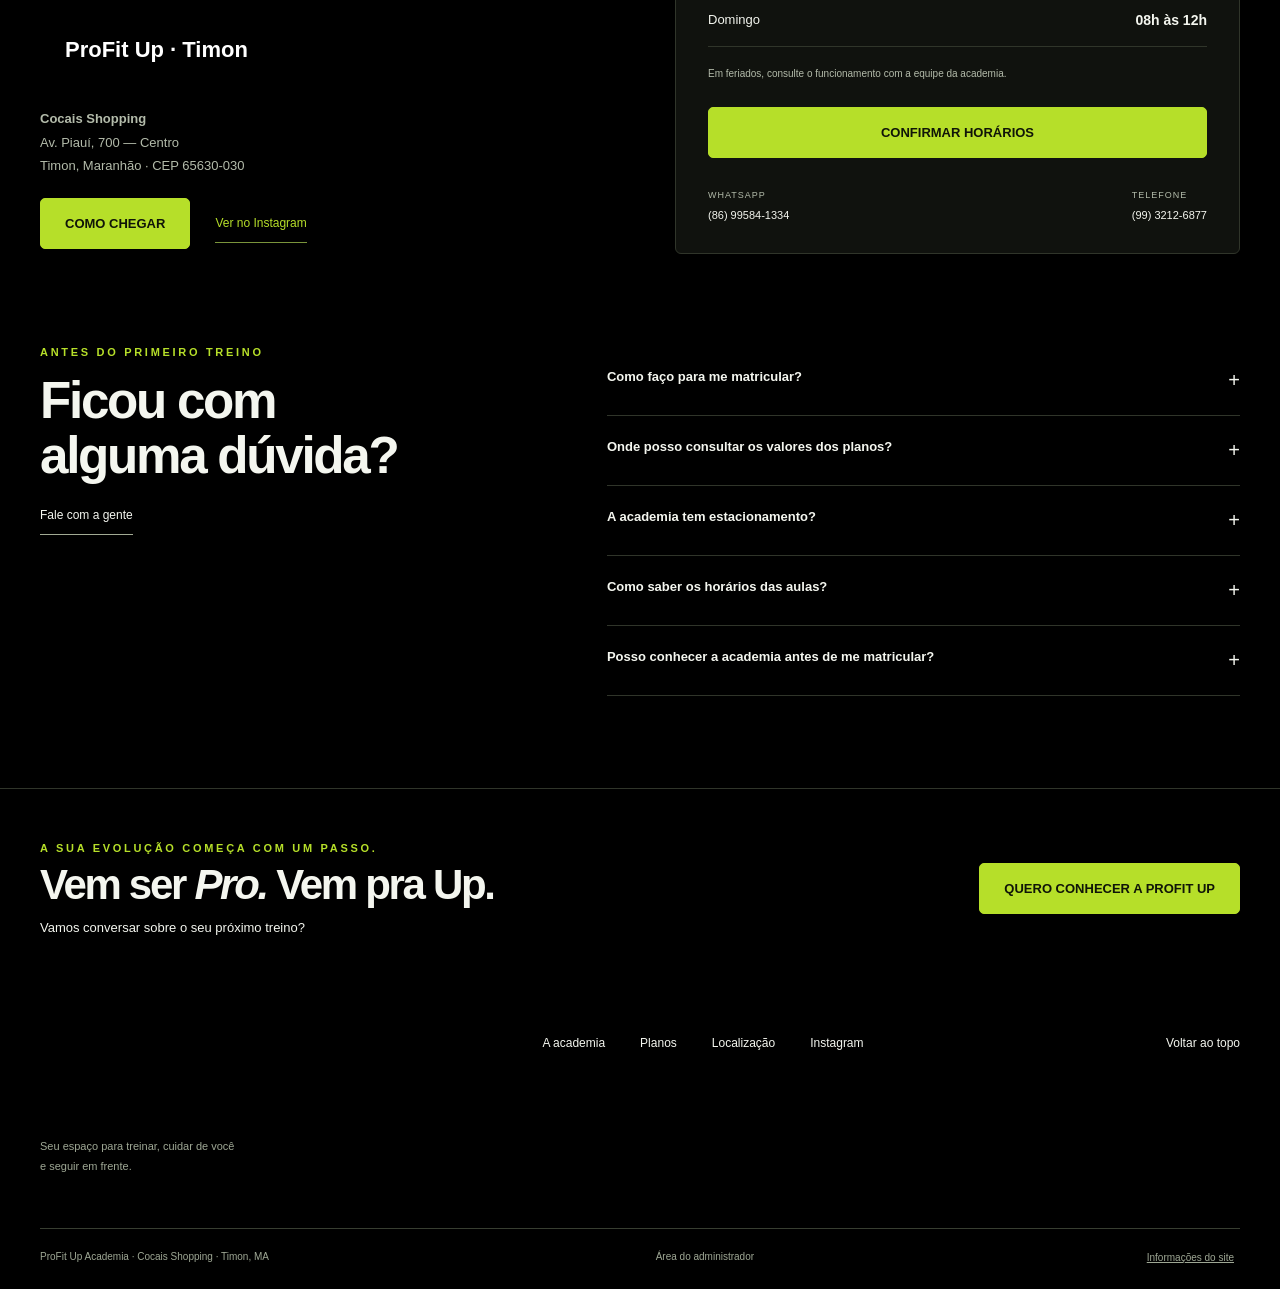
==== commit 37b439dd: "Add files via upload" ====
--- a/index.html
+++ b/index.html
@@ -1,7 +1,7 @@
 <!doctype html>
 <html lang="pt-BR">
 <head>
-<meta charset="utf-8"><meta name="viewport" content="width=device-width, initial-scale=1">
+<meta charset="utf-8"><meta name="viewport" content="width=device-width, initial-scale=1, viewport-fit=cover">
 <title>ProFit Up Academia — Seu próximo nível começa aqui | Timon</title>
 <meta name="description" content="Conheça a ProFit Up Academia no Cocais Shopping, em Timon. Veja a estrutura, a localização, os horários e fale com a equipe sobre planos.">
 <meta name="theme-color" content="#b6df29">
@@ -50,6 +50,7 @@
 .plan-price{font-size:44px;font-weight:800;letter-spacing:-1.8px;line-height:1.2;margin:8px 0 14px;color:var(--lime)}.plan-price>span{font-size:17px;letter-spacing:0}.plan-price>small{font-size:13px;font-weight:400;letter-spacing:0;color:var(--muted);margin-left:6px}.duration-card .duration{color:#f4f6ef;font-size:13px}.club-card .payment-detail{font-size:12px;margin-bottom:24px}.club-access{padding:18px;background:#1c2415;border:1px solid #485336;border-radius:6px}.club-access .eyebrow{font-size:10px}.club-access p{color:#f4f6ef;margin:10px 0 0;font-size:14px;line-height:1.6}.benefit-list{list-style:none;margin:20px 0 28px;padding:0}.benefit-list li{display:flex;gap:12px;padding:12px 0;border-bottom:1px solid var(--line);font-size:15px;line-height:1.4}.benefit-list li span{color:var(--lime);font-weight:bold}.club-card .btn{align-self:stretch;justify-content:space-between}.duration-card .price-note{line-height:1.7} @media(max-width:900px){.plan-price{font-size:38px}} @media(max-width:700px){.plan-price{font-size:44px}.benefit-list li{font-size:14px}}
 </style>
 <link rel="icon" type="image/png" href="./assets/logo-profit-up.png">
+<link rel="stylesheet" href="./mobile.css">
 </head>
 <body id="inicio">
 <div class="topline">SEU ESPAÇO PARA EVOLUIR. <span>SUA ACADEMIA EM TIMON.</span></div>
@@ -77,7 +78,12 @@
 document.querySelectorAll('[data-contact]').forEach(b=>b.addEventListener('click',()=>showDialog(contact)));
 document.querySelectorAll('dialog').forEach(d=>{d.querySelector('.close').addEventListener('click',()=>d.close());d.addEventListener('click',e=>{if(e.target===d){const r=d.getBoundingClientRect();if(e.clientX<r.left||e.clientX>r.right||e.clientY<r.top||e.clientY>r.bottom)d.close()}});d.addEventListener('close',()=>previousFocus?.focus())});
 document.getElementById('contact-form').addEventListener('submit',e=>{e.preventDefault();const name=document.getElementById('name').value.trim();const interest=document.getElementById('interest').value;const message='Olá, ProFit Up! '+(name?'Meu nome é '+name+'. ':'')+interest+'. Vim pelo site.';window.open('https://wa.me/5586995841334?text='+encodeURIComponent(message),'_blank','noopener,noreferrer')});
-const menu=document.querySelector('.menu'),nav=document.getElementById('nav');menu.addEventListener('click',()=>{const open=nav.classList.toggle('open');menu.setAttribute('aria-expanded',String(open));menu.setAttribute('aria-label',open?'Fechar menu':'Abrir menu');menu.textContent=open?'×':'☰'});nav.querySelectorAll('a').forEach(a=>a.addEventListener('click',()=>{nav.classList.remove('open');menu.setAttribute('aria-expanded','false');menu.textContent='☰'}));
+const menu=document.querySelector('.menu'),nav=document.getElementById('nav');
+function closeMenu(){nav.classList.remove('open');menu.setAttribute('aria-expanded','false');menu.setAttribute('aria-label','Abrir menu');menu.textContent='☰'}
+document.addEventListener('keydown',e=>{if(e.key==='Escape'&&nav.classList.contains('open')){closeMenu();menu.focus()}});
+document.addEventListener('click',e=>{if(!e.target.closest('header'))closeMenu()});
+window.matchMedia('(min-width: 901px)').addEventListener('change',e=>{if(e.matches)closeMenu()});
+menu.addEventListener('click',()=>{const open=nav.classList.toggle('open');menu.setAttribute('aria-expanded',String(open));menu.setAttribute('aria-label',open?'Fechar menu':'Abrir menu');menu.textContent=open?'×':'☰'});nav.querySelectorAll('a').forEach(a=>a.addEventListener('click',closeMenu));
 const lightbox=document.getElementById('lightbox');document.querySelectorAll('[data-photo]').forEach(b=>b.addEventListener('click',()=>{lightbox.querySelector('img').src=b.dataset.photo;lightbox.querySelector('img').alt=b.dataset.caption;lightbox.querySelector('p').textContent=b.dataset.caption;showDialog(lightbox)}));
 document.getElementById('info-open').addEventListener('click',()=>showDialog(document.getElementById('information')));
 
--- a/mobile.css
+++ b/mobile.css
@@ -0,0 +1,48 @@
+/* Ajustes responsivos compartilhados com a versão para computador. */
+img{max-width:100%} .wrap>*{min-width:0}
+button,a,input,select{touch-action:manipulation}
+dialog{max-height:calc(100dvh - 32px);overscroll-behavior:contain}
+body:has(dialog[open]){overflow:hidden}
+.close{width:44px;height:44px;display:grid;place-items:center;right:4px;top:4px}
+input,select{min-height:48px;font-size:16px}
+.menu{min-width:44px;min-height:44px}
+.float-contact{bottom:calc(16px + env(safe-area-inset-bottom));right:max(16px,env(safe-area-inset-right))}
+@media(max-width:900px){
+ html{scroll-padding-top:88px}
+ .nav{height:76px;gap:12px}.nav .btn{margin-left:auto;font-size:10px;gap:8px;padding:12px;min-height:44px}
+ .menu{display:block;color:inherit}
+ .nav-links{display:none;position:absolute;top:76px;left:0;right:0;background:var(--paper);padding:12px 24px 20px;border-bottom:1px solid var(--line);max-height:calc(100dvh - 90px);overflow-y:auto;gap:0;flex-direction:column;box-shadow:0 16px 24px #0005}
+ .nav-links.open{display:flex}.nav-links a{padding:15px 4px;min-height:48px;font-size:14px}
+ .duration-grid{grid-template-columns:1fr}.duration-card{padding:28px}.duration-card h3{margin-top:14px}
+ .clubs-grid{gap:16px}.club-card{padding:24px}.plan-price{font-size:40px}
+ .hero-actions,.local-links{flex-wrap:wrap}
+}
+@media(max-width:700px){
+ .wrap{width:calc(100% - 36px)}
+ .topline{line-height:1.5;font-size:9px;padding:8px 12px}
+ .hero{min-height:0}.hero-inner{padding:42px 0 44px}
+ h1{font-size:clamp(40px,10.7vw,62px);letter-spacing:-2px;line-height:1.02;overflow-wrap:break-word}
+ h2{font-size:clamp(30px,8.6vw,38px)}
+ .hero p{font-size:15px;max-width:360px}.hero-actions{gap:12px 20px;align-items:stretch}
+ .hero-actions .btn{width:100%;font-size:12px}.hero-actions .text-link{font-size:13px;min-height:44px;display:inline-flex;align-items:center}
+ .hero-bottom{flex-wrap:wrap;line-height:1.7;margin-top:28px}
+ .location-tag{font-size:9px;letter-spacing:1px;max-width:100%}
+ .ticker-inner{width:auto;white-space:normal;flex-wrap:wrap;justify-content:center;gap:12px 20px;line-height:1.5;text-align:center}
+ .amenity{line-height:1.5}.amenity svg{flex-shrink:0}
+ .club-card h3{font-size:30px}.club-card .btn{min-height:50px}
+ .duration-card,.club-card{padding:26px 22px}.plan-price{font-size:42px;letter-spacing:-1.5px}
+ .local-links{gap:12px 18px}.local-links .btn{width:100%}
+ .hours{padding:24px 20px}.hours-row{gap:12px}.hours-row b{white-space:nowrap}
+ .contact-mini{flex-wrap:wrap;gap:20px}.contact-mini a{display:inline-flex;align-items:center;min-height:44px;font-size:14px}
+ .footer-links a,.footer-bottom a,.footer-bottom button{min-height:44px;display:inline-flex;align-items:center}
+ .footer-bottom{padding-bottom:76px}.footer-bottom>span{display:block}
+ dialog{padding:42px 22px 24px;width:calc(100% - 24px);margin:auto}dialog h2{font-size:29px}
+ form small{font-size:12px}dialog p{font-size:14px}.selected-plan{overflow-wrap:anywhere}
+ .last-call h2{font-size:clamp(29px,8vw,36px)}.last-call .btn{width:100%;font-size:11px;gap:10px}
+}
+@media(max-width:360px){
+ .wrap{width:calc(100% - 28px)}.logo{width:100px}.logo .brand-logo{width:124px;height:124px}
+ .nav{gap:6px}.nav .btn{font-size:8px;padding:10px 8px}.eyebrow{letter-spacing:1.8px}
+ .amenities{grid-template-columns:1fr}.plan-price{font-size:38px}
+}
+@media(prefers-reduced-motion:reduce){html{scroll-behavior:auto}*,*::before,*::after{transition:none!important;animation:none!important}}
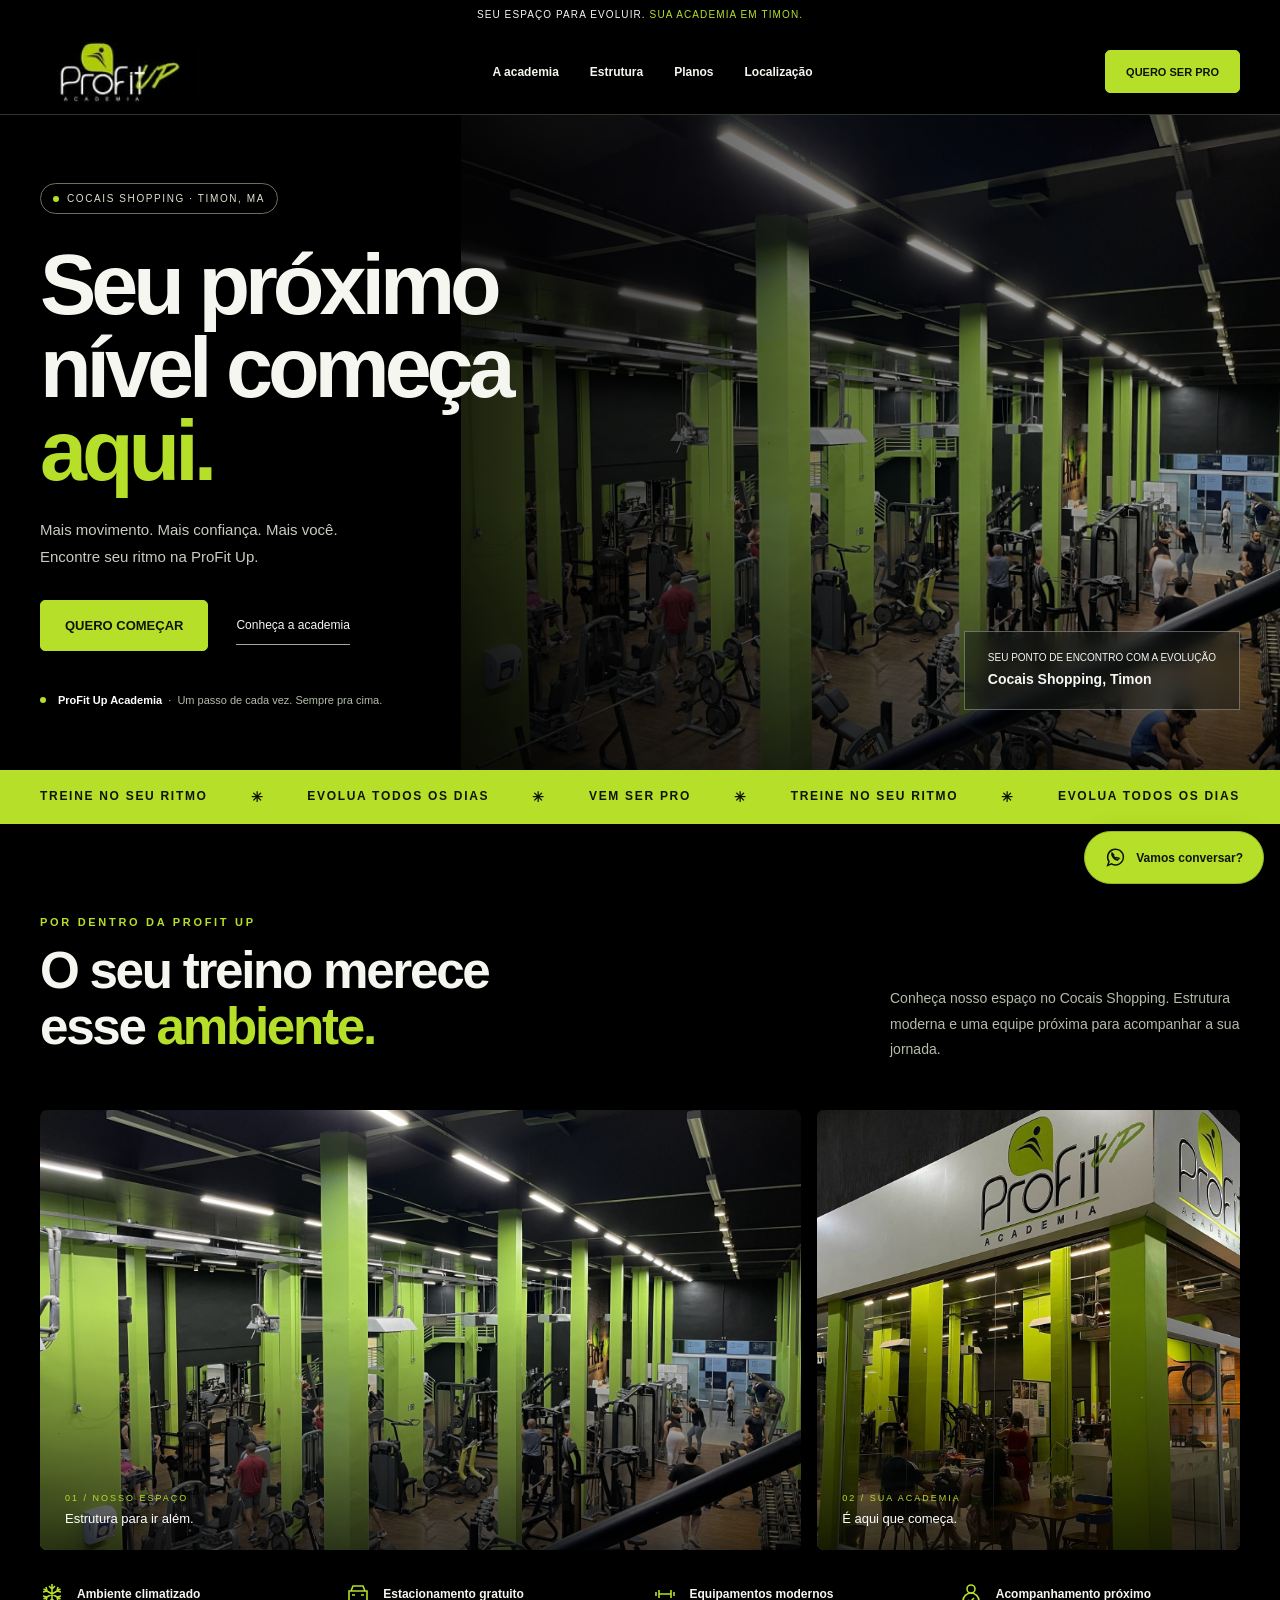
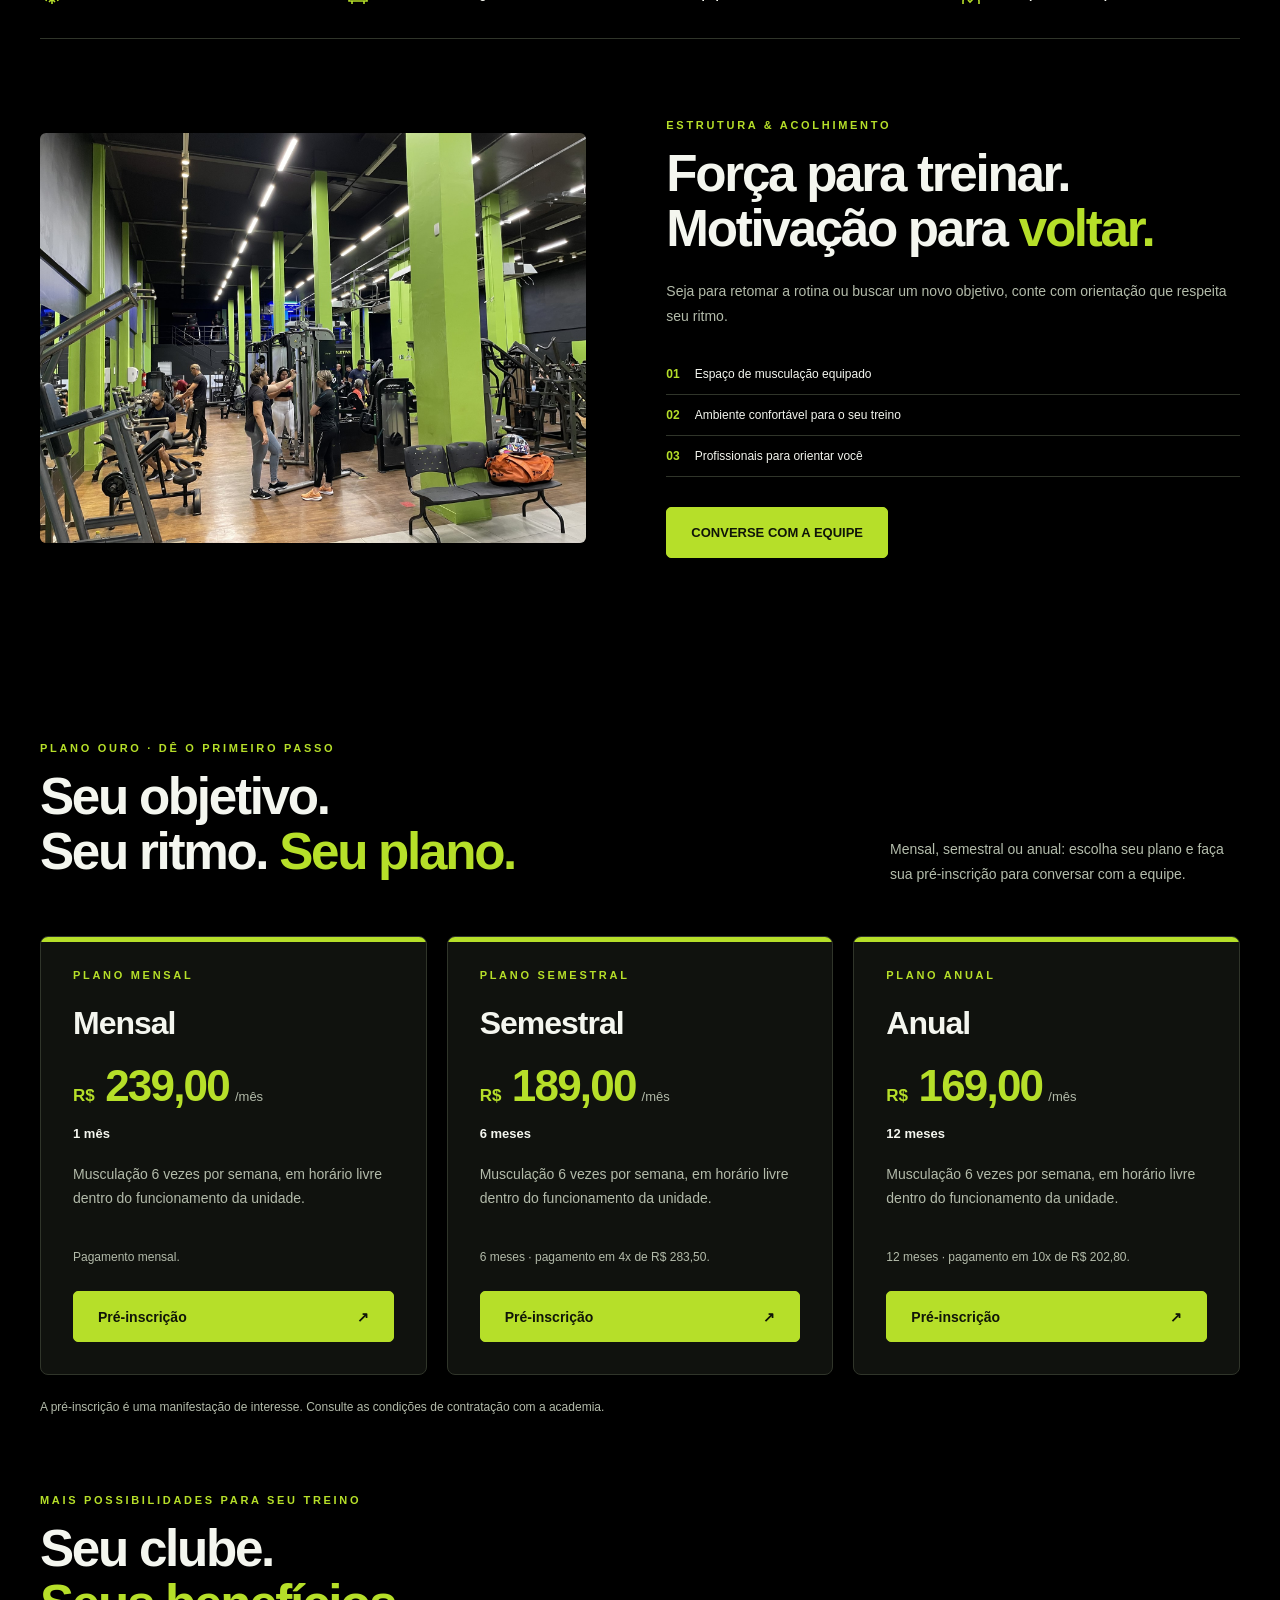
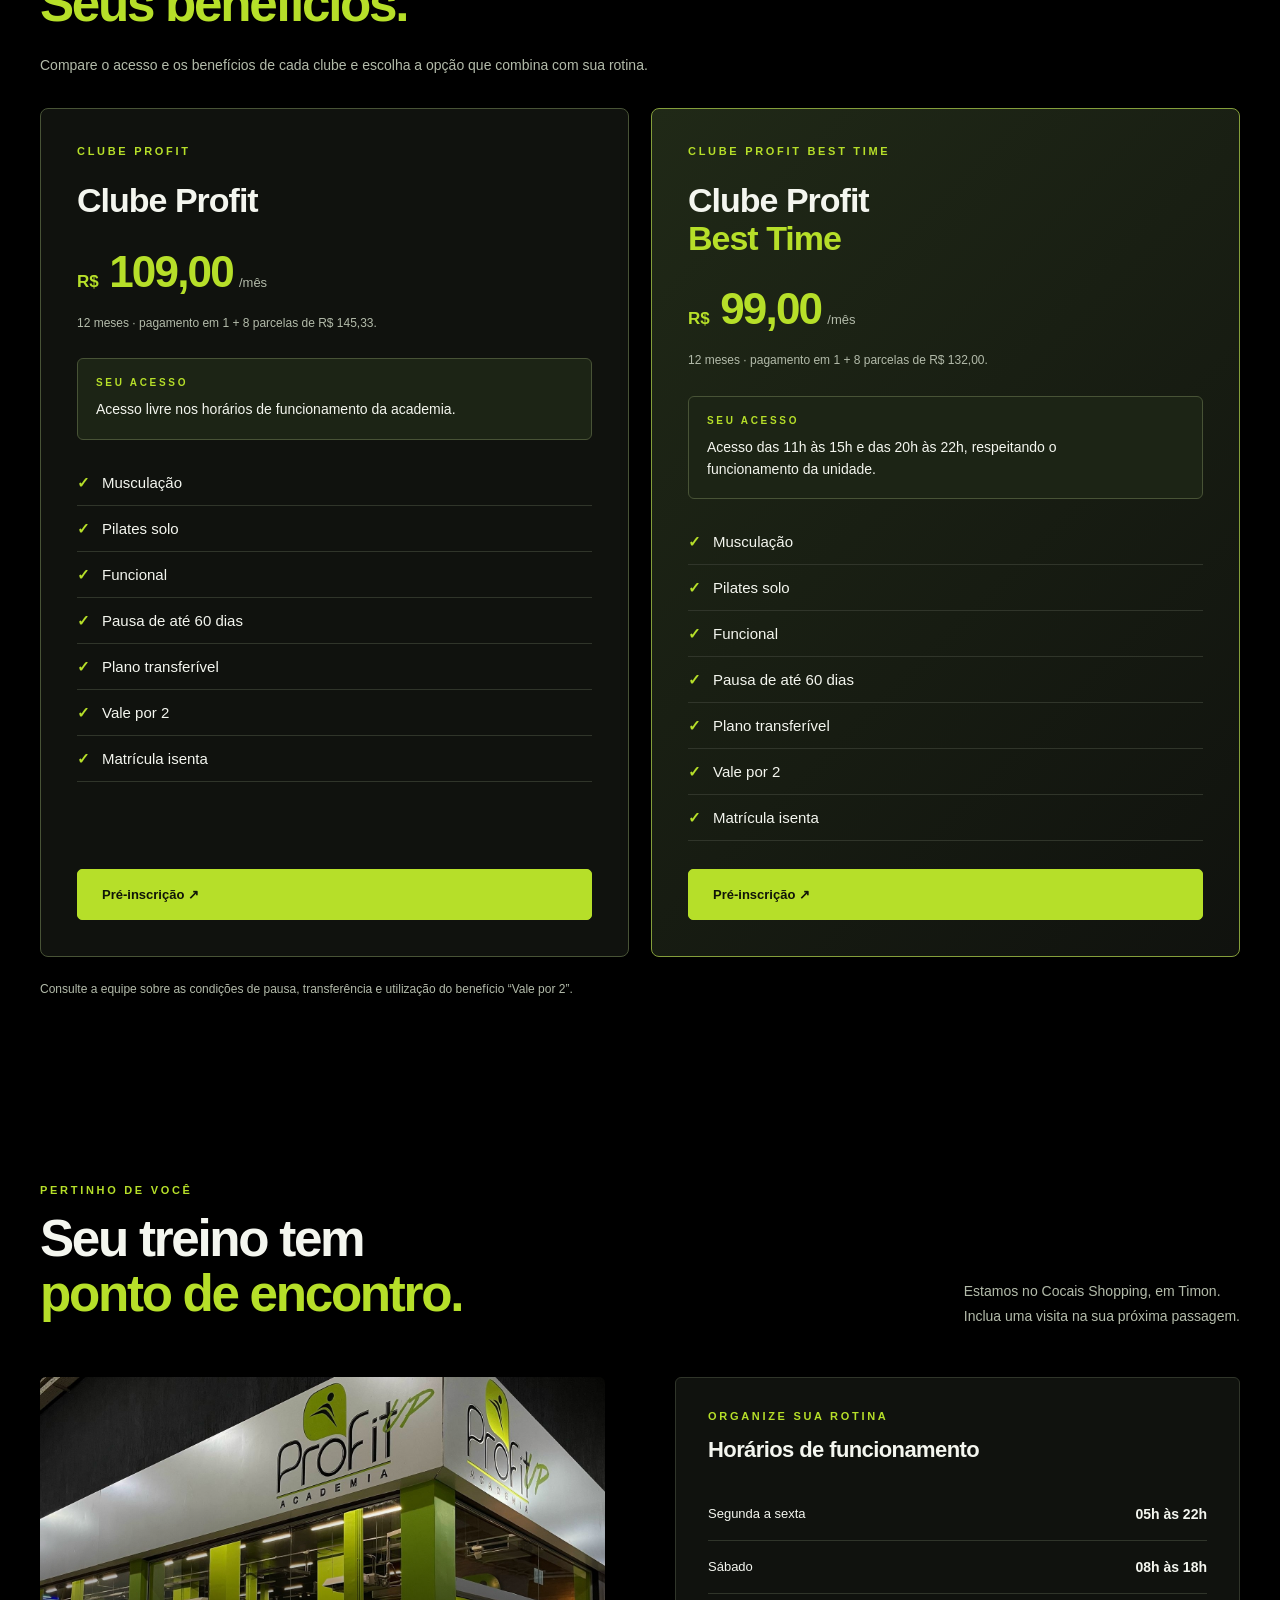
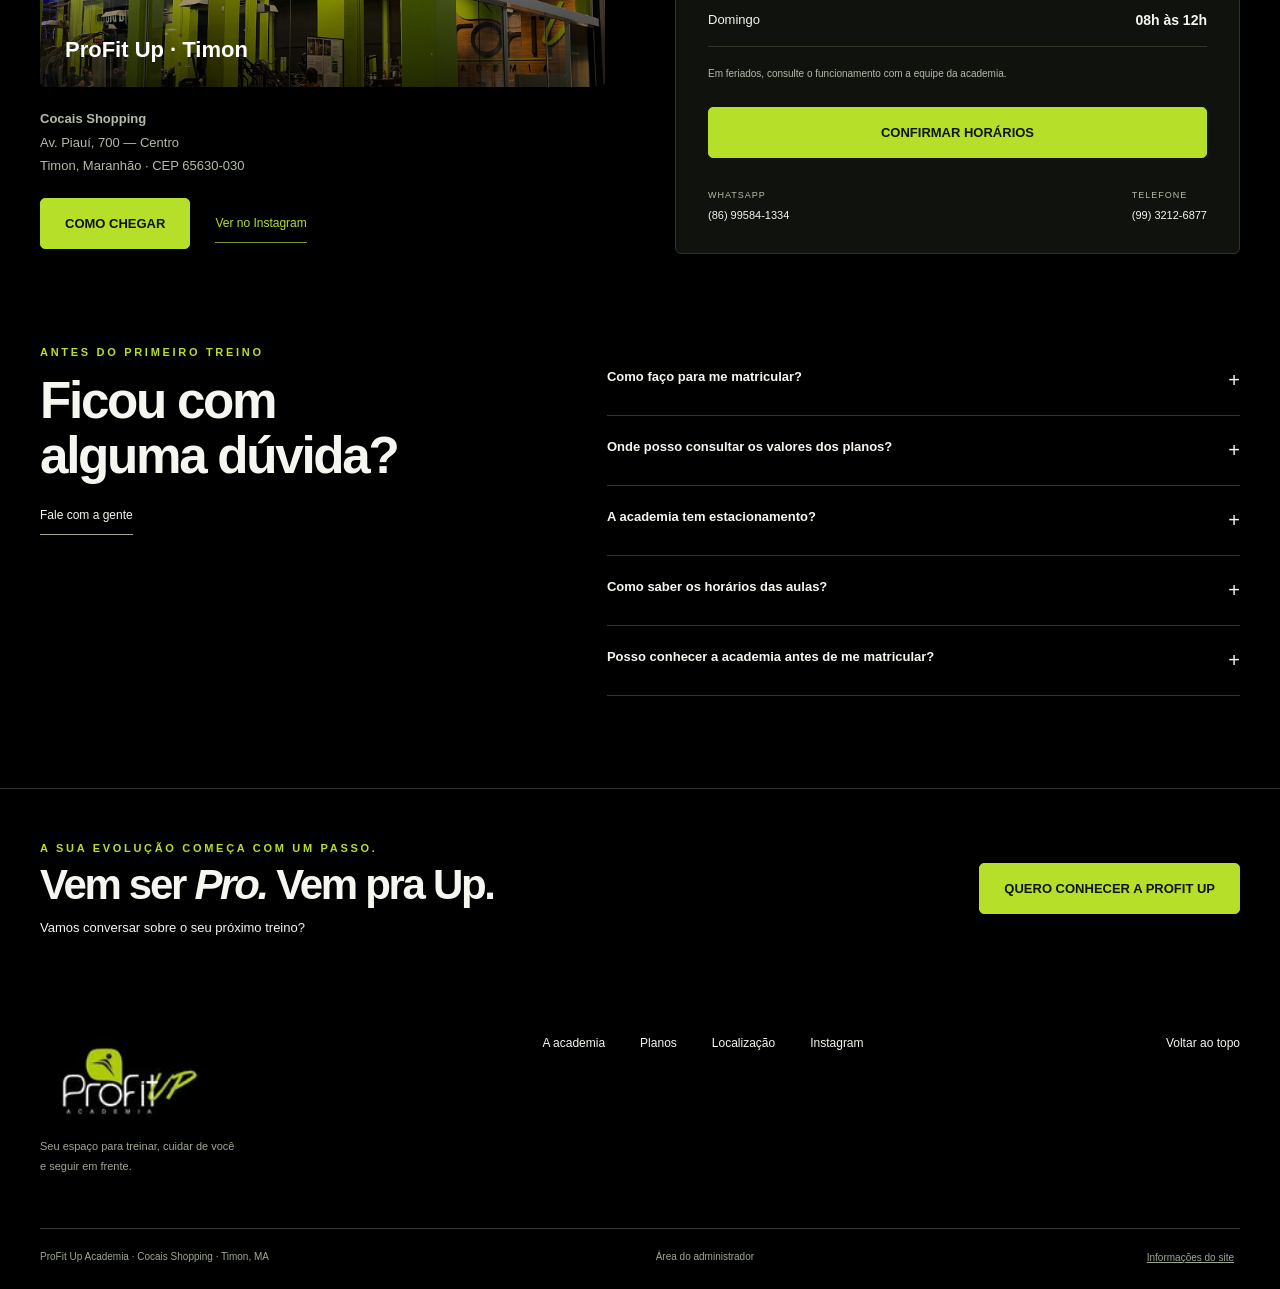
==== commit 29d924f2: "Add files via upload" ====
--- a/index.html
+++ b/index.html
@@ -50,14 +50,14 @@
 .plan-price{font-size:44px;font-weight:800;letter-spacing:-1.8px;line-height:1.2;margin:8px 0 14px;color:var(--lime)}.plan-price>span{font-size:17px;letter-spacing:0}.plan-price>small{font-size:13px;font-weight:400;letter-spacing:0;color:var(--muted);margin-left:6px}.duration-card .duration{color:#f4f6ef;font-size:13px}.club-card .payment-detail{font-size:12px;margin-bottom:24px}.club-access{padding:18px;background:#1c2415;border:1px solid #485336;border-radius:6px}.club-access .eyebrow{font-size:10px}.club-access p{color:#f4f6ef;margin:10px 0 0;font-size:14px;line-height:1.6}.benefit-list{list-style:none;margin:20px 0 28px;padding:0}.benefit-list li{display:flex;gap:12px;padding:12px 0;border-bottom:1px solid var(--line);font-size:15px;line-height:1.4}.benefit-list li span{color:var(--lime);font-weight:bold}.club-card .btn{align-self:stretch;justify-content:space-between}.duration-card .price-note{line-height:1.7} @media(max-width:900px){.plan-price{font-size:38px}} @media(max-width:700px){.plan-price{font-size:44px}.benefit-list li{font-size:14px}}
 </style>
 <link rel="icon" type="image/png" href="./assets/logo-profit-up.png">
-<link rel="stylesheet" href="./mobile.css">
+<link rel="stylesheet" href="./mobile.css?v=20261021-2">
 </head>
 <body id="inicio">
 <div class="topline">SEU ESPAÇO PARA EVOLUIR. <span>SUA ACADEMIA EM TIMON.</span></div>
 <header><div class="wrap nav"><a href="#inicio" class="logo" aria-label="ProFit Up, início"><img class="brand-logo" src="./assets/logo-profit-up.png" alt="ProFit Up Academia" width="150" height="150"></a><nav class="nav-links" id="nav" aria-label="Navegação principal"><a href="#academia">A academia</a><a href="#estrutura">Estrutura</a><a href="#planos">Planos</a><a href="#localizacao">Localização</a></nav><button class="btn" data-contact>QUERO SER PRO </button><button class="menu" aria-label="Abrir menu" aria-expanded="false" aria-controls="nav">☰</button></div></header>
 <main>
 <section class="hero"><img class="hero-photo" src="./assets/academia-2.jpg" alt="Salão de musculação da ProFit Up, com equipamentos e pilares verde-lima" fetchpriority="high"><div class="wrap hero-inner"><div class="location-tag"><span class="dot"></span> COCAIS SHOPPING · TIMON, MA</div><h1>Seu próximo<br>nível começa<br><em>aqui.</em></h1><p>Mais movimento. Mais confiança. Mais você.<br>Encontre seu ritmo na ProFit Up.</p><div class="hero-actions"><button class="btn" data-contact>QUERO COMEÇAR </button><a href="#academia" class="text-link">Conheça a academia </a></div><div class="hero-bottom"><span class="dot"></span><span><strong>ProFit Up Academia</strong> &nbsp;·&nbsp; Um passo de cada vez. Sempre pra cima.</span></div><div class="photo-label">SEU PONTO DE ENCONTRO COM A EVOLUÇÃO<b>Cocais Shopping, Timon </b></div></div></section>
-<div class="ticker"><div class="wrap ticker-inner">TREINE NO SEU RITMO <span>✳</span> EVOLUA TODOS OS DIAS <span>✳</span> VEM SER PRO <span>✳</span> TREINE NO SEU RITMO <span>✳</span> EVOLUA TODOS OS DIAS</div></div>
+<div class="ticker"><div class="wrap ticker-inner"><span class="ticker-phrase">TREINE NO SEU RITMO</span><span class="ticker-separator" aria-hidden="true">✳</span><span class="ticker-phrase">EVOLUA TODOS OS DIAS</span><span class="ticker-separator" aria-hidden="true">✳</span><span class="ticker-phrase">VEM SER PRO</span><span class="ticker-separator" aria-hidden="true">✳</span><span class="ticker-phrase">TREINE NO SEU RITMO</span><span class="ticker-separator" aria-hidden="true">✳</span><span class="ticker-phrase">EVOLUA TODOS OS DIAS</span></div></div>
 <section class="section" id="academia"><div class="wrap"><div class="section-head"><div><span class="eyebrow green">POR DENTRO DA PROFIT UP</span><h2>O seu treino merece<br>esse <em>ambiente.</em></h2></div><p>Conheça nosso espaço no Cocais Shopping. Estrutura moderna e uma equipe próxima para acompanhar a sua jornada.</p></div><div class="gallery"><button data-photo="./assets/academia-2.jpg" data-caption="Área de musculação — ProFit Up Academia" aria-label="Ampliar foto da área de musculação"><img src="./assets/academia-2.jpg" alt="Vista panorâmica da área de musculação" loading="lazy"><span class="gallery-caption"><span><small>01 / NOSSO ESPAÇO</small>Estrutura para ir além.</span></span></button><button data-photo="./assets/academia-1.jpg" data-caption="Entrada da ProFit Up no Cocais Shopping" aria-label="Ampliar foto da entrada da academia"><img src="./assets/academia-1.jpg" alt="Fachada da ProFit Up no Cocais Shopping" loading="lazy"><span class="gallery-caption"><span><small>02 / SUA ACADEMIA</small>É aqui que começa.</span></span></button></div>
 <div class="amenities"><div class="amenity"><svg viewBox="0 0 24 24"><path d="M12 2v20M3.5 7l17 10M3.5 17l17-10M9 4l3 3 3-3M9 20l3-3 3 3M3 10l4-1-1-4M18 19l-1-4 4-1M3 14l4 1-1 4M18 5l-1 4 4 1"/></svg>Ambiente climatizado</div><div class="amenity"><svg viewBox="0 0 24 24"><path d="M3 9h18v10H3zM5 9l2-5h10l2 5M6 19v3M18 19v3M6 13h3M15 13h3"/></svg>Estacionamento gratuito</div><div class="amenity"><svg viewBox="0 0 24 24"><path d="M6 8v8M3 10v4M18 8v8M21 10v4M6 12h12"/></svg>Equipamentos modernos</div><div class="amenity"><svg viewBox="0 0 24 24"><circle cx="12" cy="7" r="4"/><path d="M4 22v-3a8 8 0 0116 0v3M9 18l2 2 4-4"/></svg>Acompanhamento próximo</div></div>
 <div class="training" id="estrutura"><img src="./assets/academia-3.jpg" alt="Equipamentos de musculação da ProFit Up" loading="lazy"><div><span class="eyebrow green">ESTRUTURA & ACOLHIMENTO</span><h2>Força para treinar.<br>Motivação para <em>voltar.</em></h2><p>Seja para retomar a rotina ou buscar um novo objetivo, conte com orientação que respeita seu ritmo.</p><ul class="training-list"><li><b>01</b> Espaço de musculação equipado</li><li><b>02</b> Ambiente confortável para o seu treino</li><li><b>03</b> Profissionais para orientar você</li></ul><button class="btn dark" data-contact>CONVERSE COM A EQUIPE </button></div></div></div></section>
--- a/mobile.css
+++ b/mobile.css
@@ -46,3 +46,13 @@
  .amenities{grid-template-columns:1fr}.plan-price{font-size:38px}
 }
 @media(prefers-reduced-motion:reduce){html{scroll-behavior:auto}*,*::before,*::after{transition:none!important;animation:none!important}}
+
+/* Cada frase é mantida inteira, inclusive em telas estreitas. */
+.ticker .ticker-phrase{font-size:inherit;white-space:nowrap}
+.ticker .ticker-separator{flex-shrink:0}
+@media(max-width:1000px){
+ .ticker .ticker-inner{display:grid;grid-template-columns:repeat(2,minmax(0,1fr));width:calc(100% - 28px);max-width:700px;margin-inline:auto;gap:14px 8px;padding:20px 0;white-space:normal;text-align:center;line-height:1.5;font-size:clamp(9px,2.5vw,12px);letter-spacing:1px}
+ .ticker .ticker-separator{display:none}
+ .ticker .ticker-phrase{min-width:0;white-space:normal;overflow-wrap:normal}
+ .ticker .ticker-phrase:last-child{grid-column:1 / -1}
+}
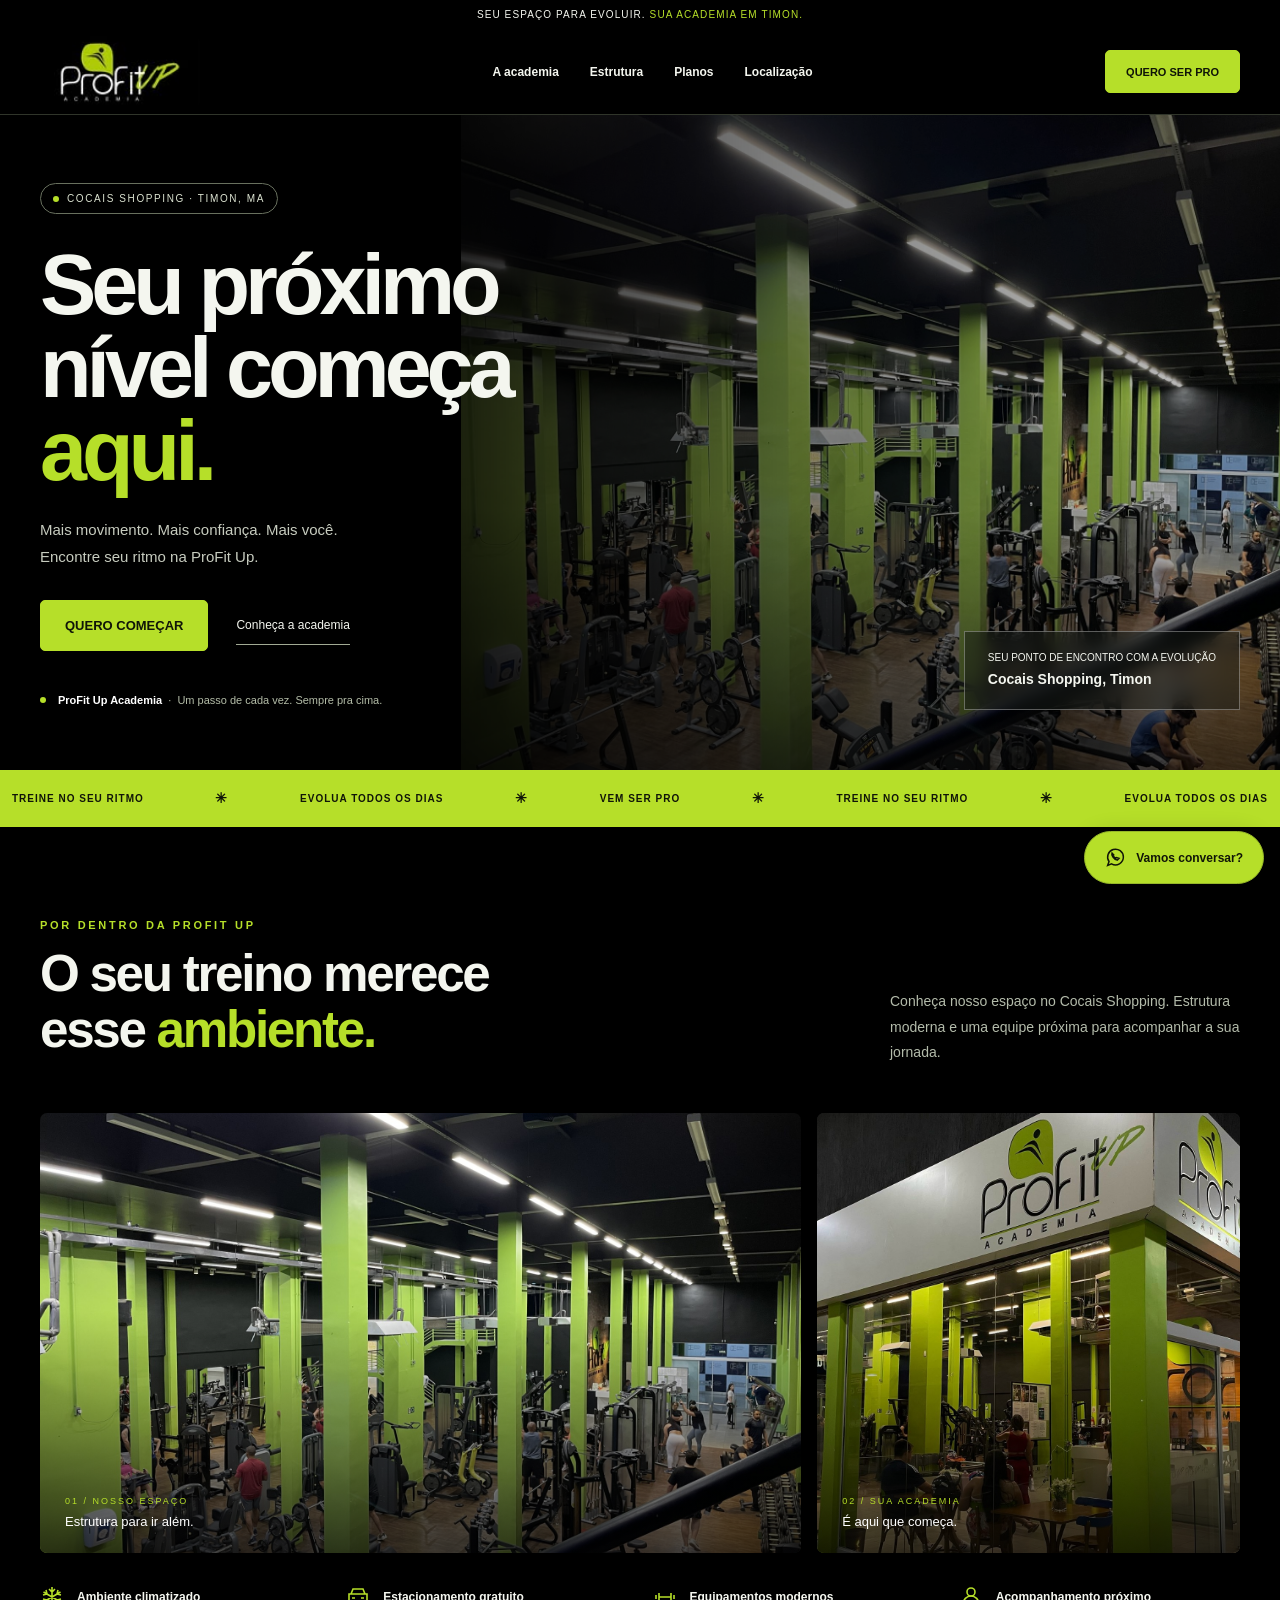
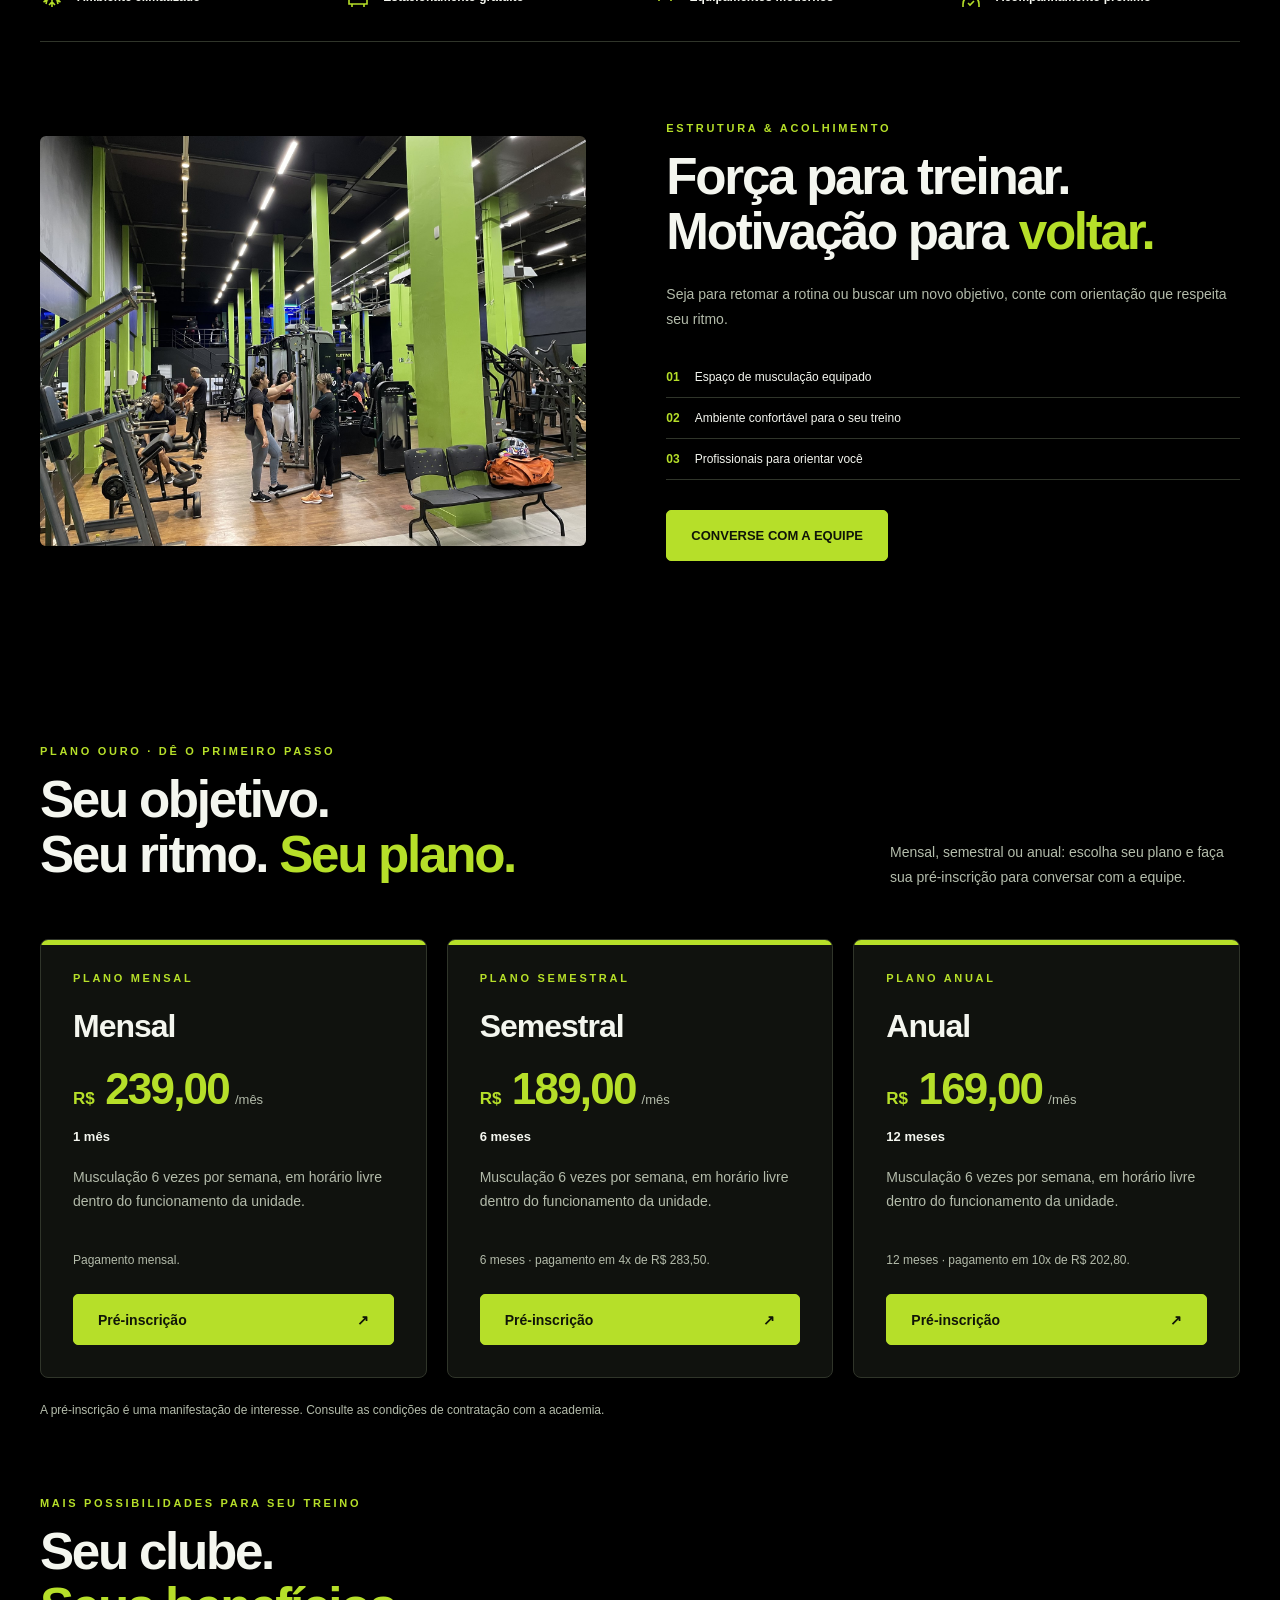
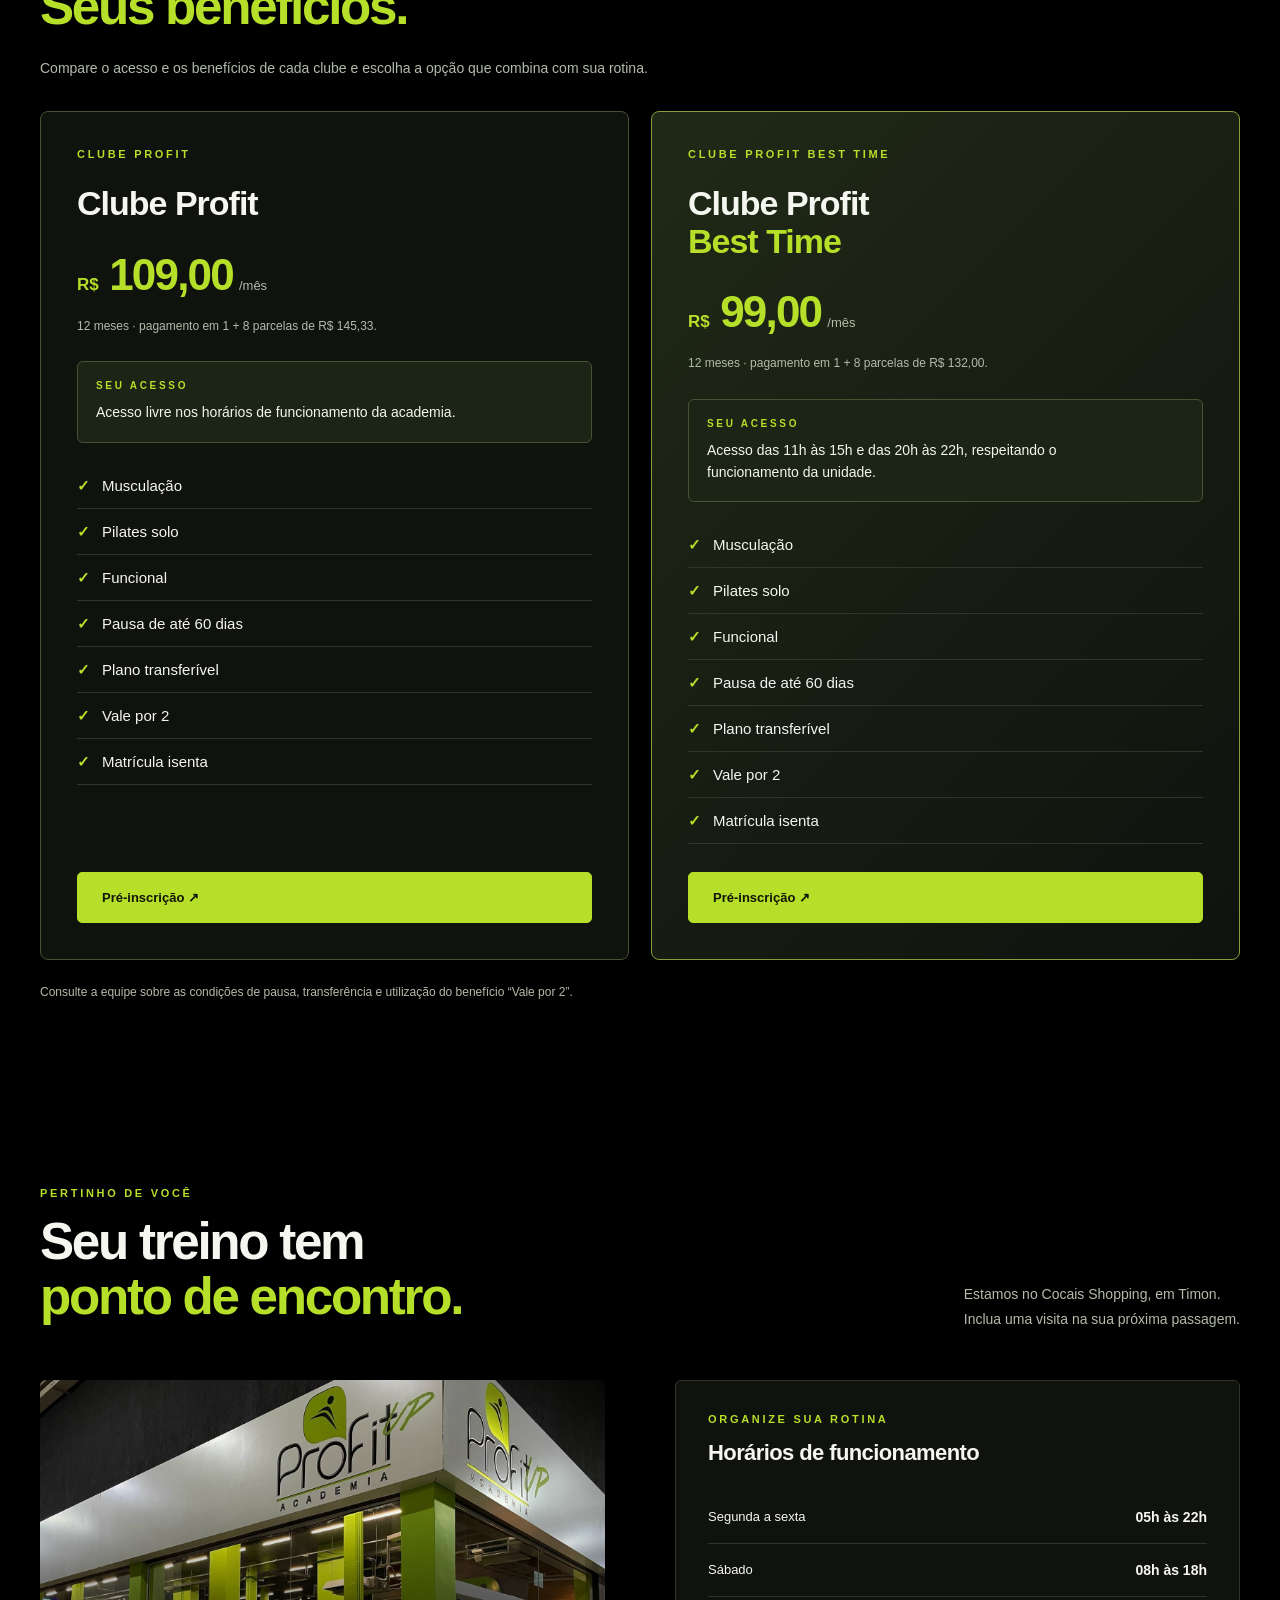
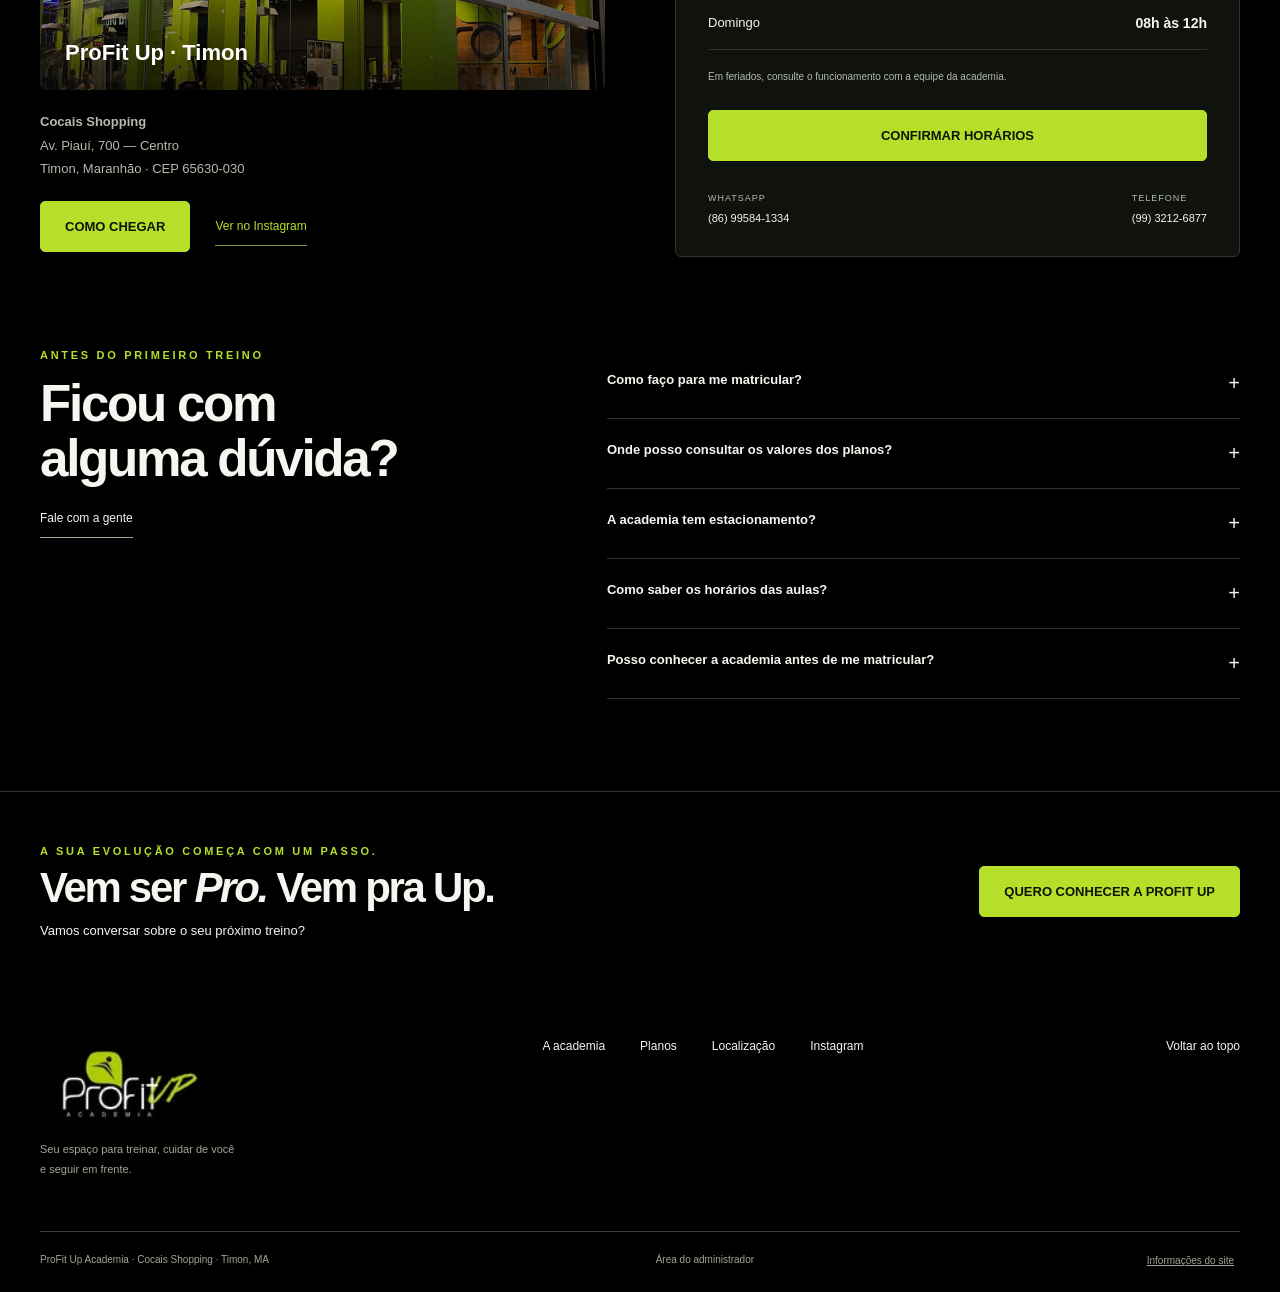
==== commit 11caed13: "Add files via upload" ====
--- a/index.html
+++ b/index.html
@@ -50,7 +50,7 @@
 .plan-price{font-size:44px;font-weight:800;letter-spacing:-1.8px;line-height:1.2;margin:8px 0 14px;color:var(--lime)}.plan-price>span{font-size:17px;letter-spacing:0}.plan-price>small{font-size:13px;font-weight:400;letter-spacing:0;color:var(--muted);margin-left:6px}.duration-card .duration{color:#f4f6ef;font-size:13px}.club-card .payment-detail{font-size:12px;margin-bottom:24px}.club-access{padding:18px;background:#1c2415;border:1px solid #485336;border-radius:6px}.club-access .eyebrow{font-size:10px}.club-access p{color:#f4f6ef;margin:10px 0 0;font-size:14px;line-height:1.6}.benefit-list{list-style:none;margin:20px 0 28px;padding:0}.benefit-list li{display:flex;gap:12px;padding:12px 0;border-bottom:1px solid var(--line);font-size:15px;line-height:1.4}.benefit-list li span{color:var(--lime);font-weight:bold}.club-card .btn{align-self:stretch;justify-content:space-between}.duration-card .price-note{line-height:1.7} @media(max-width:900px){.plan-price{font-size:38px}} @media(max-width:700px){.plan-price{font-size:44px}.benefit-list li{font-size:14px}}
 </style>
 <link rel="icon" type="image/png" href="./assets/logo-profit-up.png">
-<link rel="stylesheet" href="./mobile.css?v=20261021-2">
+<link rel="stylesheet" href="./mobile.css?v=20261021-3">
 </head>
 <body id="inicio">
 <div class="topline">SEU ESPAÇO PARA EVOLUIR. <span>SUA ACADEMIA EM TIMON.</span></div>
--- a/mobile.css
+++ b/mobile.css
@@ -47,12 +47,11 @@
 }
 @media(prefers-reduced-motion:reduce){html{scroll-behavior:auto}*,*::before,*::after{transition:none!important;animation:none!important}}
 
-/* Cada frase é mantida inteira, inclusive em telas estreitas. */
-.ticker .ticker-phrase{font-size:inherit;white-space:nowrap}
+/* Faixa igual à versão desktop, inteira em uma única linha. */
+.ticker .ticker-phrase{font-size:inherit;white-space:nowrap;flex-shrink:0}
 .ticker .ticker-separator{flex-shrink:0}
-@media(max-width:1000px){
- .ticker .ticker-inner{display:grid;grid-template-columns:repeat(2,minmax(0,1fr));width:calc(100% - 28px);max-width:700px;margin-inline:auto;gap:14px 8px;padding:20px 0;white-space:normal;text-align:center;line-height:1.5;font-size:clamp(9px,2.5vw,12px);letter-spacing:1px}
- .ticker .ticker-separator{display:none}
- .ticker .ticker-phrase{min-width:0;white-space:normal;overflow-wrap:normal}
- .ticker .ticker-phrase:last-child{grid-column:1 / -1}
+@media(max-width:1300px){
+ .ticker .ticker-inner{display:flex;flex-wrap:nowrap;align-items:center;justify-content:space-between;width:calc(100% - 24px);max-width:1260px;margin-inline:auto;gap:clamp(3px,1vw,14px);padding:18px 0;white-space:nowrap;line-height:1.5;font-size:clamp(3px,.95vw,10px);letter-spacing:clamp(.1px,.08vw,1px)}
+ .ticker .ticker-separator{display:inline;font-size:clamp(4px,1.1vw,14px)}
+ .ticker .ticker-phrase{white-space:nowrap;overflow-wrap:normal}
 }
